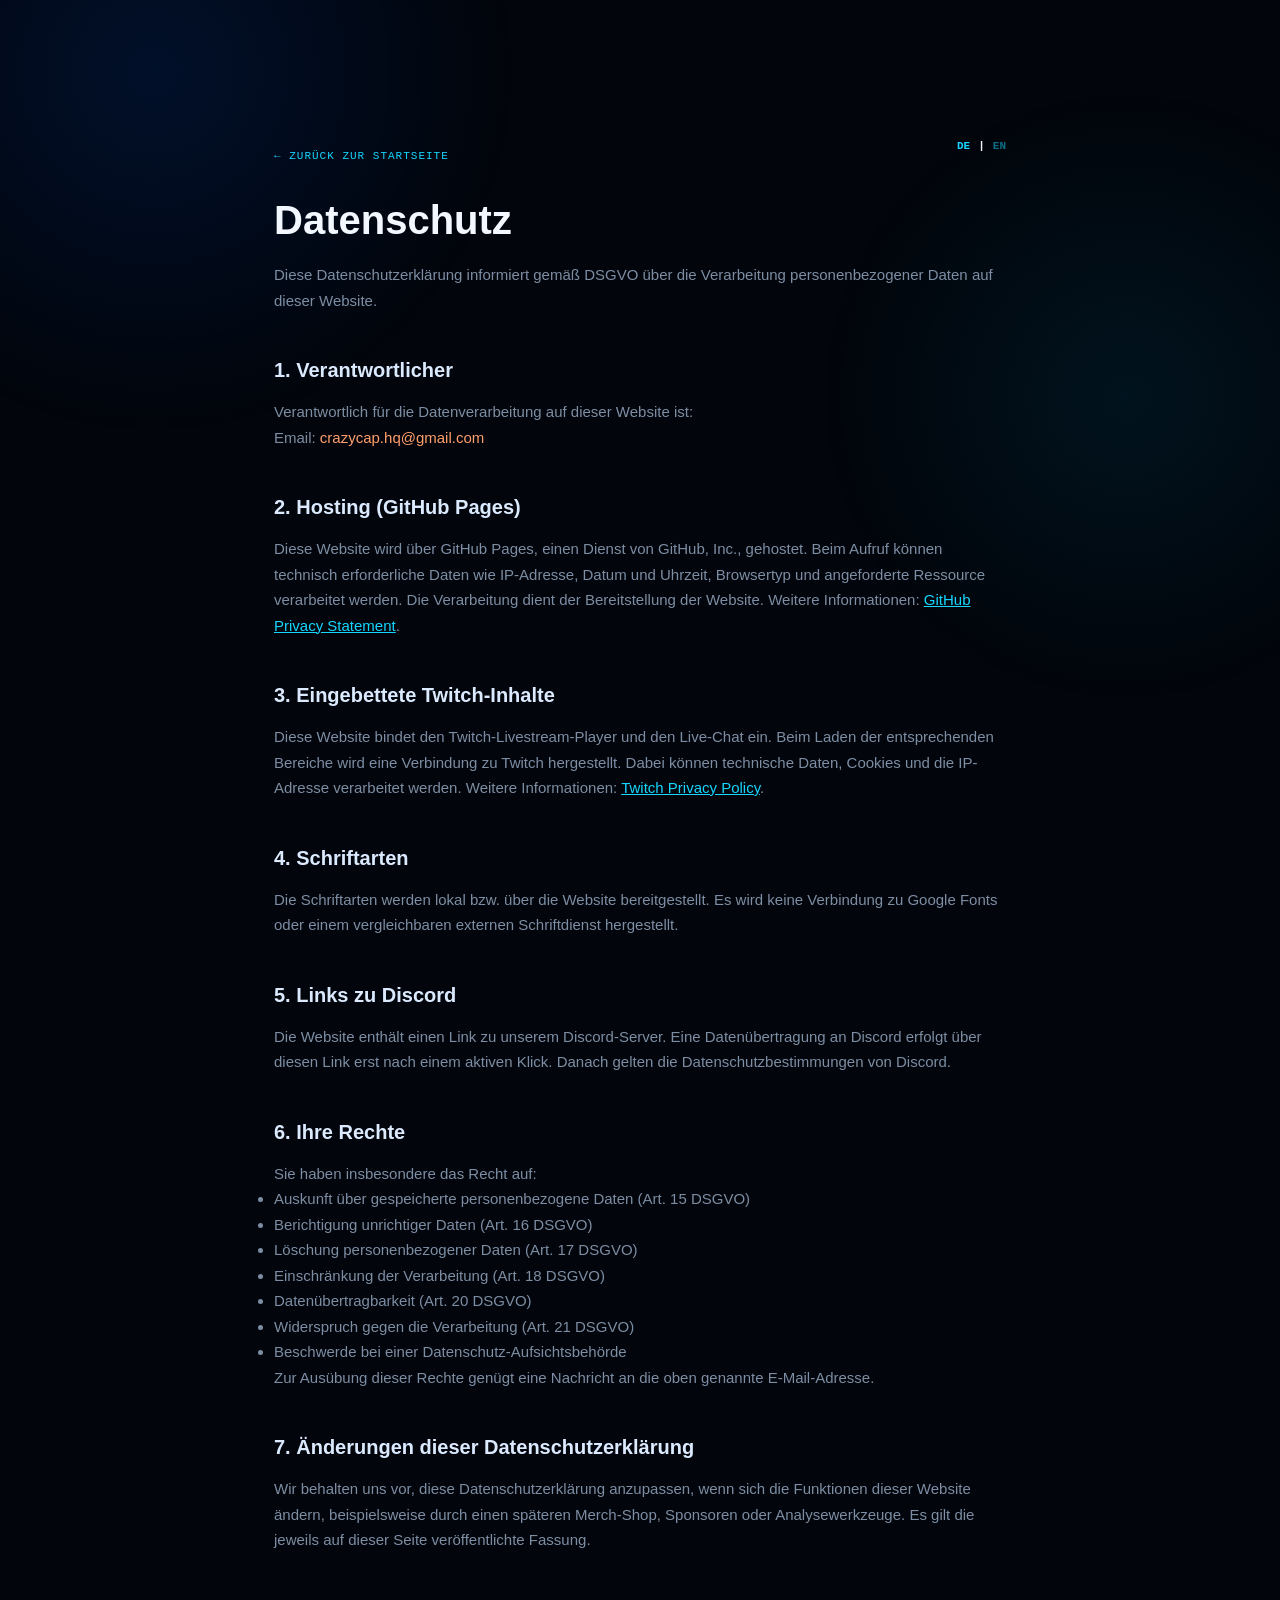
==== datenschutz.html @ 9b8777de "Add files via upload" ====
<!DOCTYPE html><html lang="de"><head><meta charset="UTF-8"><meta name="viewport" content="width=device-width, initial-scale=1.0"><meta name="robots" content="noindex"><title>Datenschutz | n0w or neVer</title><link rel="stylesheet" href="style.css"><style>.legal-page{max-width:780px;margin:0 auto;padding:140px 24px 100px;color:var(--text);line-height:1.7}.legal-page h1{font-family:"Space Grotesk",Arial,sans-serif;font-size:clamp(28px,5vw,40px);margin-bottom:8px}.legal-page h2{font-family:"Space Grotesk",Arial,sans-serif;font-size:20px;margin:40px 0 12px;color:var(--ice)}.legal-page p,.legal-page li{color:var(--muted);font-size:15px}.legal-page a{color:var(--cyan)}.legal-page .placeholder{color:#ff9f6b}.legal-back{display:inline-block;margin-bottom:24px;font:11px "DM Mono",monospace;letter-spacing:1px;color:var(--cyan);text-decoration:none}.legal-language{float:right;display:flex;gap:8px;font:700 11px "DM Mono",monospace}.legal-language a{text-decoration:none;opacity:.5}.legal-language a.active{opacity:1}@media(max-width:600px){.legal-page{padding-top:100px}}</style></head><body style="background:var(--bg)"><div class="legal-page"><div class="legal-language"><a href="datenschutz.html" class="active">DE</a><span>|</span><a href="privacy-policy.html" class="">EN</a></div><a class="legal-back" href="index.html">← ZURÜCK ZUR STARTSEITE</a><h1>Datenschutz</h1>
<p>Diese Datenschutzerklärung informiert gemäß DSGVO über die Verarbeitung personenbezogener Daten auf dieser Website.</p>
<h2>1. Verantwortlicher</h2><p>Verantwortlich für die Datenverarbeitung auf dieser Website ist:<br>Email: <span class="placeholder">crazycap.hq@gmail.com</span></p>
<h2>2. Hosting (GitHub Pages)</h2><p>Diese Website wird über GitHub Pages, einen Dienst von GitHub, Inc., gehostet. Beim Aufruf können technisch erforderliche Daten wie IP-Adresse, Datum und Uhrzeit, Browsertyp und angeforderte Ressource verarbeitet werden. Die Verarbeitung dient der Bereitstellung der Website. Weitere Informationen: <a href="https://docs.github.com/site-policy/privacy-policies/github-privacy-statement" target="_blank" rel="noopener">GitHub Privacy Statement</a>.</p>
<h2>3. Eingebettete Twitch-Inhalte</h2><p>Diese Website bindet den Twitch-Livestream-Player und den Live-Chat ein. Beim Laden der entsprechenden Bereiche wird eine Verbindung zu Twitch hergestellt. Dabei können technische Daten, Cookies und die IP-Adresse verarbeitet werden. Weitere Informationen: <a href="https://legal.twitch.tv/legal/privacy/" target="_blank" rel="noopener">Twitch Privacy Policy</a>.</p>
<h2>4. Schriftarten</h2><p>Die Schriftarten werden lokal bzw. über die Website bereitgestellt. Es wird keine Verbindung zu Google Fonts oder einem vergleichbaren externen Schriftdienst hergestellt.</p>
<h2>5. Links zu Discord</h2><p>Die Website enthält einen Link zu unserem Discord-Server. Eine Datenübertragung an Discord erfolgt über diesen Link erst nach einem aktiven Klick. Danach gelten die Datenschutzbestimmungen von Discord.</p>
<h2>6. Ihre Rechte</h2><p>Sie haben insbesondere das Recht auf:</p><ul><li>Auskunft über gespeicherte personenbezogene Daten (Art. 15 DSGVO)</li><li>Berichtigung unrichtiger Daten (Art. 16 DSGVO)</li><li>Löschung personenbezogener Daten (Art. 17 DSGVO)</li><li>Einschränkung der Verarbeitung (Art. 18 DSGVO)</li><li>Datenübertragbarkeit (Art. 20 DSGVO)</li><li>Widerspruch gegen die Verarbeitung (Art. 21 DSGVO)</li><li>Beschwerde bei einer Datenschutz-Aufsichtsbehörde</li></ul><p>Zur Ausübung dieser Rechte genügt eine Nachricht an die oben genannte E-Mail-Adresse.</p>
<h2>7. Änderungen dieser Datenschutzerklärung</h2><p>Wir behalten uns vor, diese Datenschutzerklärung anzupassen, wenn sich die Funktionen dieser Website ändern, beispielsweise durch einen späteren Merch-Shop, Sponsoren oder Analysewerkzeuge. Es gilt die jeweils auf dieser Seite veröffentlichte Fassung.</p></div></body></html>
---- style.css ----
/* =========================================
   ROOT VARIABLES
========================================= */

:root {
  --bg: #02050b;
  --panel: #07101c;
  --panel-2: #0a1523;
  --text: #f3f7ff;
  --muted: #7d8ea4;
  --line: rgba(79, 157, 235, .18);
  --blue: #0b84ff;
  --cyan: #16d6ff;
  --ice: #dbeaff;
  --radius: 22px;
}


/* =========================================
   GLOBAL RESET & BASE
========================================= */

* {
  box-sizing: border-box;
  margin: 0;
  padding: 0;
}


html {
  scroll-behavior: smooth;
}


body {
  font-family: "Space Grotesk", Arial, sans-serif;
  background: var(--bg);
  color: var(--text);
  overflow-x: hidden;
  line-height: 1.5;
}


body::before {
  content: "";
  position: fixed;
  inset: 0;
  pointer-events: none;
  z-index: -5;

  background:
    radial-gradient(
      circle at 12% 8%,
      rgba(0, 90, 255, .13),
      transparent 26%
    ),

    radial-gradient(
      circle at 88% 44%,
      rgba(0, 191, 255, .08),
      transparent 25%
    );
}


.grid {
  position: fixed;
  inset: 0;
  z-index: -4;
  pointer-events: none;
  opacity: .32;

  background-image:
    linear-gradient(
      rgba(72, 143, 220, .045) 1px,
      transparent 1px
    ),

    linear-gradient(
      90deg,
      rgba(72, 143, 220, .045) 1px,
      transparent 1px
    );

  background-size: 62px 62px;

  mask-image:
    linear-gradient(
      #000,
      transparent 72%
    );
}


.ambient {
  position: fixed;
  border-radius: 50%;
  filter: blur(120px);
  pointer-events: none;
  z-index: -3;
}


.ambient-a {
  width: 650px;
  height: 650px;
  background: rgba(0, 78, 255, .16);
  top: -260px;
  left: -250px;
}


.ambient-b {
  width: 600px;
  height: 600px;
  background: rgba(0, 185, 255, .11);
  right: -270px;
  top: 45%;
}


.section-shell {
  width: min(1320px, 90%);
  margin: auto;
}


/* =========================================
   HEADER & NAVIGATION
========================================= */

.site-header {
  position: sticky;
  top: 0;
  z-index: 100;

  height: 82px;

  padding:
    0
    max(5vw, 24px);

  display: flex;
  align-items: center;
  justify-content: space-between;

  background:
    rgba(2, 5, 11, .82);

  backdrop-filter:
    blur(20px);

  border-bottom:
    1px solid var(--line);
}


.brand {
  display: flex;
  align-items: center;
  gap: 12px;

  color: #fff;
  text-decoration: none;
}


.brand-logo {
  width: 52px;
  height: 52px;

  object-fit: contain;

  filter:
    drop-shadow(
      0 0 14px
      rgba(0, 149, 255, .25)
    );
}


.brand-copy strong {
  display: block;
  font-size: 15px;
  letter-spacing: .2px;
}


.brand-copy small {
  display: block;

  color: #72859d;

  font:
    9px
    "DM Mono",
    monospace;

  letter-spacing: 1.8px;
  margin-top: 3px;
}


.desktop-nav {
  display: flex;
  gap: 31px;
}


.desktop-nav a,
footer a {
  color: #95a5ba;
  text-decoration: none;

  font:
    10px
    "DM Mono",
    monospace;

  letter-spacing: 1.5px;

  transition: .2s;
}


.desktop-nav a:hover,
footer a:hover {
  color: #fff;
}


.header-actions {
  display: flex;
  align-items: center;
  gap: 18px;
}


.live-indicator {
  font:
    10px
    "DM Mono",
    monospace;

  letter-spacing: 1px;

  color: #9fb0c7;

  display: flex;
  align-items: center;
  gap: 7px;
}


.live-indicator-link {
  text-decoration: none;

  padding: 8px 14px;

  border: 1px solid rgba(159, 176, 199, 0.25);
  border-radius: 999px;

  cursor: pointer;

  transition:
    border-color 0.2s ease,
    color 0.2s ease,
    background 0.2s ease;
}


.live-indicator-link:hover {
  color: #fff;

  border-color: var(--cyan);

  background: rgba(34, 211, 238, 0.08);
}


.twitch-glyph {
  width: 15px;
  height: 15px;

  flex-shrink: 0;

  color: #9fb0c7;

  transition: color 0.2s ease;
}


.live-indicator-link:hover .twitch-glyph {
  color: var(--cyan);
}


.live-indicator i {
  width: 7px;
  height: 7px;

  border-radius: 50%;

  background: var(--cyan);

  box-shadow:
    0 0 13px var(--cyan);

  display: inline-block;
}


.live-indicator i.offline {
  background: #718096;

  box-shadow:
    none;
}


.menu-button {
  display: none;

  background: none;
  border: 0;

  color: #fff;

  font-size: 23px;

  cursor: pointer;
}


/* =========================================
   HERO SECTION
========================================= */

.hero {
  min-height: 710px;

  display: grid;

  grid-template-columns:
    1fr
    .9fr;

  gap: 50px;

  align-items: center;

  padding:
    70px
    0
    85px;
}


.eyebrow {
  font:
    10px
    "DM Mono",
    monospace;

  letter-spacing: 2.1px;

  color: #6d98c5;

  display: flex;
  align-items: center;
  gap: 10px;
}


.eyebrow > span {
  width: 28px;
  height: 1px;

  background: var(--cyan);

  box-shadow:
    0 0 10px var(--cyan);
}


.hero h1,
.section-heading h2,
.about-big h2,
.community-cta h2 {
  font-size:
    clamp(
      52px,
      7.2vw,
      108px
    );

  line-height: .88;

  letter-spacing: -.07em;

  margin: 24px 0;

  font-weight: 700;
}


.hero h1 em,
.section-heading h2 em,
.about-big h2 em,
.community-cta h2 em {
  font-style: normal;

  color: var(--cyan);

  text-shadow:
    0 0 38px
    rgba(22, 214, 255, .18);
}


.hero p {
  max-width: 610px;

  color: #91a0b4;

  font-size: 17px;

  line-height: 1.8;
}


.hero p strong {
  color: #dceaff;
}


.hero-actions {
  display: flex;
  gap: 13px;
  flex-wrap: wrap;

  margin-top: 32px;
}


.button {
  display: inline-flex;
  align-items: center;
  gap: 16px;

  padding:
    14px
    20px;

  border-radius: 11px;

  text-decoration: none;

  font:
    10px
    "DM Mono",
    monospace;

  letter-spacing: 1.1px;

  transition: .25s;
}


.button-primary {
  background:
    linear-gradient(
      135deg,
      #066ef5,
      #0ec9ff
    );

  color: #fff;

  box-shadow:
    0 15px 40px
    rgba(0, 117, 255, .23);
}


.button-primary:hover {
  transform:
    translateY(-3px);

  box-shadow:
    0 22px 48px
    rgba(0, 160, 255, .3);
}


.button-ghost {
  color: #d5e7f8;

  border:
    1px solid
    rgba(110, 170, 220, .26);

  background:
    rgba(255, 255, 255, .02);
}


.button-ghost:hover {
  border-color: var(--cyan);

  background:
    rgba(15, 184, 255, .07);
}


.hero-meta {
  display: flex;
  gap: 32px;

  margin-top: 58px;
}


.hero-meta div {
  display: flex;
  flex-direction: column;
  gap: 2px;
}


.hero-meta strong {
  font-size: 17px;
}


.hero-meta span {
  font:
    9px
    "DM Mono",
    monospace;

  color: #65758b;

  letter-spacing: 1.2px;
}


.hero-visual {
  min-height: 510px;

  position: relative;

  display: grid;
  place-items: center;
}


.logo-aura {
  position: absolute;

  width: 84%;

  aspect-ratio: 1;

  border-radius: 50%;

  background:
    radial-gradient(
      circle,
      rgba(0, 141, 255, .26),
      rgba(0, 141, 255, .08) 35%,
      transparent 68%
    );

  filter:
    blur(10px);
}


.hero-logo {
  position: relative;

  z-index: 2;

  width:
    min(
      100%,
      520px
    );

  aspect-ratio: 1;

  object-fit: contain;

  filter:
    drop-shadow(
      0 22px 55px
      rgba(0, 0, 0, .72)
    )

    drop-shadow(
      0 0 25px
      rgba(0, 136, 255, .2)
    );

  animation:
    floatLogo
    7s
    ease-in-out
    infinite;
}


@keyframes floatLogo {

  50% {

    transform:
      translateY(-10px)
      scale(1.015);

  }

}


/* =========================================
   LIVE SECTION
========================================= */

.live-section {
  padding: 92px 0;
}


.section-heading {
  display: flex;

  justify-content: space-between;

  align-items: end;

  gap: 30px;

  margin-bottom: 32px;
}


.section-heading h2 {
  font-size:
    clamp(
      38px,
      5vw,
      70px
    );

  margin:
    13px
    0
    0;
}


.status-card {
  display: flex;
  align-items: center;
  gap: 12px;

  padding:
    12px
    15px;

  background:
    rgba(255, 255, 255, .025);

  border:
    1px solid var(--line);

  border-radius: 13px;

  min-width: 230px;
}


.status-card > i {
  width: 8px;
  height: 8px;

  border-radius: 50%;

  background: #718096;
}


.status-card > i.live {
  background: var(--cyan);

  box-shadow:
    0 0 15px var(--cyan);
}


.status-card strong {
  display: block;

  font-size: 12px;
}


.status-card span {
  display: block;

  font:
    9px
    "DM Mono",
    monospace;

  color: #718096;

  margin-top: 2px;
}


.live-layout {
  display: grid;

  grid-template-columns:
    minmax(0, 1fr)
    350px;

  gap: 18px;

  align-items: stretch;
}


.video-column {
  min-width: 0;
}


/* =========================================
   TWITCH PLAYER
========================================= */

.player-frame {
  position: relative;

  width: 100%;

  aspect-ratio:
    16 / 9;

  min-height: 300px;

  background: #000;

  border:
    1px solid
    rgba(66, 168, 246, .36);

  border-radius: 20px;

  overflow: hidden;

  box-shadow:
    0 35px 100px
    rgba(0, 0, 0, .58),

    0 0 70px
    rgba(0, 117, 255, .1);
}


.twitch-player {
  position: absolute;

  inset: 0;

  width: 100%;
  height: 100%;

  background: #000;
}


.twitch-player iframe {
  display: block;

  width: 100% !important;
  height: 100% !important;

  border: 0;
}


/* =========================================
   TWITCH CHAT
========================================= */

.chat-frame {
  min-height: 100%;

  display: flex;
  flex-direction: column;

  background:
    linear-gradient(
      145deg,
      rgba(8, 17, 29, .98),
      rgba(5, 10, 18, .98)
    );

  border:
    1px solid
    rgba(66, 168, 246, .28);

  border-radius: 20px;

  overflow: hidden;

  box-shadow:
    0 28px 80px
    rgba(0, 0, 0, .38);
}


.chat-header {
  height: 48px;

  flex:
    0
    0
    48px;

  padding:
    0
    16px;

  display: flex;
  align-items: center;

  gap: 9px;

  border-bottom:
    1px solid var(--line);

  font:
    10px
    "DM Mono",
    monospace;

  letter-spacing: 1px;
}


.chat-header strong {
  font-weight: 500;
}


.chat-header > span:last-child {
  margin-left: auto;

  color: #6e8298;

  font-size: 8px;
}


.chat-live-dot {
  width: 7px;
  height: 7px;

  border-radius: 50%;

  background: var(--cyan);

  box-shadow:
    0 0 12px var(--cyan);
}


.chat-live-dot.offline {
  background: #718096;

  box-shadow: none;
}


.chat-frame iframe {
  display: block;

  flex: 1;

  width: 100%;

  min-height: 0;

  border: 0;

  background: #000;
}


/* =========================================
   STREAM FOOTER
========================================= */

.stream-footer {
  display: flex;

  justify-content: space-between;

  gap: 30px;

  margin-top: 20px;

  align-items: center;
}


.tag {
  font:
    9px
    "DM Mono",
    monospace;

  letter-spacing: 1.4px;

  color: #56d6ff;

  background:
    rgba(0, 166, 255, .1);

  padding:
    6px
    8px;

  border-radius: 5px;
}


.stream-info h3 {
  font-size: 21px;

  margin-top: 11px;
}


.stream-info p {
  color: #718096;

  font-size: 13px;

  margin-top: 4px;
}


.stream-actions {
  display: flex;

  gap: 9px;

  flex-wrap: wrap;
}


.icon-button {
  border:
    1px solid var(--line);

  background: #090f18;

  color: #b5c4d5;

  padding:
    11px
    13px;

  border-radius: 9px;

  text-decoration: none;

  font:
    9px
    "DM Mono",
    monospace;

  letter-spacing: 1px;

  cursor: pointer;
}


.icon-button:hover {
  border-color:
    rgba(22, 214, 255, .6);

  color: #fff;
}


/* =========================================
   SCHEDULE SECTION
========================================= */

.schedule-section {
  padding:
    0
    0
    120px;
}


.compact {
  align-items: end;
}


.section-intro {
  max-width: 390px;

  color: #718096;

  font-size: 14px;
}


.schedule-grid {
  display: grid;

  grid-template-columns:
    repeat(3, 1fr);

  gap: 16px;
}


.schedule-card {
  position: relative;

  min-height: 290px;

  padding: 28px;

  background:
    linear-gradient(
      145deg,
      #09111d,
      #05080e
    );

  border:
    1px solid var(--line);

  border-radius: 17px;

  overflow: hidden;

  transition: .3s;
}


.schedule-card:hover {
  transform:
    translateY(-6px);

  border-color:
    rgba(22, 214, 255, .45);
}


.schedule-card.featured {
  background:
    linear-gradient(
      145deg,
      #0a2742,
      #07101c
    );
}


.schedule-label {
  font:
    9px
    "DM Mono",
    monospace;

  color: #6388af;

  letter-spacing: 1.4px;
}


.schedule-time {
  font-size: 46px;

  font-weight: 700;

  letter-spacing: -3px;

  margin:
    40px
    0
    8px;
}


.schedule-card h3 {
  font-size: 17px;

  letter-spacing: .5px;
}


.schedule-card p {
  font-size: 13px;

  color: #758297;

  line-height: 1.7;

  margin-top: 9px;

  max-width: 290px;
}


.schedule-arrow {
  position: absolute;

  right: 23px;
  bottom: 19px;

  color: var(--cyan);

  font-size: 20px;
}


/* =========================================
   ABOUT SECTION
========================================= */

.about-section {
  display: grid;

  grid-template-columns:
    1fr
    1fr;

  gap: 100px;

  padding:
    100px
    0;

  border-top:
    1px solid var(--line);
}


.about-big h2 {
  font-size:
    clamp(
      40px,
      5vw,
      72px
    );
}


.about-copy {
  padding-top: 42px;
}


.about-copy p {
  color: #7e8b9f;

  line-height: 1.85;

  margin-bottom: 18px;
}


.about-copy .lead {
  color: #c4d2e1;

  font-size: 18px;
}


.principles {
  margin-top: 42px;

  border-top:
    1px solid var(--line);
}


.principles div {
  padding:
    18px
    0;

  border-bottom:
    1px solid var(--line);

  display: grid;

  grid-template-columns:
    45px
    1fr;

  column-gap: 12px;
}


.principles span {
  color: var(--cyan);

  font:
    10px
    "DM Mono",
    monospace;

  padding-top: 4px;
}


.principles strong {
  font-size: 12px;

  letter-spacing: 1px;
}


.principles p {
  grid-column: 2;

  margin:
    3px
    0
    0;

  font-size: 12px;
}


/* =========================================
   COMMUNITY CTA
========================================= */

.community-cta {
  margin-bottom: 100px;

  padding:
    60px
    68px;

  display: grid;

  grid-template-columns:
    220px
    1fr;

  gap: 50px;

  align-items: center;

  background:
    radial-gradient(
      circle at 85% 15%,
      rgba(0, 152, 255, .19),
      transparent 28%
    ),

    linear-gradient(
      145deg,
      #09121f,
      #05080e
    );

  border:
    1px solid
    rgba(66, 151, 229, .22);

  border-radius: 25px;

  position: relative;

  overflow: hidden;
}


.cta-logo-wrap {
  display: grid;
  place-items: center;
}


.cta-logo-wrap img {
  width: 210px;

  filter:
    drop-shadow(
      0 0 30px
      rgba(0, 142, 255, .18)
    );
}


.community-cta h2 {
  font-size:
    clamp(
      40px,
      5vw,
      75px
    );

  margin-bottom: 15px;
}


.community-cta p {
  color: #8494a9;
}


/* =========================================
   FOOTER & TOAST
========================================= */

footer {
  border-top:
    1px solid var(--line);

  padding:
    26px
    max(5vw, 24px);

  display: flex;

  align-items: center;

  justify-content: space-between;

  gap: 25px;

  color: #657288;

  font:
    10px
    "DM Mono",
    monospace;

  letter-spacing: .4px;
}


.footer-brand {
  transform:
    scale(.88);

  transform-origin: left;
}


.toast {
  position: fixed;

  left: 50%;
  bottom: 30px;

  transform:
    translate(-50%, 30px);

  opacity: 0;

  pointer-events: none;

  background: #0d1622;

  border:
    1px solid
    rgba(70, 200, 255, .3);

  padding:
    12px
    18px;

  border-radius: 10px;

  color: #d8e8f8;

  font:
    10px
    "DM Mono",
    monospace;

  transition: .3s;

  z-index: 200;
}


.toast.show {
  opacity: 1;

  transform:
    translate(-50%, 0);
}


/* =========================================
   RESPONSIVE
========================================= */

@media (max-width: 1080px) {


  .live-layout {
    grid-template-columns: 1fr;
  }


  .chat-frame {
    height: 520px;
  }


  .player-frame {
    border-radius: 16px;
  }


  .hero {
    gap: 20px;
  }

}


@media (max-width: 900px) {


  .desktop-nav {
    display: none;
  }


  .menu-button {
    display: block;
  }


  .desktop-nav.mobile-open {
    position: absolute;

    display: flex;

    flex-direction: column;

    top: 82px;
    left: 0;
    right: 0;

    padding: 22px;

    background: #060b12;

    border-bottom:
      1px solid var(--line);
  }


  .hero {
    grid-template-columns: 1fr;

    padding:
      50px
      0
      75px;
  }


  .hero-visual {
    order: -1;

    min-height: 390px;
  }


  .hero-logo {
    width:
      min(
        100%,
        430px
      );
  }


  .section-heading,
  .stream-footer {
    align-items: flex-start;

    flex-direction: column;
  }


  .schedule-grid {
    grid-template-columns: 1fr;
  }


  .about-section {
    grid-template-columns: 1fr;

    gap: 10px;
  }


  .about-copy {
    padding-top: 0;
  }


  .community-cta {
    grid-template-columns: 1fr;

    padding:
      46px
      30px;

    gap: 18px;
  }


  .cta-logo-wrap {
    display: none;
  }


  .stream-actions {
    width: 100%;
  }

}


@media (max-width: 560px) {


  .site-header {
    height: 70px;
  }


  .brand-logo {
    width: 43px;
    height: 43px;
  }


  .brand-copy small {
    display: none;
  }


  .header-actions {
    gap: 10px;
  }


  .hero h1 {
    font-size:
      clamp(
        55px,
        15vw,
        80px
      );
  }


  .hero-meta {
    gap: 18px;

    flex-wrap: wrap;

    margin-top: 42px;
  }


  .hero-visual {
    min-height: 300px;
  }


  .hero-logo {
    width: 310px;
  }


  .live-section {
    padding:
      70px
      0;
  }


  .player-frame {
    min-height: 0;

    border-radius: 12px;
  }


  .chat-frame {
    height: 560px;

    border-radius: 14px;
  }


  .stream-actions .icon-button {
    flex: 1;

    text-align: center;
  }


  .community-cta {
    margin-bottom: 70px;
  }


  footer {
    flex-direction: column;

    align-items: flex-start;
  }


  .section-intro {
    display: none;
  }

}


/* =========================================================
   LANGUAGE SWITCHER
========================================================= */
.language-switcher {
  display: inline-flex;
  align-items: center;
  gap: 4px;
  margin-right: 10px;
  padding: 3px;
  border: 1px solid rgba(255,255,255,.12);
  border-radius: 999px;
  background: rgba(255,255,255,.035);
}
.language-button {
  border: 0;
  background: transparent;
  color: var(--muted);
  padding: 6px 9px;
  border-radius: 999px;
  font: 700 10px "DM Mono", monospace;
  letter-spacing: 1px;
  cursor: pointer;
}
.language-button:hover,
.language-button.active {
  color: var(--text);
  background: rgba(255,255,255,.10);
}
@media (max-width: 760px) {
  .language-switcher { margin-right: 4px; }
  .language-button { padding: 6px 7px; }
}

.footer-legal { display: inline-flex; gap: 30px; flex-wrap: wrap; }
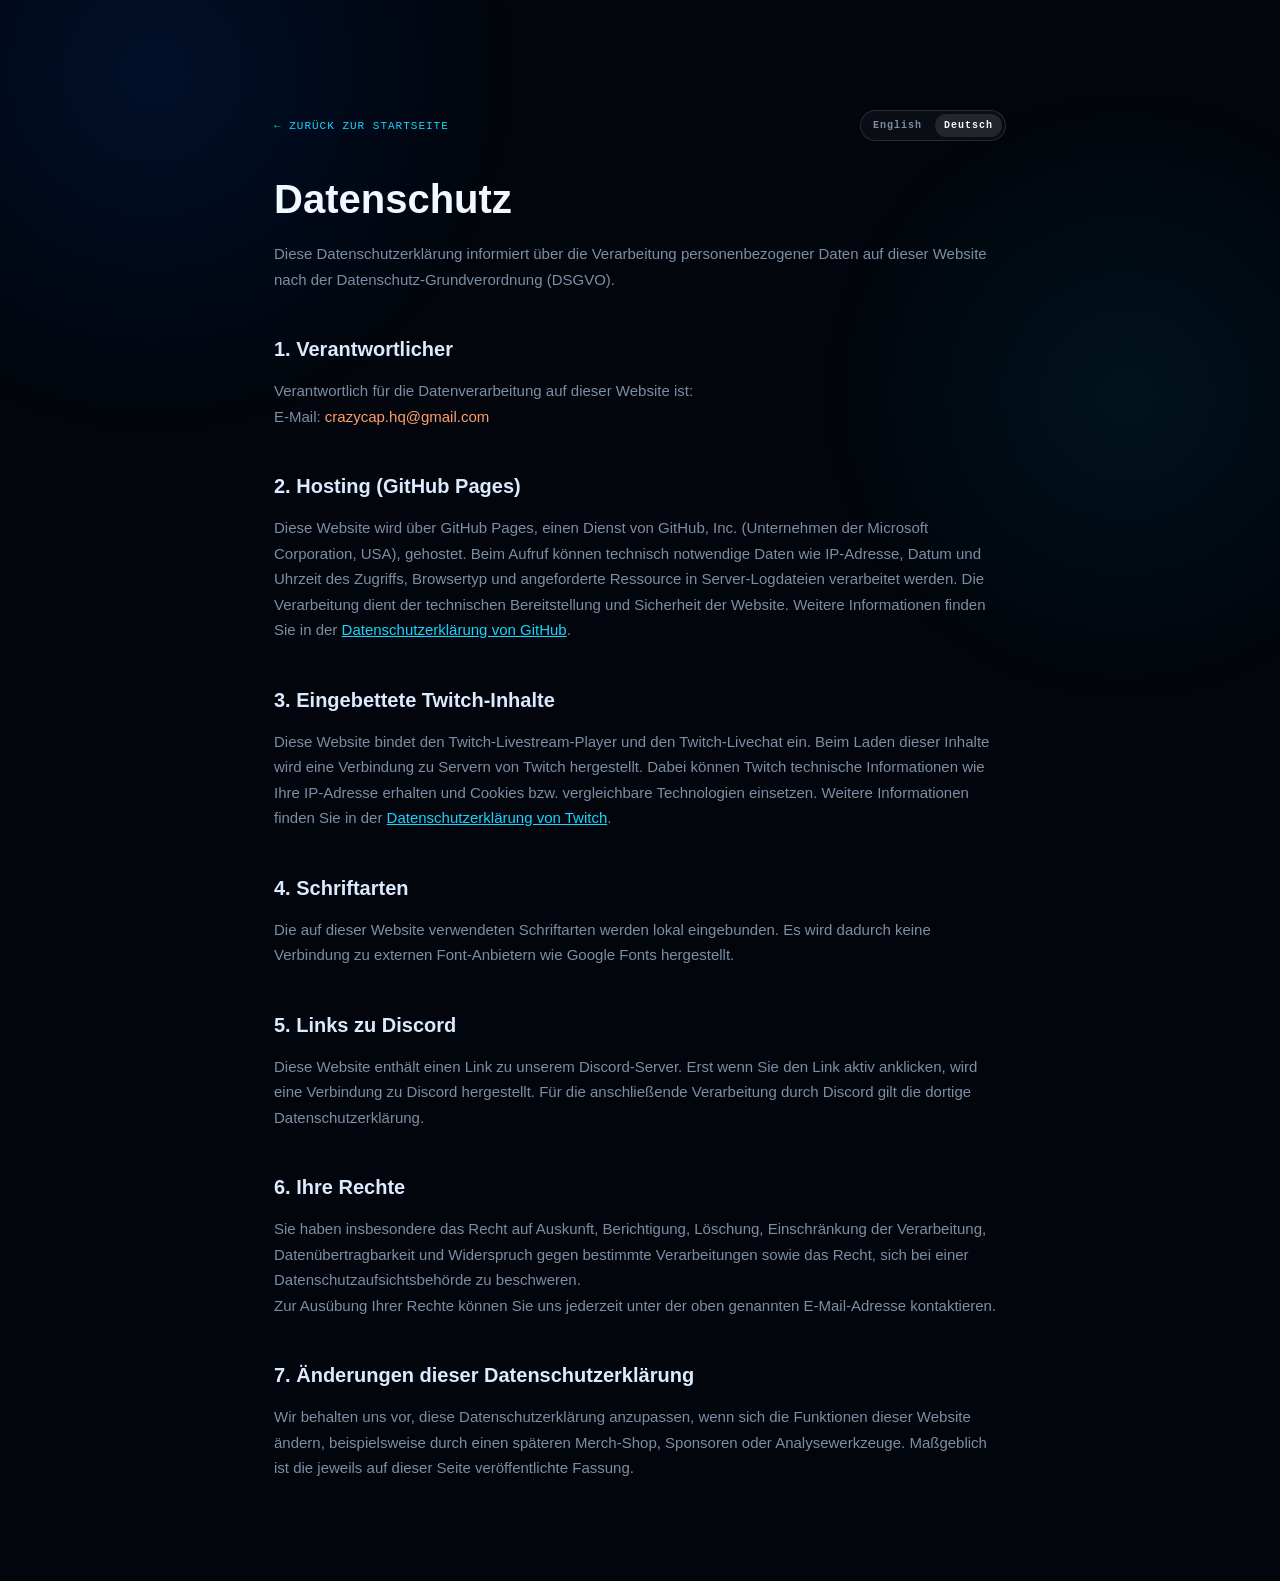
==== commit 69a34fa6: "Add files via upload" ====
--- a/datenschutz.html
+++ b/datenschutz.html
@@ -1,9 +1,52 @@
-<!DOCTYPE html><html lang="de"><head><meta charset="UTF-8"><meta name="viewport" content="width=device-width, initial-scale=1.0"><meta name="robots" content="noindex"><title>Datenschutz | n0w or neVer</title><link rel="stylesheet" href="style.css"><style>.legal-page{max-width:780px;margin:0 auto;padding:140px 24px 100px;color:var(--text);line-height:1.7}.legal-page h1{font-family:"Space Grotesk",Arial,sans-serif;font-size:clamp(28px,5vw,40px);margin-bottom:8px}.legal-page h2{font-family:"Space Grotesk",Arial,sans-serif;font-size:20px;margin:40px 0 12px;color:var(--ice)}.legal-page p,.legal-page li{color:var(--muted);font-size:15px}.legal-page a{color:var(--cyan)}.legal-page .placeholder{color:#ff9f6b}.legal-back{display:inline-block;margin-bottom:24px;font:11px "DM Mono",monospace;letter-spacing:1px;color:var(--cyan);text-decoration:none}.legal-language{float:right;display:flex;gap:8px;font:700 11px "DM Mono",monospace}.legal-language a{text-decoration:none;opacity:.5}.legal-language a.active{opacity:1}@media(max-width:600px){.legal-page{padding-top:100px}}</style></head><body style="background:var(--bg)"><div class="legal-page"><div class="legal-language"><a href="datenschutz.html" class="active">DE</a><span>|</span><a href="privacy-policy.html" class="">EN</a></div><a class="legal-back" href="index.html">← ZURÜCK ZUR STARTSEITE</a><h1>Datenschutz</h1>
-<p>Diese Datenschutzerklärung informiert gemäß DSGVO über die Verarbeitung personenbezogener Daten auf dieser Website.</p>
-<h2>1. Verantwortlicher</h2><p>Verantwortlich für die Datenverarbeitung auf dieser Website ist:<br>Email: <span class="placeholder">crazycap.hq@gmail.com</span></p>
-<h2>2. Hosting (GitHub Pages)</h2><p>Diese Website wird über GitHub Pages, einen Dienst von GitHub, Inc., gehostet. Beim Aufruf können technisch erforderliche Daten wie IP-Adresse, Datum und Uhrzeit, Browsertyp und angeforderte Ressource verarbeitet werden. Die Verarbeitung dient der Bereitstellung der Website. Weitere Informationen: <a href="https://docs.github.com/site-policy/privacy-policies/github-privacy-statement" target="_blank" rel="noopener">GitHub Privacy Statement</a>.</p>
-<h2>3. Eingebettete Twitch-Inhalte</h2><p>Diese Website bindet den Twitch-Livestream-Player und den Live-Chat ein. Beim Laden der entsprechenden Bereiche wird eine Verbindung zu Twitch hergestellt. Dabei können technische Daten, Cookies und die IP-Adresse verarbeitet werden. Weitere Informationen: <a href="https://legal.twitch.tv/legal/privacy/" target="_blank" rel="noopener">Twitch Privacy Policy</a>.</p>
-<h2>4. Schriftarten</h2><p>Die Schriftarten werden lokal bzw. über die Website bereitgestellt. Es wird keine Verbindung zu Google Fonts oder einem vergleichbaren externen Schriftdienst hergestellt.</p>
-<h2>5. Links zu Discord</h2><p>Die Website enthält einen Link zu unserem Discord-Server. Eine Datenübertragung an Discord erfolgt über diesen Link erst nach einem aktiven Klick. Danach gelten die Datenschutzbestimmungen von Discord.</p>
-<h2>6. Ihre Rechte</h2><p>Sie haben insbesondere das Recht auf:</p><ul><li>Auskunft über gespeicherte personenbezogene Daten (Art. 15 DSGVO)</li><li>Berichtigung unrichtiger Daten (Art. 16 DSGVO)</li><li>Löschung personenbezogener Daten (Art. 17 DSGVO)</li><li>Einschränkung der Verarbeitung (Art. 18 DSGVO)</li><li>Datenübertragbarkeit (Art. 20 DSGVO)</li><li>Widerspruch gegen die Verarbeitung (Art. 21 DSGVO)</li><li>Beschwerde bei einer Datenschutz-Aufsichtsbehörde</li></ul><p>Zur Ausübung dieser Rechte genügt eine Nachricht an die oben genannte E-Mail-Adresse.</p>
-<h2>7. Änderungen dieser Datenschutzerklärung</h2><p>Wir behalten uns vor, diese Datenschutzerklärung anzupassen, wenn sich die Funktionen dieser Website ändern, beispielsweise durch einen späteren Merch-Shop, Sponsoren oder Analysewerkzeuge. Es gilt die jeweils auf dieser Seite veröffentlichte Fassung.</p></div></body></html>+<!DOCTYPE html>
+<html lang="de">
+<head>
+  <meta charset="UTF-8">
+  <meta name="viewport" content="width=device-width, initial-scale=1.0">
+  <meta name="robots" content="noindex">
+  <title>Datenschutz | n0w or neVer</title>
+  <link rel="stylesheet" href="style.css">
+  <style>
+    .legal-page { max-width: 780px; margin: 0 auto; padding: 110px 24px 100px; color: var(--text); line-height: 1.7; }
+    .legal-page h1 { font-family: "Space Grotesk", Arial, sans-serif; font-size: clamp(28px, 5vw, 40px); margin-bottom: 8px; }
+    .legal-page h2 { font-family: "Space Grotesk", Arial, sans-serif; font-size: 20px; margin: 40px 0 12px; color: var(--ice); }
+    .legal-page p, .legal-page li { color: var(--muted); font-size: 15px; }
+    .legal-page a { color: var(--cyan); }
+    .legal-page .placeholder { color: #ff9f6b; }
+    .legal-top { display:flex; justify-content:space-between; align-items:center; gap:20px; margin-bottom:24px; flex-wrap:wrap; }
+    .legal-back { font: 11px "DM Mono", monospace; letter-spacing:1px; color:var(--cyan); text-decoration:none; }
+    .legal-language { display:inline-flex; gap:4px; padding:3px; border:1px solid rgba(255,255,255,.12); border-radius:999px; background:rgba(255,255,255,.035); }
+    .legal-language a { padding:6px 9px; border-radius:999px; font:700 10px "DM Mono", monospace; letter-spacing:1px; text-decoration:none; color:var(--muted); }
+    .legal-language a.active, .legal-language a:hover { color:var(--text); background:rgba(255,255,255,.10); }
+  </style>
+</head>
+<body style="background: var(--bg);">
+  <div class="legal-page">
+    <div class="legal-top">
+      <a class="legal-back" href="index.html">← ZURÜCK ZUR STARTSEITE</a>
+      <div class="legal-language">
+        <a class="" href="imprint.html">English</a>
+        <a class="active" href="impressum.html">Deutsch</a>
+      </div>
+    </div>
+
+    <h1>Datenschutz</h1>
+    <p>Diese Datenschutzerklärung informiert über die Verarbeitung personenbezogener Daten auf dieser Website nach der Datenschutz-Grundverordnung (DSGVO).</p>
+    <h2>1. Verantwortlicher</h2>
+    <p>Verantwortlich für die Datenverarbeitung auf dieser Website ist:<br>E-Mail: <span class="placeholder">crazycap.hq@gmail.com</span></p>
+    <h2>2. Hosting (GitHub Pages)</h2>
+    <p>Diese Website wird über GitHub Pages, einen Dienst von GitHub, Inc. (Unternehmen der Microsoft Corporation, USA), gehostet. Beim Aufruf können technisch notwendige Daten wie IP-Adresse, Datum und Uhrzeit des Zugriffs, Browsertyp und angeforderte Ressource in Server-Logdateien verarbeitet werden. Die Verarbeitung dient der technischen Bereitstellung und Sicherheit der Website. Weitere Informationen finden Sie in der <a href="https://docs.github.com/site-policy/privacy-policies/github-privacy-statement" target="_blank" rel="noopener">Datenschutzerklärung von GitHub</a>.</p>
+    <h2>3. Eingebettete Twitch-Inhalte</h2>
+    <p>Diese Website bindet den Twitch-Livestream-Player und den Twitch-Livechat ein. Beim Laden dieser Inhalte wird eine Verbindung zu Servern von Twitch hergestellt. Dabei können Twitch technische Informationen wie Ihre IP-Adresse erhalten und Cookies bzw. vergleichbare Technologien einsetzen. Weitere Informationen finden Sie in der <a href="https://legal.twitch.tv/legal/privacy/" target="_blank" rel="noopener">Datenschutzerklärung von Twitch</a>.</p>
+    <h2>4. Schriftarten</h2>
+    <p>Die auf dieser Website verwendeten Schriftarten werden lokal eingebunden. Es wird dadurch keine Verbindung zu externen Font-Anbietern wie Google Fonts hergestellt.</p>
+    <h2>5. Links zu Discord</h2>
+    <p>Diese Website enthält einen Link zu unserem Discord-Server. Erst wenn Sie den Link aktiv anklicken, wird eine Verbindung zu Discord hergestellt. Für die anschließende Verarbeitung durch Discord gilt die dortige Datenschutzerklärung.</p>
+    <h2>6. Ihre Rechte</h2>
+    <p>Sie haben insbesondere das Recht auf Auskunft, Berichtigung, Löschung, Einschränkung der Verarbeitung, Datenübertragbarkeit und Widerspruch gegen bestimmte Verarbeitungen sowie das Recht, sich bei einer Datenschutzaufsichtsbehörde zu beschweren.</p>
+    <p>Zur Ausübung Ihrer Rechte können Sie uns jederzeit unter der oben genannten E-Mail-Adresse kontaktieren.</p>
+    <h2>7. Änderungen dieser Datenschutzerklärung</h2>
+    <p>Wir behalten uns vor, diese Datenschutzerklärung anzupassen, wenn sich die Funktionen dieser Website ändern, beispielsweise durch einen späteren Merch-Shop, Sponsoren oder Analysewerkzeuge. Maßgeblich ist die jeweils auf dieser Seite veröffentlichte Fassung.</p>
+  </div>
+</body>
+</html>
--- a/style.css
+++ b/style.css
@@ -1653,16 +1653,18 @@
 /* =========================================================
    LANGUAGE SWITCHER
 ========================================================= */
+
 .language-switcher {
   display: inline-flex;
   align-items: center;
   gap: 4px;
   margin-right: 10px;
   padding: 3px;
-  border: 1px solid rgba(255,255,255,.12);
+  border: 1px solid rgba(255, 255, 255, .12);
   border-radius: 999px;
-  background: rgba(255,255,255,.035);
-}
+  background: rgba(255, 255, 255, .035);
+}
+
 .language-button {
   border: 0;
   background: transparent;
@@ -1673,14 +1675,24 @@
   letter-spacing: 1px;
   cursor: pointer;
 }
+
 .language-button:hover,
 .language-button.active {
   color: var(--text);
-  background: rgba(255,255,255,.10);
-}
+  background: rgba(255, 255, 255, .10);
+}
+
+.schedule-time-text {
+  white-space: nowrap;
+}
+
+.footer-legal {
+  display: inline-flex;
+  gap: 30px;
+  flex-wrap: wrap;
+}
+
 @media (max-width: 760px) {
   .language-switcher { margin-right: 4px; }
   .language-button { padding: 6px 7px; }
 }
-
-.footer-legal { display: inline-flex; gap: 30px; flex-wrap: wrap; }
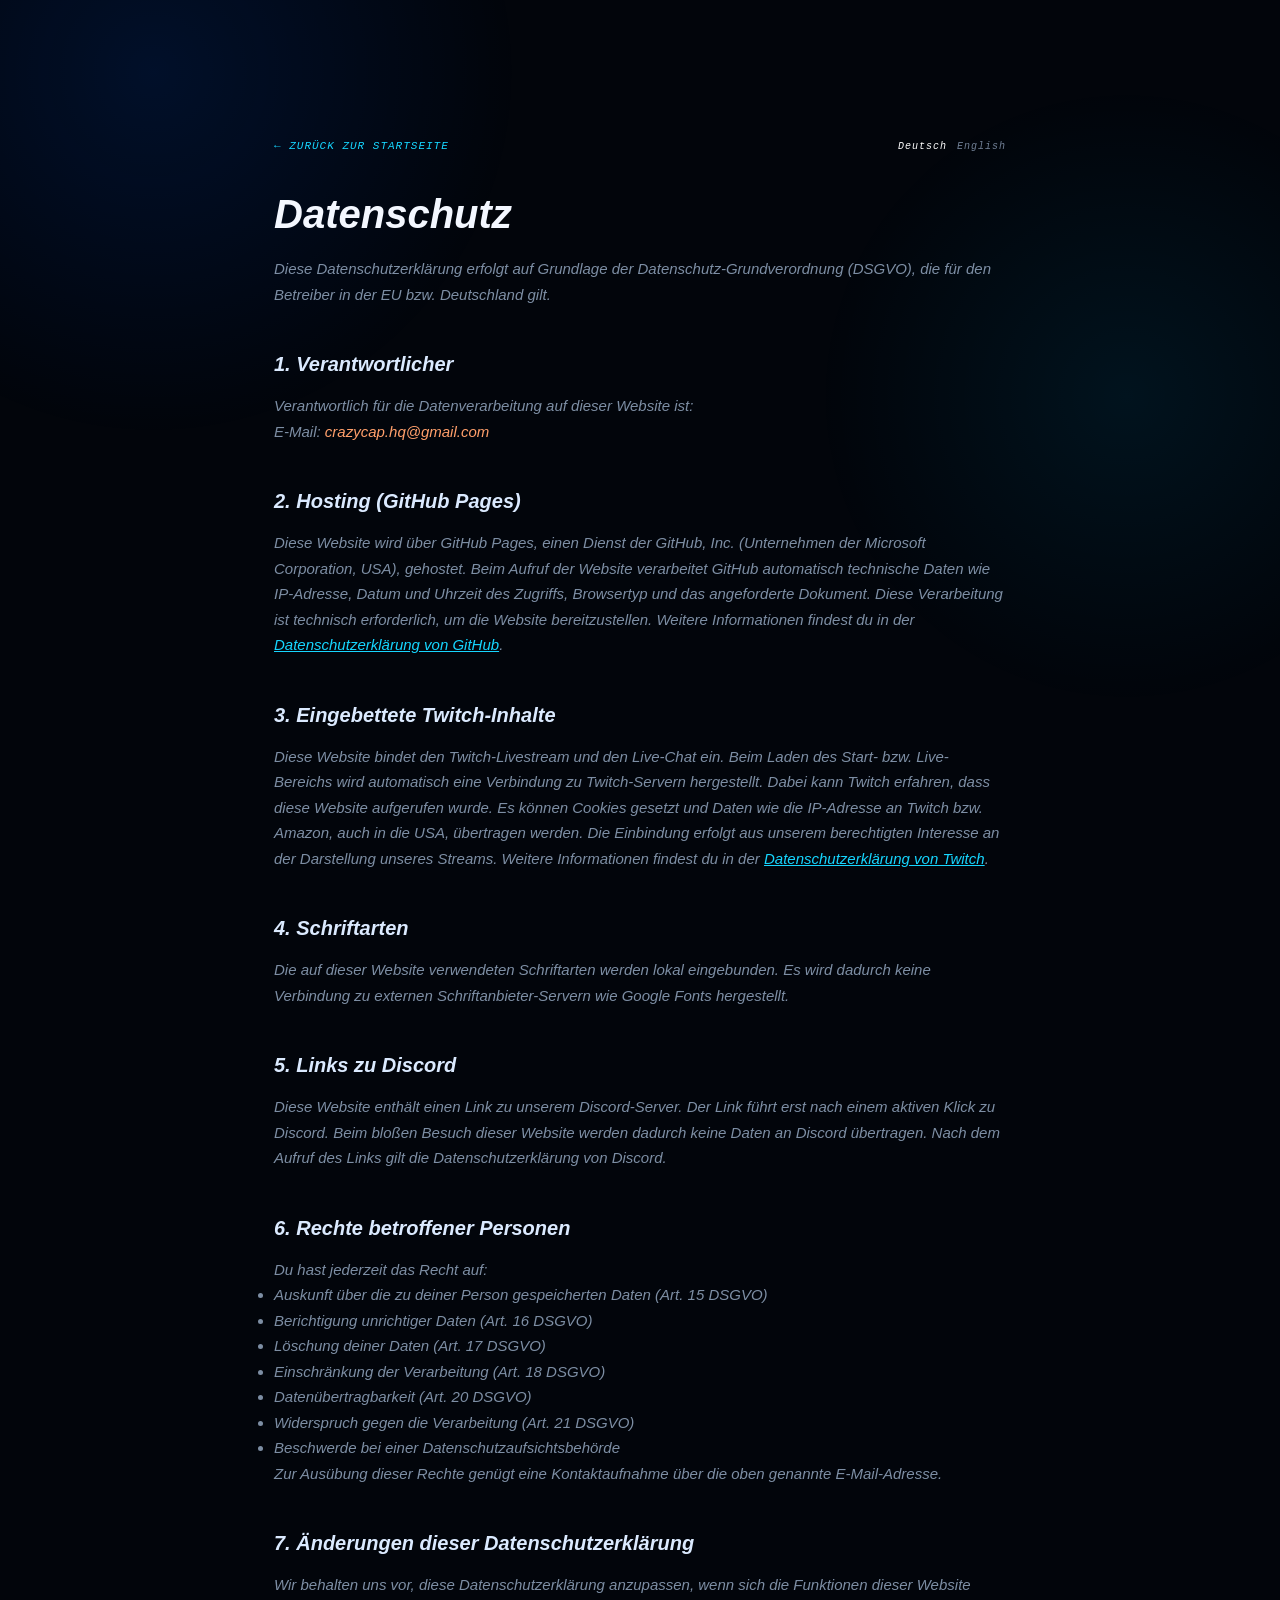
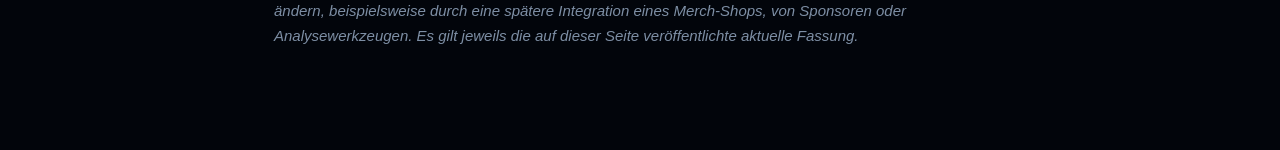
==== commit d33db9e5: "Add files via upload" ====
--- a/datenschutz.html
+++ b/datenschutz.html
@@ -7,46 +7,51 @@
   <title>Datenschutz | n0w or neVer</title>
   <link rel="stylesheet" href="style.css">
   <style>
-    .legal-page { max-width: 780px; margin: 0 auto; padding: 110px 24px 100px; color: var(--text); line-height: 1.7; }
+    .legal-page { max-width: 780px; margin: 0 auto; padding: 140px 24px 100px; color: var(--text); line-height: 1.7; }
     .legal-page h1 { font-family: "Space Grotesk", Arial, sans-serif; font-size: clamp(28px, 5vw, 40px); margin-bottom: 8px; }
     .legal-page h2 { font-family: "Space Grotesk", Arial, sans-serif; font-size: 20px; margin: 40px 0 12px; color: var(--ice); }
     .legal-page p, .legal-page li { color: var(--muted); font-size: 15px; }
     .legal-page a { color: var(--cyan); }
     .legal-page .placeholder { color: #ff9f6b; }
-    .legal-top { display:flex; justify-content:space-between; align-items:center; gap:20px; margin-bottom:24px; flex-wrap:wrap; }
-    .legal-back { font: 11px "DM Mono", monospace; letter-spacing:1px; color:var(--cyan); text-decoration:none; }
-    .legal-language { display:inline-flex; gap:4px; padding:3px; border:1px solid rgba(255,255,255,.12); border-radius:999px; background:rgba(255,255,255,.035); }
-    .legal-language a { padding:6px 9px; border-radius:999px; font:700 10px "DM Mono", monospace; letter-spacing:1px; text-decoration:none; color:var(--muted); }
-    .legal-language a.active, .legal-language a:hover { color:var(--text); background:rgba(255,255,255,.10); }
+    .legal-toolbar { display:flex; justify-content:space-between; align-items:center; gap:16px; margin-bottom:28px; }
+    .legal-back { display:inline-block; font:11px "DM Mono", monospace; letter-spacing:1px; color:var(--cyan); text-decoration:none; }
+    .legal-lang { display:flex; gap:10px; font:10px "DM Mono", monospace; letter-spacing:1px; }
+    .legal-lang a { text-decoration:none; color:#718096; }
+    .legal-lang a.active, .legal-lang a:hover { color:#fff; }
   </style>
 </head>
-<body style="background: var(--bg);">
-  <div class="legal-page">
-    <div class="legal-top">
+<body>
+  <main class="legal-page">
+    <div class="legal-toolbar">
       <a class="legal-back" href="index.html">← ZURÜCK ZUR STARTSEITE</a>
-      <div class="legal-language">
-        <a class="" href="imprint.html">English</a>
-        <a class="active" href="impressum.html">Deutsch</a>
-      </div>
+      <nav class="legal-lang" aria-label="Sprache"><a class="active" href="datenschutz.html">Deutsch</a><a href="privacy-policy.html">English</a></nav>
     </div>
-
     <h1>Datenschutz</h1>
-    <p>Diese Datenschutzerklärung informiert über die Verarbeitung personenbezogener Daten auf dieser Website nach der Datenschutz-Grundverordnung (DSGVO).</p>
+    <p>Diese Datenschutzerklärung erfolgt auf Grundlage der Datenschutz-Grundverordnung (DSGVO), die für den Betreiber in der EU bzw. Deutschland gilt.</p>
     <h2>1. Verantwortlicher</h2>
     <p>Verantwortlich für die Datenverarbeitung auf dieser Website ist:<br>E-Mail: <span class="placeholder">crazycap.hq@gmail.com</span></p>
     <h2>2. Hosting (GitHub Pages)</h2>
-    <p>Diese Website wird über GitHub Pages, einen Dienst von GitHub, Inc. (Unternehmen der Microsoft Corporation, USA), gehostet. Beim Aufruf können technisch notwendige Daten wie IP-Adresse, Datum und Uhrzeit des Zugriffs, Browsertyp und angeforderte Ressource in Server-Logdateien verarbeitet werden. Die Verarbeitung dient der technischen Bereitstellung und Sicherheit der Website. Weitere Informationen finden Sie in der <a href="https://docs.github.com/site-policy/privacy-policies/github-privacy-statement" target="_blank" rel="noopener">Datenschutzerklärung von GitHub</a>.</p>
+    <p>Diese Website wird über GitHub Pages, einen Dienst der GitHub, Inc. (Unternehmen der Microsoft Corporation, USA), gehostet. Beim Aufruf der Website verarbeitet GitHub automatisch technische Daten wie IP-Adresse, Datum und Uhrzeit des Zugriffs, Browsertyp und das angeforderte Dokument. Diese Verarbeitung ist technisch erforderlich, um die Website bereitzustellen. Weitere Informationen findest du in der <a href="https://docs.github.com/site-policy/privacy-policies/github-privacy-statement" target="_blank" rel="noopener">Datenschutzerklärung von GitHub</a>.</p>
     <h2>3. Eingebettete Twitch-Inhalte</h2>
-    <p>Diese Website bindet den Twitch-Livestream-Player und den Twitch-Livechat ein. Beim Laden dieser Inhalte wird eine Verbindung zu Servern von Twitch hergestellt. Dabei können Twitch technische Informationen wie Ihre IP-Adresse erhalten und Cookies bzw. vergleichbare Technologien einsetzen. Weitere Informationen finden Sie in der <a href="https://legal.twitch.tv/legal/privacy/" target="_blank" rel="noopener">Datenschutzerklärung von Twitch</a>.</p>
+    <p>Diese Website bindet den Twitch-Livestream und den Live-Chat ein. Beim Laden des Start- bzw. Live-Bereichs wird automatisch eine Verbindung zu Twitch-Servern hergestellt. Dabei kann Twitch erfahren, dass diese Website aufgerufen wurde. Es können Cookies gesetzt und Daten wie die IP-Adresse an Twitch bzw. Amazon, auch in die USA, übertragen werden. Die Einbindung erfolgt aus unserem berechtigten Interesse an der Darstellung unseres Streams. Weitere Informationen findest du in der <a href="https://legal.twitch.tv/legal/privacy/" target="_blank" rel="noopener">Datenschutzerklärung von Twitch</a>.</p>
     <h2>4. Schriftarten</h2>
-    <p>Die auf dieser Website verwendeten Schriftarten werden lokal eingebunden. Es wird dadurch keine Verbindung zu externen Font-Anbietern wie Google Fonts hergestellt.</p>
+    <p>Die auf dieser Website verwendeten Schriftarten werden lokal eingebunden. Es wird dadurch keine Verbindung zu externen Schriftanbieter-Servern wie Google Fonts hergestellt.</p>
     <h2>5. Links zu Discord</h2>
-    <p>Diese Website enthält einen Link zu unserem Discord-Server. Erst wenn Sie den Link aktiv anklicken, wird eine Verbindung zu Discord hergestellt. Für die anschließende Verarbeitung durch Discord gilt die dortige Datenschutzerklärung.</p>
-    <h2>6. Ihre Rechte</h2>
-    <p>Sie haben insbesondere das Recht auf Auskunft, Berichtigung, Löschung, Einschränkung der Verarbeitung, Datenübertragbarkeit und Widerspruch gegen bestimmte Verarbeitungen sowie das Recht, sich bei einer Datenschutzaufsichtsbehörde zu beschweren.</p>
-    <p>Zur Ausübung Ihrer Rechte können Sie uns jederzeit unter der oben genannten E-Mail-Adresse kontaktieren.</p>
+    <p>Diese Website enthält einen Link zu unserem Discord-Server. Der Link führt erst nach einem aktiven Klick zu Discord. Beim bloßen Besuch dieser Website werden dadurch keine Daten an Discord übertragen. Nach dem Aufruf des Links gilt die Datenschutzerklärung von Discord.</p>
+    <h2>6. Rechte betroffener Personen</h2>
+    <p>Du hast jederzeit das Recht auf:</p>
+    <ul>
+      <li>Auskunft über die zu deiner Person gespeicherten Daten (Art. 15 DSGVO)</li>
+      <li>Berichtigung unrichtiger Daten (Art. 16 DSGVO)</li>
+      <li>Löschung deiner Daten (Art. 17 DSGVO)</li>
+      <li>Einschränkung der Verarbeitung (Art. 18 DSGVO)</li>
+      <li>Datenübertragbarkeit (Art. 20 DSGVO)</li>
+      <li>Widerspruch gegen die Verarbeitung (Art. 21 DSGVO)</li>
+      <li>Beschwerde bei einer Datenschutzaufsichtsbehörde</li>
+    </ul>
+    <p>Zur Ausübung dieser Rechte genügt eine Kontaktaufnahme über die oben genannte E-Mail-Adresse.</p>
     <h2>7. Änderungen dieser Datenschutzerklärung</h2>
-    <p>Wir behalten uns vor, diese Datenschutzerklärung anzupassen, wenn sich die Funktionen dieser Website ändern, beispielsweise durch einen späteren Merch-Shop, Sponsoren oder Analysewerkzeuge. Maßgeblich ist die jeweils auf dieser Seite veröffentlichte Fassung.</p>
-  </div>
+    <p>Wir behalten uns vor, diese Datenschutzerklärung anzupassen, wenn sich die Funktionen dieser Website ändern, beispielsweise durch eine spätere Integration eines Merch-Shops, von Sponsoren oder Analysewerkzeugen. Es gilt jeweils die auf dieser Seite veröffentlichte aktuelle Fassung.</p>
+  </main>
 </body>
 </html>
--- a/style.css
+++ b/style.css
@@ -1649,50 +1649,118 @@
 
 }
 
-
-/* =========================================================
-   LANGUAGE SWITCHER
-========================================================= */
+/* =========================================
+   GLOBAL TYPOGRAPHY
+   All visible website text is italic.
+========================================= */
+
+body,
+body * {
+  font-style: italic !important;
+}
+
+
+/* =========================================
+   LANGUAGE DROPDOWN
+========================================= */
 
 .language-switcher {
+  position: relative;
   display: inline-flex;
   align-items: center;
-  gap: 4px;
-  margin-right: 10px;
-  padding: 3px;
-  border: 1px solid rgba(255, 255, 255, .12);
+  flex-shrink: 0;
+}
+
+.language-dropdown-button {
+  min-width: 92px;
+  border: 1px solid rgba(159, 176, 199, .25);
   border-radius: 999px;
-  background: rgba(255, 255, 255, .035);
-}
-
-.language-button {
-  border: 0;
-  background: transparent;
-  color: var(--muted);
-  padding: 6px 9px;
-  border-radius: 999px;
-  font: 700 10px "DM Mono", monospace;
+  background: rgba(255, 255, 255, .02);
+  color: #9fb0c7;
+  padding: 8px 13px;
+  font: 10px "DM Mono", monospace;
   letter-spacing: 1px;
   cursor: pointer;
-}
-
-.language-button:hover,
-.language-button.active {
-  color: var(--text);
-  background: rgba(255, 255, 255, .10);
-}
-
-.schedule-time-text {
+  transition: .2s;
+}
+
+.language-dropdown-button::after {
+  content: "▾";
+  margin-left: 8px;
+  color: var(--cyan);
+}
+
+.language-dropdown-button:hover,
+.language-dropdown-button[aria-expanded="true"] {
+  color: #fff;
+  border-color: var(--cyan);
+  background: rgba(22, 214, 255, .07);
+}
+
+.language-dropdown {
+  position: absolute;
+  top: calc(100% + 9px);
+  right: 0;
+  min-width: 118px;
+  padding: 6px;
+  display: none;
+  flex-direction: column;
+  gap: 3px;
+  background: rgba(5, 11, 19, .98);
+  border: 1px solid var(--line);
+  border-radius: 12px;
+  box-shadow: 0 18px 45px rgba(0, 0, 0, .45);
+  backdrop-filter: blur(16px);
+}
+
+.language-dropdown.open {
+  display: flex;
+}
+
+.language-option {
+  width: 100%;
+  border: 0;
+  border-radius: 8px;
+  background: transparent;
+  color: #91a0b4;
+  padding: 9px 10px;
+  text-align: left;
+  font: 10px "DM Mono", monospace;
+  letter-spacing: 1px;
+  cursor: pointer;
+  transition: .2s;
+}
+
+.language-option:hover,
+.language-option.active {
+  color: #fff;
+  background: rgba(22, 214, 255, .09);
+}
+
+
+/* =========================================
+   SCHEDULE LINE CONTROL
+========================================= */
+
+.schedule-time {
   white-space: nowrap;
 }
 
-.footer-legal {
-  display: inline-flex;
-  gap: 30px;
-  flex-wrap: wrap;
-}
-
-@media (max-width: 760px) {
-  .language-switcher { margin-right: 4px; }
-  .language-button { padding: 6px 7px; }
-}
+.schedule-card h3 {
+  white-space: nowrap;
+}
+
+@media (max-width: 560px) {
+  .schedule-card h3 {
+    white-space: normal;
+  }
+
+  .schedule-time {
+    font-size: clamp(30px, 9vw, 46px);
+  }
+
+  .language-dropdown-button {
+    min-width: 82px;
+    padding: 7px 10px;
+  }
+}
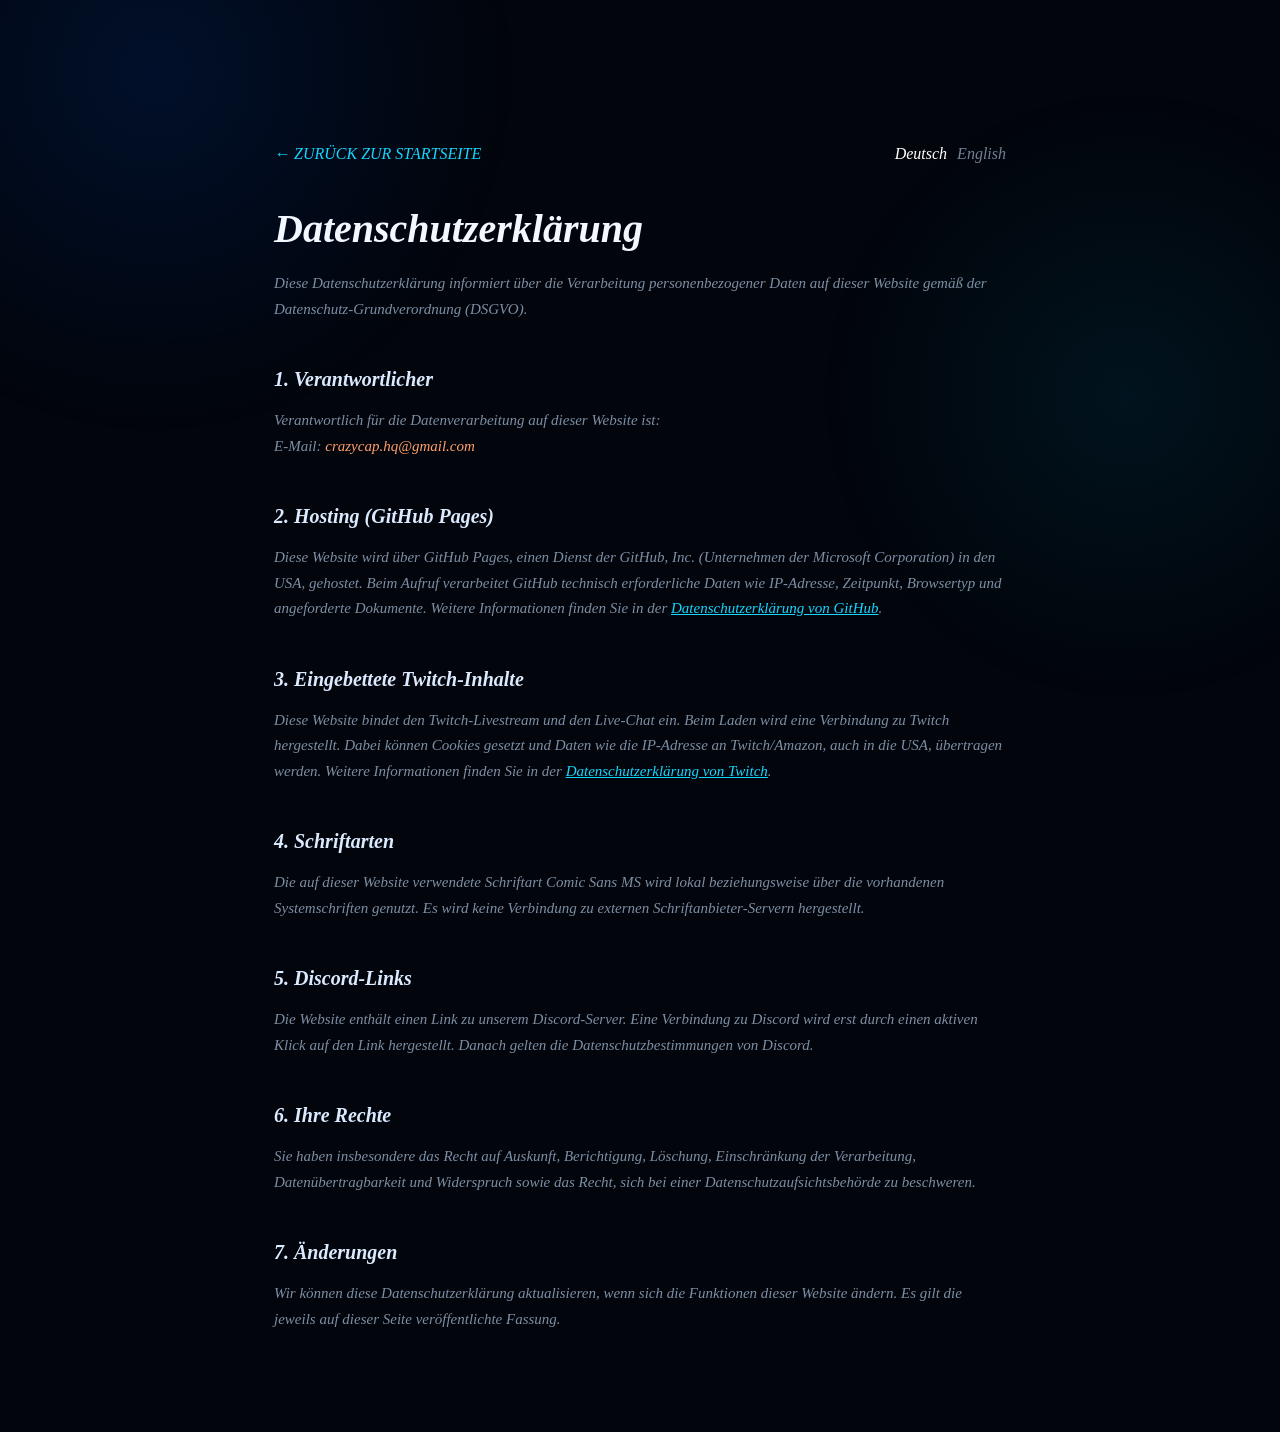
==== commit 1743a5c9: "Add files via upload" ====
--- a/datenschutz.html
+++ b/datenschutz.html
@@ -1,57 +1,48 @@
-<!DOCTYPE html>
-<html lang="de">
-<head>
-  <meta charset="UTF-8">
-  <meta name="viewport" content="width=device-width, initial-scale=1.0">
-  <meta name="robots" content="noindex">
-  <title>Datenschutz | n0w or neVer</title>
-  <link rel="stylesheet" href="style.css">
-  <style>
-    .legal-page { max-width: 780px; margin: 0 auto; padding: 140px 24px 100px; color: var(--text); line-height: 1.7; }
-    .legal-page h1 { font-family: "Space Grotesk", Arial, sans-serif; font-size: clamp(28px, 5vw, 40px); margin-bottom: 8px; }
-    .legal-page h2 { font-family: "Space Grotesk", Arial, sans-serif; font-size: 20px; margin: 40px 0 12px; color: var(--ice); }
-    .legal-page p, .legal-page li { color: var(--muted); font-size: 15px; }
-    .legal-page a { color: var(--cyan); }
-    .legal-page .placeholder { color: #ff9f6b; }
-    .legal-toolbar { display:flex; justify-content:space-between; align-items:center; gap:16px; margin-bottom:28px; }
-    .legal-back { display:inline-block; font:11px "DM Mono", monospace; letter-spacing:1px; color:var(--cyan); text-decoration:none; }
-    .legal-lang { display:flex; gap:10px; font:10px "DM Mono", monospace; letter-spacing:1px; }
-    .legal-lang a { text-decoration:none; color:#718096; }
-    .legal-lang a.active, .legal-lang a:hover { color:#fff; }
-  </style>
-</head>
-<body>
-  <main class="legal-page">
-    <div class="legal-toolbar">
-      <a class="legal-back" href="index.html">← ZURÜCK ZUR STARTSEITE</a>
-      <nav class="legal-lang" aria-label="Sprache"><a class="active" href="datenschutz.html">Deutsch</a><a href="privacy-policy.html">English</a></nav>
-    </div>
-    <h1>Datenschutz</h1>
-    <p>Diese Datenschutzerklärung erfolgt auf Grundlage der Datenschutz-Grundverordnung (DSGVO), die für den Betreiber in der EU bzw. Deutschland gilt.</p>
-    <h2>1. Verantwortlicher</h2>
-    <p>Verantwortlich für die Datenverarbeitung auf dieser Website ist:<br>E-Mail: <span class="placeholder">crazycap.hq@gmail.com</span></p>
-    <h2>2. Hosting (GitHub Pages)</h2>
-    <p>Diese Website wird über GitHub Pages, einen Dienst der GitHub, Inc. (Unternehmen der Microsoft Corporation, USA), gehostet. Beim Aufruf der Website verarbeitet GitHub automatisch technische Daten wie IP-Adresse, Datum und Uhrzeit des Zugriffs, Browsertyp und das angeforderte Dokument. Diese Verarbeitung ist technisch erforderlich, um die Website bereitzustellen. Weitere Informationen findest du in der <a href="https://docs.github.com/site-policy/privacy-policies/github-privacy-statement" target="_blank" rel="noopener">Datenschutzerklärung von GitHub</a>.</p>
-    <h2>3. Eingebettete Twitch-Inhalte</h2>
-    <p>Diese Website bindet den Twitch-Livestream und den Live-Chat ein. Beim Laden des Start- bzw. Live-Bereichs wird automatisch eine Verbindung zu Twitch-Servern hergestellt. Dabei kann Twitch erfahren, dass diese Website aufgerufen wurde. Es können Cookies gesetzt und Daten wie die IP-Adresse an Twitch bzw. Amazon, auch in die USA, übertragen werden. Die Einbindung erfolgt aus unserem berechtigten Interesse an der Darstellung unseres Streams. Weitere Informationen findest du in der <a href="https://legal.twitch.tv/legal/privacy/" target="_blank" rel="noopener">Datenschutzerklärung von Twitch</a>.</p>
-    <h2>4. Schriftarten</h2>
-    <p>Die auf dieser Website verwendeten Schriftarten werden lokal eingebunden. Es wird dadurch keine Verbindung zu externen Schriftanbieter-Servern wie Google Fonts hergestellt.</p>
-    <h2>5. Links zu Discord</h2>
-    <p>Diese Website enthält einen Link zu unserem Discord-Server. Der Link führt erst nach einem aktiven Klick zu Discord. Beim bloßen Besuch dieser Website werden dadurch keine Daten an Discord übertragen. Nach dem Aufruf des Links gilt die Datenschutzerklärung von Discord.</p>
-    <h2>6. Rechte betroffener Personen</h2>
-    <p>Du hast jederzeit das Recht auf:</p>
-    <ul>
-      <li>Auskunft über die zu deiner Person gespeicherten Daten (Art. 15 DSGVO)</li>
-      <li>Berichtigung unrichtiger Daten (Art. 16 DSGVO)</li>
-      <li>Löschung deiner Daten (Art. 17 DSGVO)</li>
-      <li>Einschränkung der Verarbeitung (Art. 18 DSGVO)</li>
-      <li>Datenübertragbarkeit (Art. 20 DSGVO)</li>
-      <li>Widerspruch gegen die Verarbeitung (Art. 21 DSGVO)</li>
-      <li>Beschwerde bei einer Datenschutzaufsichtsbehörde</li>
-    </ul>
-    <p>Zur Ausübung dieser Rechte genügt eine Kontaktaufnahme über die oben genannte E-Mail-Adresse.</p>
-    <h2>7. Änderungen dieser Datenschutzerklärung</h2>
-    <p>Wir behalten uns vor, diese Datenschutzerklärung anzupassen, wenn sich die Funktionen dieser Website ändern, beispielsweise durch eine spätere Integration eines Merch-Shops, von Sponsoren oder Analysewerkzeugen. Es gilt jeweils die auf dieser Seite veröffentlichte aktuelle Fassung.</p>
-  </main>
-</body>
-</html>
+<!DOCTYPE html>
+<html lang="de">
+<head>
+  <meta charset="UTF-8">
+  <meta name="viewport" content="width=device-width, initial-scale=1.0">
+  <meta name="robots" content="noindex">
+  <title>Datenschutz | n0w or neVer</title>
+  <link rel="stylesheet" href="style.css">
+  <style>
+    .legal-page { max-width: 780px; margin: 0 auto; padding: 140px 24px 100px; line-height: 1.7; }
+    .legal-page h1 { font-size: clamp(28px, 5vw, 40px); margin-bottom: 8px; }
+    .legal-page h2 { font-size: 20px; margin: 40px 0 12px; color: var(--ice); }
+    .legal-page p, .legal-page li { color: var(--muted); font-size: 15px; }
+    .legal-page a { color: var(--cyan); }
+    .legal-page .placeholder { color: #ff9f6b; }
+    .legal-toolbar { display:flex; justify-content:space-between; align-items:center; gap:16px; margin-bottom:28px; }
+    .legal-back, .legal-lang { font-family: "Comic Sans MS", cursive; }
+    .legal-back { color:var(--cyan); text-decoration:none; }
+    .legal-lang { display:flex; gap:10px; }
+    .legal-lang a { text-decoration:none; color:#718096; }
+    .legal-lang a.active, .legal-lang a:hover { color:#fff; }
+  </style>
+</head>
+<body>
+  <main class="legal-page">
+    <div class="legal-toolbar">
+      <a class="legal-back" href="index.html">← ZURÜCK ZUR STARTSEITE</a>
+      <nav class="legal-lang" aria-label="Sprache"><a class="active" href="datenschutz.html">Deutsch</a><a href="privacy-policy.html">English</a></nav>
+    </div>
+    <h1>Datenschutzerklärung</h1>
+    <p>Diese Datenschutzerklärung informiert über die Verarbeitung personenbezogener Daten auf dieser Website gemäß der Datenschutz-Grundverordnung (DSGVO).</p>
+    <h2>1. Verantwortlicher</h2>
+    <p>Verantwortlich für die Datenverarbeitung auf dieser Website ist:<br>E-Mail: <span class="placeholder">crazycap.hq@gmail.com</span></p>
+    <h2>2. Hosting (GitHub Pages)</h2>
+    <p>Diese Website wird über GitHub Pages, einen Dienst der GitHub, Inc. (Unternehmen der Microsoft Corporation) in den USA, gehostet. Beim Aufruf verarbeitet GitHub technisch erforderliche Daten wie IP-Adresse, Zeitpunkt, Browsertyp und angeforderte Dokumente. Weitere Informationen finden Sie in der <a href="https://docs.github.com/site-policy/privacy-policies/github-privacy-statement" target="_blank" rel="noopener">Datenschutzerklärung von GitHub</a>.</p>
+    <h2>3. Eingebettete Twitch-Inhalte</h2>
+    <p>Diese Website bindet den Twitch-Livestream und den Live-Chat ein. Beim Laden wird eine Verbindung zu Twitch hergestellt. Dabei können Cookies gesetzt und Daten wie die IP-Adresse an Twitch/Amazon, auch in die USA, übertragen werden. Weitere Informationen finden Sie in der <a href="https://legal.twitch.tv/legal/privacy/" target="_blank" rel="noopener">Datenschutzerklärung von Twitch</a>.</p>
+    <h2>4. Schriftarten</h2>
+    <p>Die auf dieser Website verwendete Schriftart Comic Sans MS wird lokal beziehungsweise über die vorhandenen Systemschriften genutzt. Es wird keine Verbindung zu externen Schriftanbieter-Servern hergestellt.</p>
+    <h2>5. Discord-Links</h2>
+    <p>Die Website enthält einen Link zu unserem Discord-Server. Eine Verbindung zu Discord wird erst durch einen aktiven Klick auf den Link hergestellt. Danach gelten die Datenschutzbestimmungen von Discord.</p>
+    <h2>6. Ihre Rechte</h2>
+    <p>Sie haben insbesondere das Recht auf Auskunft, Berichtigung, Löschung, Einschränkung der Verarbeitung, Datenübertragbarkeit und Widerspruch sowie das Recht, sich bei einer Datenschutzaufsichtsbehörde zu beschweren.</p>
+    <h2>7. Änderungen</h2>
+    <p>Wir können diese Datenschutzerklärung aktualisieren, wenn sich die Funktionen dieser Website ändern. Es gilt die jeweils auf dieser Seite veröffentlichte Fassung.</p>
+  </main>
+</body>
+</html>
--- a/style.css
+++ b/style.css
@@ -1,1766 +1,1777 @@
-/* =========================================
-   ROOT VARIABLES
-========================================= */
-
-:root {
-  --bg: #02050b;
-  --panel: #07101c;
-  --panel-2: #0a1523;
-  --text: #f3f7ff;
-  --muted: #7d8ea4;
-  --line: rgba(79, 157, 235, .18);
-  --blue: #0b84ff;
-  --cyan: #16d6ff;
-  --ice: #dbeaff;
-  --radius: 22px;
-}
-
-
-/* =========================================
-   GLOBAL RESET & BASE
-========================================= */
-
-* {
-  box-sizing: border-box;
-  margin: 0;
-  padding: 0;
-}
-
-
-html {
-  scroll-behavior: smooth;
-}
-
-
-body {
-  font-family: "Space Grotesk", Arial, sans-serif;
-  background: var(--bg);
-  color: var(--text);
-  overflow-x: hidden;
-  line-height: 1.5;
-}
-
-
-body::before {
-  content: "";
-  position: fixed;
-  inset: 0;
-  pointer-events: none;
-  z-index: -5;
-
-  background:
-    radial-gradient(
-      circle at 12% 8%,
-      rgba(0, 90, 255, .13),
-      transparent 26%
-    ),
-
-    radial-gradient(
-      circle at 88% 44%,
-      rgba(0, 191, 255, .08),
-      transparent 25%
-    );
-}
-
-
-.grid {
-  position: fixed;
-  inset: 0;
-  z-index: -4;
-  pointer-events: none;
-  opacity: .32;
-
-  background-image:
-    linear-gradient(
-      rgba(72, 143, 220, .045) 1px,
-      transparent 1px
-    ),
-
-    linear-gradient(
-      90deg,
-      rgba(72, 143, 220, .045) 1px,
-      transparent 1px
-    );
-
-  background-size: 62px 62px;
-
-  mask-image:
-    linear-gradient(
-      #000,
-      transparent 72%
-    );
-}
-
-
-.ambient {
-  position: fixed;
-  border-radius: 50%;
-  filter: blur(120px);
-  pointer-events: none;
-  z-index: -3;
-}
-
-
-.ambient-a {
-  width: 650px;
-  height: 650px;
-  background: rgba(0, 78, 255, .16);
-  top: -260px;
-  left: -250px;
-}
-
-
-.ambient-b {
-  width: 600px;
-  height: 600px;
-  background: rgba(0, 185, 255, .11);
-  right: -270px;
-  top: 45%;
-}
-
-
-.section-shell {
-  width: min(1320px, 90%);
-  margin: auto;
-}
-
-
-/* =========================================
-   HEADER & NAVIGATION
-========================================= */
-
-.site-header {
-  position: sticky;
-  top: 0;
-  z-index: 100;
-
-  height: 82px;
-
-  padding:
-    0
-    max(5vw, 24px);
-
-  display: flex;
-  align-items: center;
-  justify-content: space-between;
-
-  background:
-    rgba(2, 5, 11, .82);
-
-  backdrop-filter:
-    blur(20px);
-
-  border-bottom:
-    1px solid var(--line);
-}
-
-
-.brand {
-  display: flex;
-  align-items: center;
-  gap: 12px;
-
-  color: #fff;
-  text-decoration: none;
-}
-
-
-.brand-logo {
-  width: 52px;
-  height: 52px;
-
-  object-fit: contain;
-
-  filter:
-    drop-shadow(
-      0 0 14px
-      rgba(0, 149, 255, .25)
-    );
-}
-
-
-.brand-copy strong {
-  display: block;
-  font-size: 15px;
-  letter-spacing: .2px;
-}
-
-
-.brand-copy small {
-  display: block;
-
-  color: #72859d;
-
-  font:
-    9px
-    "DM Mono",
-    monospace;
-
-  letter-spacing: 1.8px;
-  margin-top: 3px;
-}
-
-
-.desktop-nav {
-  display: flex;
-  gap: 31px;
-}
-
-
-.desktop-nav a,
-footer a {
-  color: #95a5ba;
-  text-decoration: none;
-
-  font:
-    10px
-    "DM Mono",
-    monospace;
-
-  letter-spacing: 1.5px;
-
-  transition: .2s;
-}
-
-
-.desktop-nav a:hover,
-footer a:hover {
-  color: #fff;
-}
-
-
-.header-actions {
-  display: flex;
-  align-items: center;
-  gap: 18px;
-}
-
-
-.live-indicator {
-  font:
-    10px
-    "DM Mono",
-    monospace;
-
-  letter-spacing: 1px;
-
-  color: #9fb0c7;
-
-  display: flex;
-  align-items: center;
-  gap: 7px;
-}
-
-
-.live-indicator-link {
-  text-decoration: none;
-
-  padding: 8px 14px;
-
-  border: 1px solid rgba(159, 176, 199, 0.25);
-  border-radius: 999px;
-
-  cursor: pointer;
-
-  transition:
-    border-color 0.2s ease,
-    color 0.2s ease,
-    background 0.2s ease;
-}
-
-
-.live-indicator-link:hover {
-  color: #fff;
-
-  border-color: var(--cyan);
-
-  background: rgba(34, 211, 238, 0.08);
-}
-
-
-.twitch-glyph {
-  width: 15px;
-  height: 15px;
-
-  flex-shrink: 0;
-
-  color: #9fb0c7;
-
-  transition: color 0.2s ease;
-}
-
-
-.live-indicator-link:hover .twitch-glyph {
-  color: var(--cyan);
-}
-
-
-.live-indicator i {
-  width: 7px;
-  height: 7px;
-
-  border-radius: 50%;
-
-  background: var(--cyan);
-
-  box-shadow:
-    0 0 13px var(--cyan);
-
-  display: inline-block;
-}
-
-
-.live-indicator i.offline {
-  background: #718096;
-
-  box-shadow:
-    none;
-}
-
-
-.menu-button {
-  display: none;
-
-  background: none;
-  border: 0;
-
-  color: #fff;
-
-  font-size: 23px;
-
-  cursor: pointer;
-}
-
-
-/* =========================================
-   HERO SECTION
-========================================= */
-
-.hero {
-  min-height: 710px;
-
-  display: grid;
-
-  grid-template-columns:
-    1fr
-    .9fr;
-
-  gap: 50px;
-
-  align-items: center;
-
-  padding:
-    70px
-    0
-    85px;
-}
-
-
-.eyebrow {
-  font:
-    10px
-    "DM Mono",
-    monospace;
-
-  letter-spacing: 2.1px;
-
-  color: #6d98c5;
-
-  display: flex;
-  align-items: center;
-  gap: 10px;
-}
-
-
-.eyebrow > span {
-  width: 28px;
-  height: 1px;
-
-  background: var(--cyan);
-
-  box-shadow:
-    0 0 10px var(--cyan);
-}
-
-
-.hero h1,
-.section-heading h2,
-.about-big h2,
-.community-cta h2 {
-  font-size:
-    clamp(
-      52px,
-      7.2vw,
-      108px
-    );
-
-  line-height: .88;
-
-  letter-spacing: -.07em;
-
-  margin: 24px 0;
-
-  font-weight: 700;
-}
-
-
-.hero h1 em,
-.section-heading h2 em,
-.about-big h2 em,
-.community-cta h2 em {
-  font-style: normal;
-
-  color: var(--cyan);
-
-  text-shadow:
-    0 0 38px
-    rgba(22, 214, 255, .18);
-}
-
-
-.hero p {
-  max-width: 610px;
-
-  color: #91a0b4;
-
-  font-size: 17px;
-
-  line-height: 1.8;
-}
-
-
-.hero p strong {
-  color: #dceaff;
-}
-
-
-.hero-actions {
-  display: flex;
-  gap: 13px;
-  flex-wrap: wrap;
-
-  margin-top: 32px;
-}
-
-
-.button {
-  display: inline-flex;
-  align-items: center;
-  gap: 16px;
-
-  padding:
-    14px
-    20px;
-
-  border-radius: 11px;
-
-  text-decoration: none;
-
-  font:
-    10px
-    "DM Mono",
-    monospace;
-
-  letter-spacing: 1.1px;
-
-  transition: .25s;
-}
-
-
-.button-primary {
-  background:
-    linear-gradient(
-      135deg,
-      #066ef5,
-      #0ec9ff
-    );
-
-  color: #fff;
-
-  box-shadow:
-    0 15px 40px
-    rgba(0, 117, 255, .23);
-}
-
-
-.button-primary:hover {
-  transform:
-    translateY(-3px);
-
-  box-shadow:
-    0 22px 48px
-    rgba(0, 160, 255, .3);
-}
-
-
-.button-ghost {
-  color: #d5e7f8;
-
-  border:
-    1px solid
-    rgba(110, 170, 220, .26);
-
-  background:
-    rgba(255, 255, 255, .02);
-}
-
-
-.button-ghost:hover {
-  border-color: var(--cyan);
-
-  background:
-    rgba(15, 184, 255, .07);
-}
-
-
-.hero-meta {
-  display: flex;
-  gap: 32px;
-
-  margin-top: 58px;
-}
-
-
-.hero-meta div {
-  display: flex;
-  flex-direction: column;
-  gap: 2px;
-}
-
-
-.hero-meta strong {
-  font-size: 17px;
-}
-
-
-.hero-meta span {
-  font:
-    9px
-    "DM Mono",
-    monospace;
-
-  color: #65758b;
-
-  letter-spacing: 1.2px;
-}
-
-
-.hero-visual {
-  min-height: 510px;
-
-  position: relative;
-
-  display: grid;
-  place-items: center;
-}
-
-
-.logo-aura {
-  position: absolute;
-
-  width: 84%;
-
-  aspect-ratio: 1;
-
-  border-radius: 50%;
-
-  background:
-    radial-gradient(
-      circle,
-      rgba(0, 141, 255, .26),
-      rgba(0, 141, 255, .08) 35%,
-      transparent 68%
-    );
-
-  filter:
-    blur(10px);
-}
-
-
-.hero-logo {
-  position: relative;
-
-  z-index: 2;
-
-  width:
-    min(
-      100%,
-      520px
-    );
-
-  aspect-ratio: 1;
-
-  object-fit: contain;
-
-  filter:
-    drop-shadow(
-      0 22px 55px
-      rgba(0, 0, 0, .72)
-    )
-
-    drop-shadow(
-      0 0 25px
-      rgba(0, 136, 255, .2)
-    );
-
-  animation:
-    floatLogo
-    7s
-    ease-in-out
-    infinite;
-}
-
-
-@keyframes floatLogo {
-
-  50% {
-
-    transform:
-      translateY(-10px)
-      scale(1.015);
-
-  }
-
-}
-
-
-/* =========================================
-   LIVE SECTION
-========================================= */
-
-.live-section {
-  padding: 92px 0;
-}
-
-
-.section-heading {
-  display: flex;
-
-  justify-content: space-between;
-
-  align-items: end;
-
-  gap: 30px;
-
-  margin-bottom: 32px;
-}
-
-
-.section-heading h2 {
-  font-size:
-    clamp(
-      38px,
-      5vw,
-      70px
-    );
-
-  margin:
-    13px
-    0
-    0;
-}
-
-
-.status-card {
-  display: flex;
-  align-items: center;
-  gap: 12px;
-
-  padding:
-    12px
-    15px;
-
-  background:
-    rgba(255, 255, 255, .025);
-
-  border:
-    1px solid var(--line);
-
-  border-radius: 13px;
-
-  min-width: 230px;
-}
-
-
-.status-card > i {
-  width: 8px;
-  height: 8px;
-
-  border-radius: 50%;
-
-  background: #718096;
-}
-
-
-.status-card > i.live {
-  background: var(--cyan);
-
-  box-shadow:
-    0 0 15px var(--cyan);
-}
-
-
-.status-card strong {
-  display: block;
-
-  font-size: 12px;
-}
-
-
-.status-card span {
-  display: block;
-
-  font:
-    9px
-    "DM Mono",
-    monospace;
-
-  color: #718096;
-
-  margin-top: 2px;
-}
-
-
-.live-layout {
-  display: grid;
-
-  grid-template-columns:
-    minmax(0, 1fr)
-    350px;
-
-  gap: 18px;
-
-  align-items: stretch;
-}
-
-
-.video-column {
-  min-width: 0;
-}
-
-
-/* =========================================
-   TWITCH PLAYER
-========================================= */
-
-.player-frame {
-  position: relative;
-
-  width: 100%;
-
-  aspect-ratio:
-    16 / 9;
-
-  min-height: 300px;
-
-  background: #000;
-
-  border:
-    1px solid
-    rgba(66, 168, 246, .36);
-
-  border-radius: 20px;
-
-  overflow: hidden;
-
-  box-shadow:
-    0 35px 100px
-    rgba(0, 0, 0, .58),
-
-    0 0 70px
-    rgba(0, 117, 255, .1);
-}
-
-
-.twitch-player {
-  position: absolute;
-
-  inset: 0;
-
-  width: 100%;
-  height: 100%;
-
-  background: #000;
-}
-
-
-.twitch-player iframe {
-  display: block;
-
-  width: 100% !important;
-  height: 100% !important;
-
-  border: 0;
-}
-
-
-/* =========================================
-   TWITCH CHAT
-========================================= */
-
-.chat-frame {
-  min-height: 100%;
-
-  display: flex;
-  flex-direction: column;
-
-  background:
-    linear-gradient(
-      145deg,
-      rgba(8, 17, 29, .98),
-      rgba(5, 10, 18, .98)
-    );
-
-  border:
-    1px solid
-    rgba(66, 168, 246, .28);
-
-  border-radius: 20px;
-
-  overflow: hidden;
-
-  box-shadow:
-    0 28px 80px
-    rgba(0, 0, 0, .38);
-}
-
-
-.chat-header {
-  height: 48px;
-
-  flex:
-    0
-    0
-    48px;
-
-  padding:
-    0
-    16px;
-
-  display: flex;
-  align-items: center;
-
-  gap: 9px;
-
-  border-bottom:
-    1px solid var(--line);
-
-  font:
-    10px
-    "DM Mono",
-    monospace;
-
-  letter-spacing: 1px;
-}
-
-
-.chat-header strong {
-  font-weight: 500;
-}
-
-
-.chat-header > span:last-child {
-  margin-left: auto;
-
-  color: #6e8298;
-
-  font-size: 8px;
-}
-
-
-.chat-live-dot {
-  width: 7px;
-  height: 7px;
-
-  border-radius: 50%;
-
-  background: var(--cyan);
-
-  box-shadow:
-    0 0 12px var(--cyan);
-}
-
-
-.chat-live-dot.offline {
-  background: #718096;
-
-  box-shadow: none;
-}
-
-
-.chat-frame iframe {
-  display: block;
-
-  flex: 1;
-
-  width: 100%;
-
-  min-height: 0;
-
-  border: 0;
-
-  background: #000;
-}
-
-
-/* =========================================
-   STREAM FOOTER
-========================================= */
-
-.stream-footer {
-  display: flex;
-
-  justify-content: space-between;
-
-  gap: 30px;
-
-  margin-top: 20px;
-
-  align-items: center;
-}
-
-
-.tag {
-  font:
-    9px
-    "DM Mono",
-    monospace;
-
-  letter-spacing: 1.4px;
-
-  color: #56d6ff;
-
-  background:
-    rgba(0, 166, 255, .1);
-
-  padding:
-    6px
-    8px;
-
-  border-radius: 5px;
-}
-
-
-.stream-info h3 {
-  font-size: 21px;
-
-  margin-top: 11px;
-}
-
-
-.stream-info p {
-  color: #718096;
-
-  font-size: 13px;
-
-  margin-top: 4px;
-}
-
-
-.stream-actions {
-  display: flex;
-
-  gap: 9px;
-
-  flex-wrap: wrap;
-}
-
-
-.icon-button {
-  border:
-    1px solid var(--line);
-
-  background: #090f18;
-
-  color: #b5c4d5;
-
-  padding:
-    11px
-    13px;
-
-  border-radius: 9px;
-
-  text-decoration: none;
-
-  font:
-    9px
-    "DM Mono",
-    monospace;
-
-  letter-spacing: 1px;
-
-  cursor: pointer;
-}
-
-
-.icon-button:hover {
-  border-color:
-    rgba(22, 214, 255, .6);
-
-  color: #fff;
-}
-
-
-/* =========================================
-   SCHEDULE SECTION
-========================================= */
-
-.schedule-section {
-  padding:
-    0
-    0
-    120px;
-}
-
-
-.compact {
-  align-items: end;
-}
-
-
-.section-intro {
-  max-width: 390px;
-
-  color: #718096;
-
-  font-size: 14px;
-}
-
-
-.schedule-grid {
-  display: grid;
-
-  grid-template-columns:
-    repeat(3, 1fr);
-
-  gap: 16px;
-}
-
-
-.schedule-card {
-  position: relative;
-
-  min-height: 290px;
-
-  padding: 28px;
-
-  background:
-    linear-gradient(
-      145deg,
-      #09111d,
-      #05080e
-    );
-
-  border:
-    1px solid var(--line);
-
-  border-radius: 17px;
-
-  overflow: hidden;
-
-  transition: .3s;
-}
-
-
-.schedule-card:hover {
-  transform:
-    translateY(-6px);
-
-  border-color:
-    rgba(22, 214, 255, .45);
-}
-
-
-.schedule-card.featured {
-  background:
-    linear-gradient(
-      145deg,
-      #0a2742,
-      #07101c
-    );
-}
-
-
-.schedule-label {
-  font:
-    9px
-    "DM Mono",
-    monospace;
-
-  color: #6388af;
-
-  letter-spacing: 1.4px;
-}
-
-
-.schedule-time {
-  font-size: 46px;
-
-  font-weight: 700;
-
-  letter-spacing: -3px;
-
-  margin:
-    40px
-    0
-    8px;
-}
-
-
-.schedule-card h3 {
-  font-size: 17px;
-
-  letter-spacing: .5px;
-}
-
-
-.schedule-card p {
-  font-size: 13px;
-
-  color: #758297;
-
-  line-height: 1.7;
-
-  margin-top: 9px;
-
-  max-width: 290px;
-}
-
-
-.schedule-arrow {
-  position: absolute;
-
-  right: 23px;
-  bottom: 19px;
-
-  color: var(--cyan);
-
-  font-size: 20px;
-}
-
-
-/* =========================================
-   ABOUT SECTION
-========================================= */
-
-.about-section {
-  display: grid;
-
-  grid-template-columns:
-    1fr
-    1fr;
-
-  gap: 100px;
-
-  padding:
-    100px
-    0;
-
-  border-top:
-    1px solid var(--line);
-}
-
-
-.about-big h2 {
-  font-size:
-    clamp(
-      40px,
-      5vw,
-      72px
-    );
-}
-
-
-.about-copy {
-  padding-top: 42px;
-}
-
-
-.about-copy p {
-  color: #7e8b9f;
-
-  line-height: 1.85;
-
-  margin-bottom: 18px;
-}
-
-
-.about-copy .lead {
-  color: #c4d2e1;
-
-  font-size: 18px;
-}
-
-
-.principles {
-  margin-top: 42px;
-
-  border-top:
-    1px solid var(--line);
-}
-
-
-.principles div {
-  padding:
-    18px
-    0;
-
-  border-bottom:
-    1px solid var(--line);
-
-  display: grid;
-
-  grid-template-columns:
-    45px
-    1fr;
-
-  column-gap: 12px;
-}
-
-
-.principles span {
-  color: var(--cyan);
-
-  font:
-    10px
-    "DM Mono",
-    monospace;
-
-  padding-top: 4px;
-}
-
-
-.principles strong {
-  font-size: 12px;
-
-  letter-spacing: 1px;
-}
-
-
-.principles p {
-  grid-column: 2;
-
-  margin:
-    3px
-    0
-    0;
-
-  font-size: 12px;
-}
-
-
-/* =========================================
-   COMMUNITY CTA
-========================================= */
-
-.community-cta {
-  margin-bottom: 100px;
-
-  padding:
-    60px
-    68px;
-
-  display: grid;
-
-  grid-template-columns:
-    220px
-    1fr;
-
-  gap: 50px;
-
-  align-items: center;
-
-  background:
-    radial-gradient(
-      circle at 85% 15%,
-      rgba(0, 152, 255, .19),
-      transparent 28%
-    ),
-
-    linear-gradient(
-      145deg,
-      #09121f,
-      #05080e
-    );
-
-  border:
-    1px solid
-    rgba(66, 151, 229, .22);
-
-  border-radius: 25px;
-
-  position: relative;
-
-  overflow: hidden;
-}
-
-
-.cta-logo-wrap {
-  display: grid;
-  place-items: center;
-}
-
-
-.cta-logo-wrap img {
-  width: 210px;
-
-  filter:
-    drop-shadow(
-      0 0 30px
-      rgba(0, 142, 255, .18)
-    );
-}
-
-
-.community-cta h2 {
-  font-size:
-    clamp(
-      40px,
-      5vw,
-      75px
-    );
-
-  margin-bottom: 15px;
-}
-
-
-.community-cta p {
-  color: #8494a9;
-}
-
-
-/* =========================================
-   FOOTER & TOAST
-========================================= */
-
-footer {
-  border-top:
-    1px solid var(--line);
-
-  padding:
-    26px
-    max(5vw, 24px);
-
-  display: flex;
-
-  align-items: center;
-
-  justify-content: space-between;
-
-  gap: 25px;
-
-  color: #657288;
-
-  font:
-    10px
-    "DM Mono",
-    monospace;
-
-  letter-spacing: .4px;
-}
-
-
-.footer-brand {
-  transform:
-    scale(.88);
-
-  transform-origin: left;
-}
-
-
-.toast {
-  position: fixed;
-
-  left: 50%;
-  bottom: 30px;
-
-  transform:
-    translate(-50%, 30px);
-
-  opacity: 0;
-
-  pointer-events: none;
-
-  background: #0d1622;
-
-  border:
-    1px solid
-    rgba(70, 200, 255, .3);
-
-  padding:
-    12px
-    18px;
-
-  border-radius: 10px;
-
-  color: #d8e8f8;
-
-  font:
-    10px
-    "DM Mono",
-    monospace;
-
-  transition: .3s;
-
-  z-index: 200;
-}
-
-
-.toast.show {
-  opacity: 1;
-
-  transform:
-    translate(-50%, 0);
-}
-
-
-/* =========================================
-   RESPONSIVE
-========================================= */
-
-@media (max-width: 1080px) {
-
-
-  .live-layout {
-    grid-template-columns: 1fr;
-  }
-
-
-  .chat-frame {
-    height: 520px;
-  }
-
-
-  .player-frame {
-    border-radius: 16px;
-  }
-
-
-  .hero {
-    gap: 20px;
-  }
-
-}
-
-
-@media (max-width: 900px) {
-
-
-  .desktop-nav {
-    display: none;
-  }
-
-
-  .menu-button {
-    display: block;
-  }
-
-
-  .desktop-nav.mobile-open {
-    position: absolute;
-
-    display: flex;
-
-    flex-direction: column;
-
-    top: 82px;
-    left: 0;
-    right: 0;
-
-    padding: 22px;
-
-    background: #060b12;
-
-    border-bottom:
-      1px solid var(--line);
-  }
-
-
-  .hero {
-    grid-template-columns: 1fr;
-
-    padding:
-      50px
-      0
-      75px;
-  }
-
-
-  .hero-visual {
-    order: -1;
-
-    min-height: 390px;
-  }
-
-
-  .hero-logo {
-    width:
-      min(
-        100%,
-        430px
-      );
-  }
-
-
-  .section-heading,
-  .stream-footer {
-    align-items: flex-start;
-
-    flex-direction: column;
-  }
-
-
-  .schedule-grid {
-    grid-template-columns: 1fr;
-  }
-
-
-  .about-section {
-    grid-template-columns: 1fr;
-
-    gap: 10px;
-  }
-
-
-  .about-copy {
-    padding-top: 0;
-  }
-
-
-  .community-cta {
-    grid-template-columns: 1fr;
-
-    padding:
-      46px
-      30px;
-
-    gap: 18px;
-  }
-
-
-  .cta-logo-wrap {
-    display: none;
-  }
-
-
-  .stream-actions {
-    width: 100%;
-  }
-
-}
-
-
-@media (max-width: 560px) {
-
-
-  .site-header {
-    height: 70px;
-  }
-
-
-  .brand-logo {
-    width: 43px;
-    height: 43px;
-  }
-
-
-  .brand-copy small {
-    display: none;
-  }
-
-
-  .header-actions {
-    gap: 10px;
-  }
-
-
-  .hero h1 {
-    font-size:
-      clamp(
-        55px,
-        15vw,
-        80px
-      );
-  }
-
-
-  .hero-meta {
-    gap: 18px;
-
-    flex-wrap: wrap;
-
-    margin-top: 42px;
-  }
-
-
-  .hero-visual {
-    min-height: 300px;
-  }
-
-
-  .hero-logo {
-    width: 310px;
-  }
-
-
-  .live-section {
-    padding:
-      70px
-      0;
-  }
-
-
-  .player-frame {
-    min-height: 0;
-
-    border-radius: 12px;
-  }
-
-
-  .chat-frame {
-    height: 560px;
-
-    border-radius: 14px;
-  }
-
-
-  .stream-actions .icon-button {
-    flex: 1;
-
-    text-align: center;
-  }
-
-
-  .community-cta {
-    margin-bottom: 70px;
-  }
-
-
-  footer {
-    flex-direction: column;
-
-    align-items: flex-start;
-  }
-
-
-  .section-intro {
-    display: none;
-  }
-
-}
-
-/* =========================================
-   GLOBAL TYPOGRAPHY
-   All visible website text is italic.
-========================================= */
-
-body,
-body * {
-  font-style: italic !important;
-}
-
-
-/* =========================================
-   LANGUAGE DROPDOWN
-========================================= */
-
-.language-switcher {
-  position: relative;
-  display: inline-flex;
-  align-items: center;
-  flex-shrink: 0;
-}
-
-.language-dropdown-button {
-  min-width: 92px;
-  border: 1px solid rgba(159, 176, 199, .25);
-  border-radius: 999px;
-  background: rgba(255, 255, 255, .02);
-  color: #9fb0c7;
-  padding: 8px 13px;
-  font: 10px "DM Mono", monospace;
-  letter-spacing: 1px;
-  cursor: pointer;
-  transition: .2s;
-}
-
-.language-dropdown-button::after {
-  content: "▾";
-  margin-left: 8px;
-  color: var(--cyan);
-}
-
-.language-dropdown-button:hover,
-.language-dropdown-button[aria-expanded="true"] {
-  color: #fff;
-  border-color: var(--cyan);
-  background: rgba(22, 214, 255, .07);
-}
-
-.language-dropdown {
-  position: absolute;
-  top: calc(100% + 9px);
-  right: 0;
-  min-width: 118px;
-  padding: 6px;
-  display: none;
-  flex-direction: column;
-  gap: 3px;
-  background: rgba(5, 11, 19, .98);
-  border: 1px solid var(--line);
-  border-radius: 12px;
-  box-shadow: 0 18px 45px rgba(0, 0, 0, .45);
-  backdrop-filter: blur(16px);
-}
-
-.language-dropdown.open {
-  display: flex;
-}
-
-.language-option {
-  width: 100%;
-  border: 0;
-  border-radius: 8px;
-  background: transparent;
-  color: #91a0b4;
-  padding: 9px 10px;
-  text-align: left;
-  font: 10px "DM Mono", monospace;
-  letter-spacing: 1px;
-  cursor: pointer;
-  transition: .2s;
-}
-
-.language-option:hover,
-.language-option.active {
-  color: #fff;
-  background: rgba(22, 214, 255, .09);
-}
-
-
-/* =========================================
-   SCHEDULE LINE CONTROL
-========================================= */
-
-.schedule-time {
-  white-space: nowrap;
-}
-
-.schedule-card h3 {
-  white-space: nowrap;
-}
-
-@media (max-width: 560px) {
-  .schedule-card h3 {
-    white-space: normal;
-  }
-
-  .schedule-time {
-    font-size: clamp(30px, 9vw, 46px);
-  }
-
-  .language-dropdown-button {
-    min-width: 82px;
-    padding: 7px 10px;
-  }
-}
+﻿/* =========================================
+   ROOT VARIABLES
+========================================= */
+
+:root {
+  --bg: #02050b;
+  --panel: #07101c;
+  --panel-2: #0a1523;
+  --text: #f3f7ff;
+  --muted: #7d8ea4;
+  --line: rgba(79, 157, 235, .18);
+  --blue: #0b84ff;
+  --cyan: #16d6ff;
+  --ice: #dbeaff;
+  --radius: 22px;
+}
+
+
+/* =========================================
+   GLOBAL RESET & BASE
+========================================= */
+
+* {
+  box-sizing: border-box;
+  margin: 0;
+  padding: 0;
+}
+
+
+html {
+  scroll-behavior: smooth;
+}
+
+
+body {
+  font-family: "Comic Sans MS", cursive;
+  background: var(--bg);
+  color: var(--text);
+  overflow-x: hidden;
+  line-height: 1.5;
+}
+
+button,
+input,
+textarea,
+select {
+  font-family: inherit;
+}
+
+
+body::before {
+  content: "";
+  position: fixed;
+  inset: 0;
+  pointer-events: none;
+  z-index: -5;
+
+  background:
+    radial-gradient(
+      circle at 12% 8%,
+      rgba(0, 90, 255, .13),
+      transparent 26%
+    ),
+
+    radial-gradient(
+      circle at 88% 44%,
+      rgba(0, 191, 255, .08),
+      transparent 25%
+    );
+}
+
+
+.grid {
+  display: none;
+}
+
+
+.ambient {
+  position: fixed;
+  border-radius: 50%;
+  filter: blur(120px);
+  pointer-events: none;
+  z-index: -3;
+}
+
+
+.ambient-a {
+  width: 650px;
+  height: 650px;
+  background: rgba(0, 78, 255, .16);
+  top: -260px;
+  left: -250px;
+}
+
+
+.ambient-b {
+  width: 600px;
+  height: 600px;
+  background: rgba(0, 185, 255, .11);
+  right: -270px;
+  top: 45%;
+}
+
+
+.section-shell {
+  width: min(1320px, 90%);
+  margin: auto;
+}
+
+
+/* =========================================
+   HEADER & NAVIGATION
+========================================= */
+
+.site-header {
+  position: sticky;
+  top: 0;
+  z-index: 100;
+
+  height: 82px;
+
+  padding:
+    0
+    max(5vw, 24px);
+
+  display: flex;
+  align-items: center;
+  justify-content: space-between;
+
+  background:
+    rgba(2, 5, 11, .82);
+
+  backdrop-filter:
+    blur(20px);
+
+  border-bottom:
+    1px solid var(--line);
+}
+
+
+.brand {
+  display: flex;
+  align-items: center;
+  gap: 12px;
+
+  color: #fff;
+  text-decoration: none;
+}
+
+
+.brand-logo {
+  width: 52px;
+  height: 52px;
+
+  object-fit: contain;
+
+  filter:
+    drop-shadow(
+      0 0 14px
+      rgba(0, 149, 255, .25)
+    );
+}
+
+
+.site-header .brand-copy {
+  display: block;
+}
+
+
+.brand-copy strong {
+  display: block;
+  font-size: 15px;
+  letter-spacing: .2px;
+}
+
+
+.brand-copy small {
+  display: block;
+
+  color: #72859d;
+
+  font:
+    9px
+    "Comic Sans MS",
+    monospace;
+
+  letter-spacing: 1.8px;
+  margin-top: 3px;
+}
+
+
+.desktop-nav {
+  display: flex;
+  gap: 31px;
+}
+
+
+.desktop-nav a,
+footer a {
+  color: #95a5ba;
+  text-decoration: none;
+
+  font:
+    10px
+    "Comic Sans MS",
+    monospace;
+
+  letter-spacing: 1.5px;
+
+  transition: .2s;
+}
+
+
+.desktop-nav a:hover,
+footer a:hover {
+  color: #fff;
+}
+
+
+.header-actions {
+  display: flex;
+  align-items: center;
+  gap: 18px;
+}
+
+
+.live-indicator {
+  font:
+    10px
+    "Comic Sans MS",
+    monospace;
+
+  letter-spacing: 1px;
+
+  color: #9fb0c7;
+
+  display: flex;
+  align-items: center;
+  gap: 7px;
+}
+
+
+.live-indicator-link {
+  text-decoration: none;
+
+  padding: 8px 14px;
+
+  border: 1px solid rgba(159, 176, 199, 0.25);
+  border-radius: 999px;
+
+  cursor: pointer;
+
+  transition:
+    border-color 0.2s ease,
+    color 0.2s ease,
+    background 0.2s ease;
+}
+
+
+.live-indicator-link:hover {
+  color: #fff;
+
+  border-color: var(--cyan);
+
+  background: rgba(34, 211, 238, 0.08);
+}
+
+
+.twitch-glyph {
+  width: 15px;
+  height: 15px;
+
+  flex-shrink: 0;
+
+  color: #9fb0c7;
+
+  transition: color 0.2s ease;
+}
+
+
+.live-indicator-link:hover .twitch-glyph {
+  color: var(--cyan);
+}
+
+
+.live-indicator i {
+  width: 7px;
+  height: 7px;
+
+  border-radius: 50%;
+
+  background: var(--cyan);
+
+  box-shadow:
+    0 0 13px var(--cyan);
+
+  display: inline-block;
+}
+
+
+.live-indicator i.offline {
+  background: #718096;
+
+  box-shadow:
+    none;
+}
+
+
+.menu-button {
+  display: none;
+
+  background: none;
+  border: 0;
+
+  color: #fff;
+
+  font-size: 23px;
+
+  cursor: pointer;
+}
+
+
+/* =========================================
+   HERO SECTION
+========================================= */
+
+.hero {
+  min-height: 710px;
+
+  display: grid;
+
+  grid-template-columns:
+    1fr
+    .9fr;
+
+  gap: 50px;
+
+  align-items: center;
+
+  padding:
+    70px
+    0
+    85px;
+}
+
+
+.eyebrow {
+  font:
+    10px
+    "Comic Sans MS",
+    monospace;
+
+  letter-spacing: 2.1px;
+
+  color: #6d98c5;
+
+  display: flex;
+  align-items: center;
+  gap: 10px;
+  white-space: nowrap;
+}
+
+
+.eyebrow > span {
+  display: none;
+}
+
+
+.hero h1,
+.section-heading h2,
+.about-big h2,
+.community-cta h2 {
+  font-size:
+    clamp(
+      52px,
+      7.2vw,
+      108px
+    );
+
+  line-height: .88;
+
+  letter-spacing: -.07em;
+
+  margin: 24px 0;
+
+  font-weight: 700;
+}
+
+
+.hero h1 em,
+.section-heading h2 em,
+.about-big h2 em,
+.community-cta h2 em {
+  font-style: normal;
+
+  color: var(--cyan);
+
+  text-shadow:
+    0 0 38px
+    rgba(22, 214, 255, .18);
+}
+
+
+.hero p {
+  max-width: 610px;
+
+  color: #91a0b4;
+
+  font-size: 17px;
+
+  line-height: 1.8;
+}
+
+
+.hero p strong {
+  color: #dceaff;
+}
+
+
+.hero-actions {
+  display: flex;
+  gap: 13px;
+  flex-wrap: wrap;
+
+  margin-top: 32px;
+}
+
+
+.button {
+  display: inline-flex;
+  align-items: center;
+  gap: 16px;
+
+  padding:
+    14px
+    20px;
+
+  border-radius: 11px;
+
+  text-decoration: none;
+
+  font:
+    10px
+    "Comic Sans MS",
+    monospace;
+
+  letter-spacing: 1.1px;
+
+  transition: .25s;
+}
+
+
+.button-primary {
+  background:
+    linear-gradient(
+      135deg,
+      #066ef5,
+      #0ec9ff
+    );
+
+  color: #fff;
+
+  box-shadow:
+    0 15px 40px
+    rgba(0, 117, 255, .23);
+}
+
+
+.button-primary:hover {
+  transform:
+    translateY(-3px);
+
+  box-shadow:
+    0 22px 48px
+    rgba(0, 160, 255, .3);
+}
+
+
+.button-ghost {
+  color: #d5e7f8;
+
+  border:
+    1px solid
+    rgba(110, 170, 220, .26);
+
+  background:
+    rgba(255, 255, 255, .02);
+}
+
+
+.button-ghost:hover {
+  border-color: var(--cyan);
+
+  background:
+    rgba(15, 184, 255, .07);
+}
+
+
+.hero-visual {
+  min-height: 510px;
+
+  position: relative;
+
+  display: grid;
+  place-items: center;
+}
+
+
+.logo-aura {
+  position: absolute;
+
+  width: 84%;
+
+  aspect-ratio: 1;
+
+  border-radius: 50%;
+
+  background:
+    radial-gradient(
+      circle,
+      rgba(0, 141, 255, .26),
+      rgba(0, 141, 255, .08) 35%,
+      transparent 68%
+    );
+
+  filter:
+    blur(10px);
+}
+
+
+.hero-logo {
+  position: relative;
+
+  z-index: 2;
+
+  width:
+    min(
+      112%,
+      590px
+    );
+
+  aspect-ratio: 1;
+
+  object-fit: contain;
+
+  filter:
+    drop-shadow(0 22px 55px rgba(0, 0, 0, .58))
+    drop-shadow(0 0 25px rgba(0, 136, 255, .24))
+    drop-shadow(0 0 70px rgba(22, 214, 255, .14));
+
+  opacity: .86;
+  mix-blend-mode: screen;
+  border-radius: 22%;
+  mask-image:
+    linear-gradient(to right, transparent 0%, rgba(0, 0, 0, .88) 10%, #000 22%, #000 78%, rgba(0, 0, 0, .88) 90%, transparent 100%),
+    linear-gradient(to bottom, transparent 0%, rgba(0, 0, 0, .88) 10%, #000 22%, #000 78%, rgba(0, 0, 0, .88) 90%, transparent 100%);
+  mask-composite: intersect;
+  -webkit-mask-image:
+    linear-gradient(to right, transparent 0%, rgba(0, 0, 0, .88) 10%, #000 22%, #000 78%, rgba(0, 0, 0, .88) 90%, transparent 100%),
+    linear-gradient(to bottom, transparent 0%, rgba(0, 0, 0, .88) 10%, #000 22%, #000 78%, rgba(0, 0, 0, .88) 90%, transparent 100%);
+  -webkit-mask-composite: source-in;
+  will-change: transform;
+
+  animation:
+    floatLogo
+    14s
+    ease-in-out
+    infinite;
+}
+
+
+@keyframes floatLogo {
+  0%, 100% {
+    transform: translate3d(0, 0, 0);
+  }
+
+  50% {
+    transform: translate3d(0, -12px, 0);
+  }
+}
+
+
+/* =========================================
+   LIVE SECTION
+========================================= */
+
+.live-section {
+  padding: 92px 0;
+}
+
+
+.section-heading {
+  display: flex;
+
+  justify-content: space-between;
+
+  align-items: end;
+
+  gap: 30px;
+
+  margin-bottom: 32px;
+}
+
+
+.section-heading h2 {
+  font-size:
+    clamp(
+      38px,
+      5vw,
+      70px
+    );
+
+  margin:
+    13px
+    0
+    0;
+}
+
+
+.status-card {
+  display: flex;
+  align-items: center;
+  gap: 12px;
+
+  padding:
+    12px
+    15px;
+
+  background:
+    rgba(255, 255, 255, .025);
+
+  border:
+    1px solid var(--line);
+
+  border-radius: 13px;
+
+  min-width: 230px;
+}
+
+
+.status-card > i {
+  width: 8px;
+  height: 8px;
+
+  border-radius: 22%;
+
+  background: #718096;
+}
+
+
+.status-card > i.live {
+  background: var(--cyan);
+
+  box-shadow:
+    0 0 15px var(--cyan);
+}
+
+
+.status-card strong {
+  display: block;
+
+  font-size: 12px;
+}
+
+
+.status-card span {
+  display: block;
+
+  font:
+    9px
+    "Comic Sans MS",
+    monospace;
+
+  color: #718096;
+
+  margin-top: 2px;
+}
+
+
+.live-layout {
+  display: grid;
+
+  grid-template-columns:
+    minmax(0, 1fr)
+    350px;
+
+  gap: 18px;
+
+  align-items: stretch;
+}
+
+
+.video-column {
+  min-width: 0;
+}
+
+
+/* =========================================
+   TWITCH PLAYER
+========================================= */
+
+.player-frame {
+  position: relative;
+
+  width: 100%;
+
+  aspect-ratio:
+    16 / 9;
+
+  min-height: 300px;
+
+  background: #000;
+
+  border:
+    1px solid
+    rgba(66, 168, 246, .36);
+
+  border-radius: 20px;
+
+  overflow: hidden;
+
+  box-shadow:
+    0 35px 100px
+    rgba(0, 0, 0, .58),
+
+    0 0 70px
+    rgba(0, 117, 255, .1);
+}
+
+
+.twitch-player {
+  position: absolute;
+
+  inset: 0;
+
+  width: 100%;
+  height: 100%;
+
+  background: #000;
+}
+
+
+.twitch-player iframe {
+  display: block;
+
+  width: 100% !important;
+  height: 100% !important;
+
+  border: 0;
+}
+
+
+/* =========================================
+   TWITCH CHAT
+========================================= */
+
+.chat-frame {
+  min-height: 100%;
+
+  display: flex;
+  flex-direction: column;
+
+  background:
+    linear-gradient(
+      145deg,
+      rgba(8, 17, 29, .98),
+      rgba(5, 10, 18, .98)
+    );
+
+  border:
+    1px solid
+    rgba(66, 168, 246, .28);
+
+  border-radius: 20px;
+
+  overflow: hidden;
+
+  box-shadow:
+    0 28px 80px
+    rgba(0, 0, 0, .38);
+}
+
+
+.chat-header {
+  height: 48px;
+
+  flex:
+    0
+    0
+    48px;
+
+  padding:
+    0
+    16px;
+
+  display: flex;
+  align-items: center;
+
+  gap: 9px;
+
+  border-bottom:
+    1px solid var(--line);
+
+  font:
+    10px
+    "Comic Sans MS",
+    monospace;
+
+  letter-spacing: 1px;
+}
+
+
+.chat-header strong {
+  font-weight: 500;
+}
+
+
+.chat-header > span:last-child {
+  margin-left: auto;
+
+  color: #6e8298;
+
+  font-size: 8px;
+}
+
+
+.chat-live-dot {
+  width: 7px;
+  height: 7px;
+
+  border-radius: 50%;
+
+  background: var(--cyan);
+
+  box-shadow:
+    0 0 12px var(--cyan);
+}
+
+
+.chat-live-dot.offline {
+  background: #718096;
+
+  box-shadow: none;
+}
+
+
+.chat-frame iframe {
+  display: block;
+
+  flex: 1;
+
+  width: 100%;
+
+  min-height: 0;
+
+  border: 0;
+
+  background: #000;
+}
+
+
+/* =========================================
+   STREAM FOOTER
+========================================= */
+
+.stream-footer {
+  display: flex;
+
+  justify-content: space-between;
+
+  gap: 30px;
+
+  margin-top: 20px;
+
+  align-items: center;
+}
+
+
+.tag {
+  font:
+    9px
+    "Comic Sans MS",
+    monospace;
+
+  letter-spacing: 1.4px;
+
+  color: #56d6ff;
+
+  background:
+    rgba(0, 166, 255, .1);
+
+  padding:
+    6px
+    8px;
+
+  border-radius: 5px;
+}
+
+
+.stream-info h3 {
+  font-size: 21px;
+
+  margin-top: 11px;
+}
+
+
+.stream-info p {
+  color: #718096;
+
+  font-size: 13px;
+
+  margin-top: 4px;
+}
+
+
+.stream-actions {
+  display: flex;
+
+  gap: 9px;
+
+  flex-wrap: wrap;
+}
+
+
+.icon-button {
+  border:
+    1px solid var(--line);
+
+  background: #090f18;
+
+  color: #b5c4d5;
+
+  padding:
+    11px
+    13px;
+
+  border-radius: 9px;
+
+  text-decoration: none;
+
+  font:
+    9px
+    "Comic Sans MS",
+    monospace;
+
+  letter-spacing: 1px;
+
+  cursor: pointer;
+}
+
+
+.icon-button:hover {
+  border-color:
+    rgba(22, 214, 255, .6);
+
+  color: #fff;
+}
+
+
+/* =========================================
+   SCHEDULE SECTION
+========================================= */
+
+.schedule-section {
+  padding:
+    0
+    0
+    120px;
+}
+
+
+.compact {
+  align-items: end;
+}
+
+
+.section-intro {
+  max-width: 390px;
+
+  color: #718096;
+
+  font-size: 14px;
+}
+
+
+.schedule-grid {
+  display: grid;
+
+  grid-template-columns:
+    repeat(3, 1fr);
+
+  gap: 16px;
+}
+
+
+.schedule-card {
+  position: relative;
+
+  min-height: 290px;
+
+  padding: 28px;
+
+  background:
+    linear-gradient(
+      145deg,
+      #09111d,
+      #05080e
+    );
+
+  border:
+    1px solid var(--line);
+
+  border-radius: 17px;
+
+  overflow: hidden;
+
+  transition: .3s;
+}
+
+
+.schedule-card:hover {
+  transform:
+    translateY(-6px);
+
+  border-color:
+    rgba(22, 214, 255, .45);
+}
+
+
+.schedule-card.featured {
+  background:
+    linear-gradient(
+      145deg,
+      #0a2742,
+      #07101c
+    );
+}
+
+
+.schedule-label {
+  font:
+    9px
+    "Comic Sans MS",
+    monospace;
+
+  color: #6388af;
+
+  letter-spacing: 1.4px;
+}
+
+
+.schedule-time {
+  font-size: 46px;
+
+  font-weight: 700;
+
+  letter-spacing: -3px;
+
+  margin:
+    40px
+    0
+    8px;
+}
+
+
+.schedule-card h3 {
+  font-size: 17px;
+
+  letter-spacing: .5px;
+}
+
+
+.schedule-card p {
+  font-size: 13px;
+
+  color: #758297;
+
+  line-height: 1.7;
+
+  margin-top: 9px;
+
+  max-width: 290px;
+}
+
+
+.schedule-arrow {
+  position: absolute;
+
+  right: 23px;
+  bottom: 19px;
+
+  color: var(--cyan);
+
+  font-size: 20px;
+}
+
+
+/* =========================================
+   ABOUT SECTION
+========================================= */
+
+.about-section {
+  display: grid;
+
+  grid-template-columns:
+    1fr
+    1fr;
+
+  gap: 100px;
+
+  padding:
+    100px
+    0;
+
+  border-top:
+    1px solid var(--line);
+}
+
+
+.about-big h2 {
+  font-size:
+    clamp(
+      40px,
+      5vw,
+      72px
+    );
+}
+
+
+.about-copy {
+  padding-top: 42px;
+}
+
+
+.about-copy p {
+  color: #7e8b9f;
+
+  line-height: 1.85;
+
+  margin-bottom: 18px;
+}
+
+
+.about-copy .lead {
+  color: #c4d2e1;
+
+  font-size: 18px;
+}
+
+
+.principles {
+  margin-top: 42px;
+
+  border-top:
+    1px solid var(--line);
+}
+
+
+.principles div {
+  padding:
+    18px
+    0;
+
+  border-bottom:
+    1px solid var(--line);
+
+  display: grid;
+
+  grid-template-columns:
+    45px
+    1fr;
+
+  column-gap: 12px;
+}
+
+
+.principles span {
+  color: var(--cyan);
+
+  font:
+    10px
+    "Comic Sans MS",
+    monospace;
+
+  padding-top: 4px;
+}
+
+
+.principles strong {
+  font-size: 12px;
+
+  letter-spacing: 1px;
+}
+
+
+.principles p {
+  grid-column: 2;
+
+  margin:
+    3px
+    0
+    0;
+
+  font-size: 12px;
+}
+
+
+/* =========================================
+   COMMUNITY CTA
+========================================= */
+
+.community-cta {
+  margin-bottom: 100px;
+
+  padding:
+    60px
+    68px;
+
+  display: grid;
+
+  grid-template-columns:
+    220px
+    1fr;
+
+  gap: 50px;
+
+  align-items: center;
+
+  background:
+    radial-gradient(
+      circle at 85% 15%,
+      rgba(0, 152, 255, .19),
+      transparent 28%
+    ),
+
+    linear-gradient(
+      145deg,
+      #09121f,
+      #05080e
+    );
+
+  border: 0;
+
+  border-radius: 25px;
+
+  position: relative;
+
+  overflow: hidden;
+}
+
+
+.cta-logo-wrap {
+  display: grid;
+  place-items: center;
+  position: relative;
+}
+
+
+.cta-logo-wrap::before {
+  content: "";
+  position: absolute;
+  width: 240px;
+  aspect-ratio: 1;
+  border-radius: 50%;
+  background: radial-gradient(
+    circle,
+    rgba(0, 166, 255, .28),
+    rgba(0, 100, 255, .1) 42%,
+    transparent 70%
+  );
+  filter: blur(18px);
+  pointer-events: none;
+}
+
+
+.cta-logo-wrap img {
+  width: 210px;
+  border-radius: 50%;
+
+  filter:
+    drop-shadow(0 0 30px rgba(0, 142, 255, .3))
+    drop-shadow(0 0 65px rgba(22, 214, 255, .18));
+  mix-blend-mode: screen;
+  opacity: .82;
+  mask-image:
+    linear-gradient(to right, transparent 0%, rgba(0, 0, 0, .88) 10%, #000 22%, #000 78%, rgba(0, 0, 0, .88) 90%, transparent 100%),
+    linear-gradient(to bottom, transparent 0%, rgba(0, 0, 0, .88) 10%, #000 22%, #000 78%, rgba(0, 0, 0, .88) 90%, transparent 100%);
+  mask-composite: intersect;
+  -webkit-mask-image:
+    linear-gradient(to right, transparent 0%, rgba(0, 0, 0, .88) 10%, #000 22%, #000 78%, rgba(0, 0, 0, .88) 90%, transparent 100%),
+    linear-gradient(to bottom, transparent 0%, rgba(0, 0, 0, .88) 10%, #000 22%, #000 78%, rgba(0, 0, 0, .88) 90%, transparent 100%);
+  -webkit-mask-composite: source-in;
+}
+
+
+.community-cta h2 {
+  font-size:
+    clamp(
+      40px,
+      5vw,
+      75px
+    );
+
+  margin-bottom: 15px;
+}
+
+
+.community-cta p {
+  color: #8494a9;
+}
+
+
+/* =========================================
+   FOOTER & TOAST
+========================================= */
+
+footer {
+  border-top: 0;
+
+  padding:
+    26px
+    max(5vw, 24px);
+
+  display: flex;
+
+  align-items: center;
+
+  justify-content: space-between;
+
+  gap: 25px;
+
+  color: #657288;
+
+  font:
+    10px
+    "Comic Sans MS",
+    monospace;
+
+  letter-spacing: .4px;
+}
+
+/* Keep the interface soft and organic instead of using rigid rules. */
+.site-header,
+.status-card,
+.player-frame,
+.chat-frame,
+.schedule-card,
+.about-section,
+.principles,
+.principles div,
+.icon-button,
+.toast {
+  border-color: transparent;
+}
+
+[data-lang="de"] .community-cta h2 em {
+  display: block;
+  text-align: center;
+}
+
+
+.footer-brand {
+  transform:
+    scale(.88);
+
+  transform-origin: left;
+}
+
+
+.toast {
+  position: fixed;
+
+  left: 50%;
+  bottom: 30px;
+
+  transform:
+    translate(-50%, 30px);
+
+  opacity: 0;
+
+  pointer-events: none;
+
+  background: #0d1622;
+
+  border:
+    1px solid
+    rgba(70, 200, 255, .3);
+
+  padding:
+    12px
+    18px;
+
+  border-radius: 10px;
+
+  color: #d8e8f8;
+
+  font:
+    10px
+    "Comic Sans MS",
+    monospace;
+
+  transition: .3s;
+
+  z-index: 200;
+}
+
+
+.toast.show {
+  opacity: 1;
+
+  transform:
+    translate(-50%, 0);
+}
+
+
+/* =========================================
+   RESPONSIVE
+========================================= */
+
+@media (max-width: 1080px) {
+
+
+  .live-layout {
+    grid-template-columns: 1fr;
+  }
+
+
+  .chat-frame {
+    height: 520px;
+  }
+
+
+  .player-frame {
+    border-radius: 16px;
+  }
+
+
+  .hero {
+    gap: 20px;
+  }
+
+}
+
+
+@media (max-width: 900px) {
+
+
+  .desktop-nav {
+    display: none;
+  }
+
+
+  .menu-button {
+    display: block;
+  }
+
+
+  .desktop-nav.mobile-open {
+    position: absolute;
+
+    display: flex;
+
+    flex-direction: column;
+
+    top: 82px;
+    left: 0;
+    right: 0;
+
+    padding: 22px;
+
+    background: #060b12;
+
+    border-bottom:
+      1px solid var(--line);
+  }
+
+
+  .hero {
+    grid-template-columns: 1fr;
+
+    padding:
+      50px
+      0
+      75px;
+  }
+
+
+  .hero-visual {
+    order: -1;
+
+    min-height: 390px;
+  }
+
+
+  .hero-logo {
+    width:
+      min(
+        100%,
+        430px
+      );
+  }
+
+
+  .section-heading,
+  .stream-footer {
+    align-items: flex-start;
+
+    flex-direction: column;
+  }
+
+
+  .schedule-grid {
+    grid-template-columns: 1fr;
+  }
+
+
+  .about-section {
+    grid-template-columns: 1fr;
+
+    gap: 10px;
+  }
+
+
+  .about-copy {
+    padding-top: 0;
+  }
+
+
+  .community-cta {
+    grid-template-columns: 1fr;
+
+    padding:
+      46px
+      30px;
+
+    gap: 18px;
+  }
+
+
+  .cta-logo-wrap {
+    display: none;
+  }
+
+
+  .stream-actions {
+    width: 100%;
+  }
+
+}
+
+
+@media (max-width: 560px) {
+
+
+  .site-header {
+    height: 70px;
+  }
+
+
+  .brand-logo {
+    width: 43px;
+    height: 43px;
+  }
+
+
+  .brand-copy small {
+    display: none;
+  }
+
+
+  .header-actions {
+    gap: 10px;
+  }
+
+
+  .hero h1 {
+    font-size:
+      clamp(
+        55px,
+        15vw,
+        80px
+      );
+  }
+
+
+  .hero-visual {
+    min-height: 300px;
+  }
+
+
+  .hero-logo {
+    width: 310px;
+  }
+
+
+  .live-section {
+    padding:
+      70px
+      0;
+  }
+
+
+  .player-frame {
+    min-height: 0;
+
+    border-radius: 12px;
+  }
+
+
+  .chat-frame {
+    height: 560px;
+
+    border-radius: 14px;
+  }
+
+
+  .stream-actions .icon-button {
+    flex: 1;
+
+    text-align: center;
+  }
+
+
+  .community-cta {
+    margin-bottom: 70px;
+  }
+
+
+  footer {
+    flex-direction: column;
+
+    align-items: flex-start;
+  }
+
+
+  .section-intro {
+    display: none;
+  }
+
+}
+
+/* =========================================
+   GLOBAL TYPOGRAPHY
+   All visible website text is italic.
+========================================= */
+
+body,
+body * {
+  font-style: italic !important;
+}
+
+
+/* =========================================
+   LANGUAGE DROPDOWN
+========================================= */
+
+.language-switcher {
+  position: relative;
+  display: inline-flex;
+  align-items: center;
+  flex-shrink: 0;
+}
+
+.language-dropdown-button {
+  min-width: 92px;
+  border: 1px solid rgba(159, 176, 199, .25);
+  border-radius: 999px;
+  background: rgba(255, 255, 255, .02);
+  color: #9fb0c7;
+  padding: 8px 13px;
+  font: 10px "Comic Sans MS", cursive;
+  letter-spacing: 1px;
+  cursor: pointer;
+  transition: .2s;
+}
+
+.language-dropdown-button::after {
+  content: "";
+  display: inline-block;
+  width: 0;
+  height: 0;
+  margin-left: 8px;
+  vertical-align: middle;
+  border-left: 4px solid transparent;
+  border-right: 4px solid transparent;
+  border-top: 5px solid var(--cyan);
+  transition: transform .2s ease;
+}
+
+.language-dropdown-button[aria-expanded="true"]::after {
+  transform: rotate(180deg);
+}
+
+.language-dropdown-button:hover,
+.language-dropdown-button[aria-expanded="true"] {
+  color: #fff;
+  border-color: var(--cyan);
+  background: rgba(22, 214, 255, .07);
+}
+
+.language-dropdown {
+  position: absolute;
+  top: calc(100% + 9px);
+  right: 0;
+  min-width: 118px;
+  padding: 6px;
+  display: none;
+  flex-direction: column;
+  gap: 3px;
+  background: rgba(5, 11, 19, .98);
+  border: 1px solid var(--line);
+  border-radius: 12px;
+  box-shadow: 0 18px 45px rgba(0, 0, 0, .45);
+  backdrop-filter: blur(16px);
+}
+
+.language-dropdown.open {
+  display: flex;
+}
+
+.language-option {
+  width: 100%;
+  border: 0;
+  border-radius: 8px;
+  background: transparent;
+  color: #91a0b4;
+  padding: 9px 10px;
+  text-align: left;
+  font: 10px "Comic Sans MS", cursive;
+  letter-spacing: 1px;
+  cursor: pointer;
+  transition: .2s;
+}
+
+.language-option:hover,
+.language-option.active {
+  color: #fff;
+  background: rgba(22, 214, 255, .09);
+}
+
+
+/* =========================================
+   SCHEDULE LINE CONTROL
+========================================= */
+
+.schedule-time {
+  white-space: nowrap;
+}
+
+.schedule-card h3 {
+  white-space: nowrap;
+}
+
+.section-heading h2,
+.about-big h2,
+.community-cta h2 {
+  text-wrap: balance;
+}
+
+@media (max-width: 560px) {
+  .hero-logo {
+    width: min(108%, 430px);
+  }
+
+  .schedule-card h3 {
+    white-space: normal;
+  }
+
+  .schedule-time {
+    font-size: clamp(30px, 9vw, 46px);
+  }
+
+  .language-dropdown-button {
+    min-width: 82px;
+    padding: 7px 10px;
+  }
+}
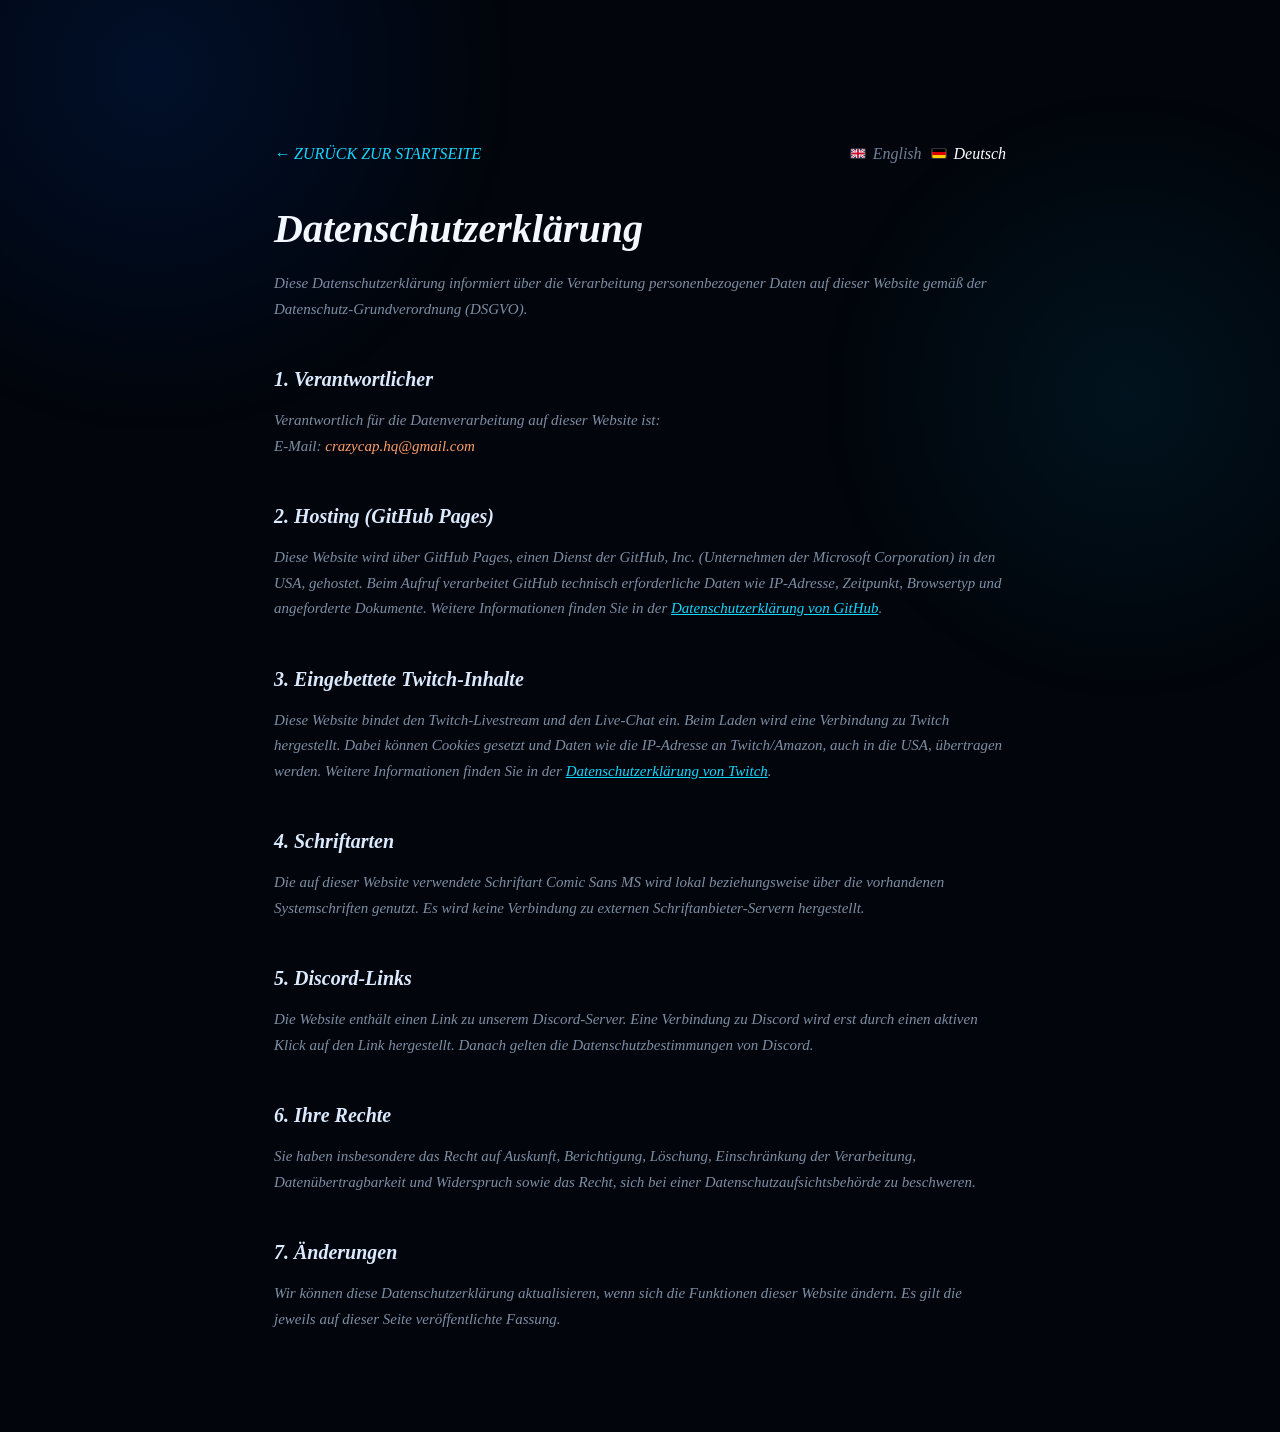
==== commit 58868def: "Add files via upload" ====
--- a/datenschutz.html
+++ b/datenschutz.html
@@ -16,7 +16,8 @@
     .legal-toolbar { display:flex; justify-content:space-between; align-items:center; gap:16px; margin-bottom:28px; }
     .legal-back, .legal-lang { font-family: "Comic Sans MS", cursive; }
     .legal-back { color:var(--cyan); text-decoration:none; }
-    .legal-lang { display:flex; gap:10px; }
+    .legal-lang { display:flex; align-items:center; gap:10px; }
+    .legal-lang a { display:inline-flex; align-items:center; gap:4px; }
     .legal-lang a { text-decoration:none; color:#718096; }
     .legal-lang a.active, .legal-lang a:hover { color:#fff; }
   </style>
@@ -25,7 +26,10 @@
   <main class="legal-page">
     <div class="legal-toolbar">
       <a class="legal-back" href="index.html">← ZURÜCK ZUR STARTSEITE</a>
-      <nav class="legal-lang" aria-label="Sprache"><a class="active" href="datenschutz.html">Deutsch</a><a href="privacy-policy.html">English</a></nav>
+      <nav class="legal-lang" aria-label="Sprache">
+        <a href="privacy-policy.html"><svg class="language-flag flag-gb" aria-hidden="true" viewBox="0 0 60 40"><rect width="60" height="40" fill="#012169"/><path d="M0 0 60 40M60 0 0 40" stroke="#fff" stroke-width="10"/><path d="M0 0 60 40M60 0 0 40" stroke="#c8102e" stroke-width="4"/><path d="M30 0v40M0 20h60" stroke="#fff" stroke-width="16"/><path d="M30 0v40M0 20h60" stroke="#c8102e" stroke-width="8"/></svg>English</a>
+        <a class="active" href="datenschutz.html"><svg class="language-flag flag-de" aria-hidden="true" viewBox="0 0 60 40"><rect width="60" height="40" fill="#ffce00"/><rect width="60" height="13.33" fill="#000"/><rect width="60" height="13.34" y="13.33" fill="#dd0000"/></svg>Deutsch</a>
+      </nav>
     </div>
     <h1>Datenschutzerklärung</h1>
     <p>Diese Datenschutzerklärung informiert über die Verarbeitung personenbezogener Daten auf dieser Website gemäß der Datenschutz-Grundverordnung (DSGVO).</p>
--- a/style.css
+++ b/style.css
@@ -1662,6 +1662,10 @@
 }
 
 .language-dropdown-button {
+  display: inline-flex;
+  align-items: center;
+  justify-content: center;
+  gap: 4px;
   min-width: 92px;
   border: 1px solid rgba(159, 176, 199, .25);
   border-radius: 999px;
@@ -1672,6 +1676,33 @@
   letter-spacing: 1px;
   cursor: pointer;
   transition: .2s;
+}
+
+.language-flag {
+  display: block;
+  width: 14px;
+  height: 9px;
+  flex: 0 0 14px;
+  vertical-align: middle;
+  margin-right: 4px;
+  border-radius: 1px;
+  overflow: hidden;
+  box-shadow: 0 0 0 1px rgba(255, 255, 255, .18);
+}
+
+.language-option {
+  display: flex !important;
+  flex-direction: row !important;
+  flex-wrap: nowrap;
+  align-items: center;
+  justify-content: flex-start;
+  gap: 4px;
+  white-space: nowrap;
+}
+
+.language-option .language-flag {
+  display: block;
+  margin-right: 1px;
 }
 
 .language-dropdown-button::after {
@@ -1714,6 +1745,10 @@
   backdrop-filter: blur(16px);
 }
 
+.language-dropdown .language-option {
+  min-height: 32px;
+}
+
 .language-dropdown.open {
   display: flex;
 }
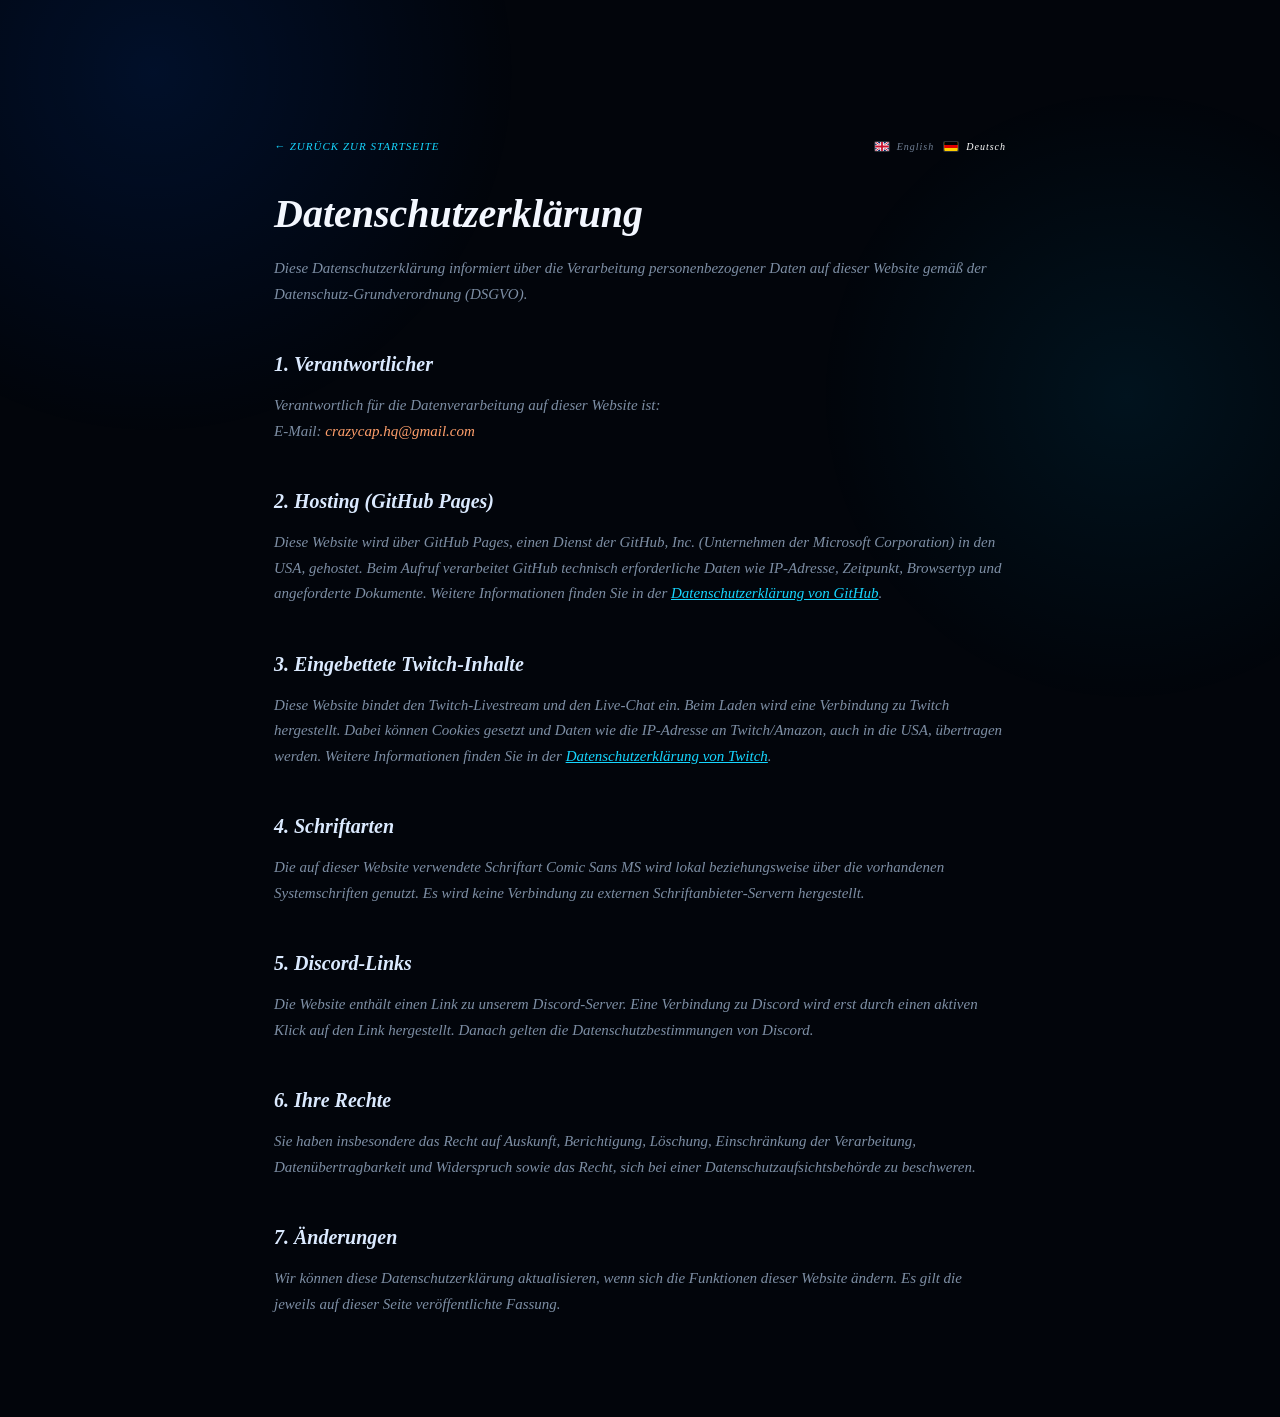
==== commit 49f6d9cb: "Add files via upload" ====
--- a/datenschutz.html
+++ b/datenschutz.html
@@ -7,16 +7,16 @@
   <title>Datenschutz | n0w or neVer</title>
   <link rel="stylesheet" href="style.css">
   <style>
-    .legal-page { max-width: 780px; margin: 0 auto; padding: 140px 24px 100px; line-height: 1.7; }
-    .legal-page h1 { font-size: clamp(28px, 5vw, 40px); margin-bottom: 8px; }
-    .legal-page h2 { font-size: 20px; margin: 40px 0 12px; color: var(--ice); }
+    .legal-page { max-width: 780px; margin: 0 auto; padding: 140px 24px 100px; color: var(--text); line-height: 1.7; }
+    .legal-page h1, .legal-page h2 { font-family: "Comic Sans MS", cursive; }
+    .legal-page h1 { font-size: clamp(28px, 5vw, 40px); margin-bottom: 8px; text-wrap: balance; }
+    .legal-page h2 { font-size: 20px; margin: 40px 0 12px; color: var(--ice); text-wrap: balance; }
     .legal-page p, .legal-page li { color: var(--muted); font-size: 15px; }
     .legal-page a { color: var(--cyan); }
     .legal-page .placeholder { color: #ff9f6b; }
     .legal-toolbar { display:flex; justify-content:space-between; align-items:center; gap:16px; margin-bottom:28px; }
-    .legal-back, .legal-lang { font-family: "Comic Sans MS", cursive; }
-    .legal-back { color:var(--cyan); text-decoration:none; }
-    .legal-lang { display:flex; align-items:center; gap:10px; }
+    .legal-back { display:inline-block; font:11px "Comic Sans MS", cursive; letter-spacing:1px; color:var(--cyan); text-decoration:none; }
+    .legal-lang { display:flex; align-items:center; gap:10px; font:10px "Comic Sans MS", cursive; letter-spacing:1px; }
     .legal-lang a { display:inline-flex; align-items:center; gap:4px; }
     .legal-lang a { text-decoration:none; color:#718096; }
     .legal-lang a.active, .legal-lang a:hover { color:#fff; }
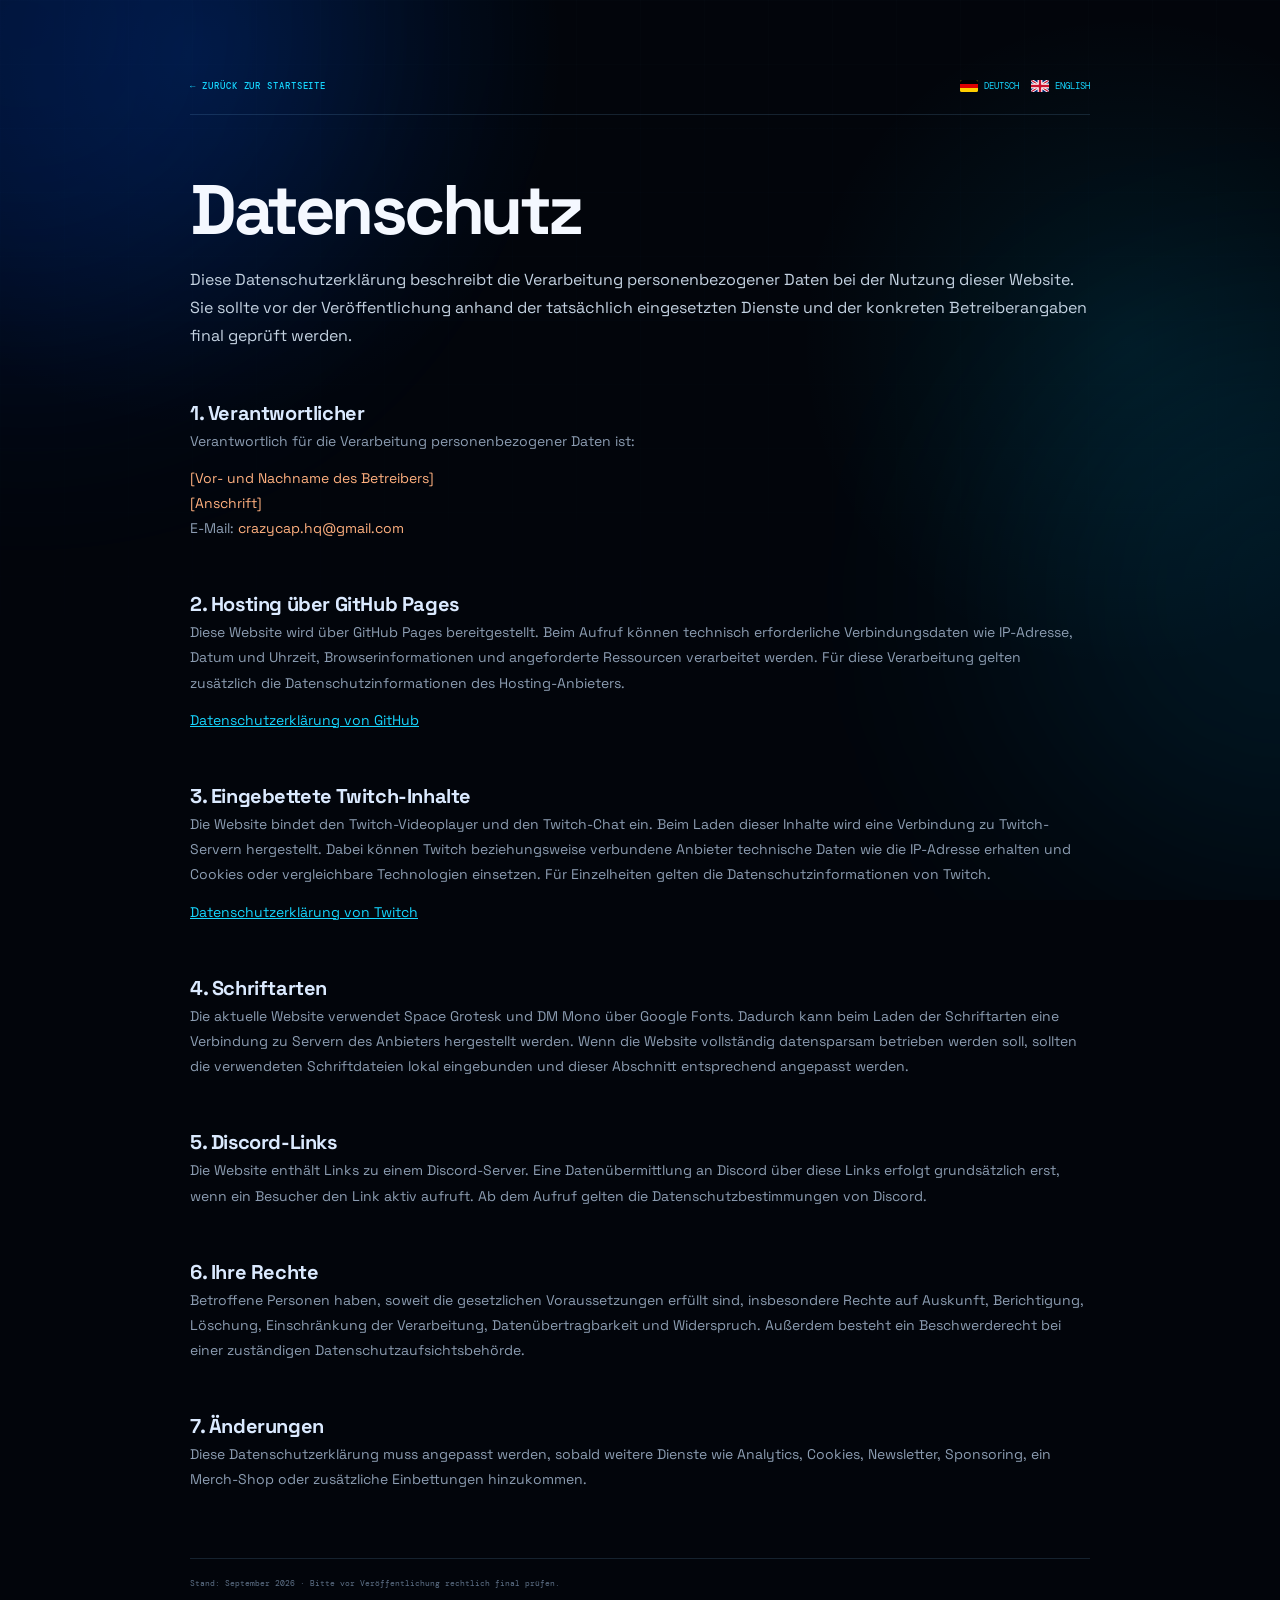
==== commit 2805a109: "Add files via upload" ====
--- a/datenschutz.html
+++ b/datenschutz.html
@@ -1,52 +1,53 @@
-<!DOCTYPE html>
-<html lang="de">
-<head>
-  <meta charset="UTF-8">
-  <meta name="viewport" content="width=device-width, initial-scale=1.0">
-  <meta name="robots" content="noindex">
-  <title>Datenschutz | n0w or neVer</title>
-  <link rel="stylesheet" href="style.css">
-  <style>
-    .legal-page { max-width: 780px; margin: 0 auto; padding: 140px 24px 100px; color: var(--text); line-height: 1.7; }
-    .legal-page h1, .legal-page h2 { font-family: "Comic Sans MS", cursive; }
-    .legal-page h1 { font-size: clamp(28px, 5vw, 40px); margin-bottom: 8px; text-wrap: balance; }
-    .legal-page h2 { font-size: 20px; margin: 40px 0 12px; color: var(--ice); text-wrap: balance; }
-    .legal-page p, .legal-page li { color: var(--muted); font-size: 15px; }
-    .legal-page a { color: var(--cyan); }
-    .legal-page .placeholder { color: #ff9f6b; }
-    .legal-toolbar { display:flex; justify-content:space-between; align-items:center; gap:16px; margin-bottom:28px; }
-    .legal-back { display:inline-block; font:11px "Comic Sans MS", cursive; letter-spacing:1px; color:var(--cyan); text-decoration:none; }
-    .legal-lang { display:flex; align-items:center; gap:10px; font:10px "Comic Sans MS", cursive; letter-spacing:1px; }
-    .legal-lang a { display:inline-flex; align-items:center; gap:4px; }
-    .legal-lang a { text-decoration:none; color:#718096; }
-    .legal-lang a.active, .legal-lang a:hover { color:#fff; }
-  </style>
-</head>
-<body>
-  <main class="legal-page">
-    <div class="legal-toolbar">
-      <a class="legal-back" href="index.html">← ZURÜCK ZUR STARTSEITE</a>
-      <nav class="legal-lang" aria-label="Sprache">
-        <a href="privacy-policy.html"><svg class="language-flag flag-gb" aria-hidden="true" viewBox="0 0 60 40"><rect width="60" height="40" fill="#012169"/><path d="M0 0 60 40M60 0 0 40" stroke="#fff" stroke-width="10"/><path d="M0 0 60 40M60 0 0 40" stroke="#c8102e" stroke-width="4"/><path d="M30 0v40M0 20h60" stroke="#fff" stroke-width="16"/><path d="M30 0v40M0 20h60" stroke="#c8102e" stroke-width="8"/></svg>English</a>
-        <a class="active" href="datenschutz.html"><svg class="language-flag flag-de" aria-hidden="true" viewBox="0 0 60 40"><rect width="60" height="40" fill="#ffce00"/><rect width="60" height="13.33" fill="#000"/><rect width="60" height="13.34" y="13.33" fill="#dd0000"/></svg>Deutsch</a>
-      </nav>
-    </div>
-    <h1>Datenschutzerklärung</h1>
-    <p>Diese Datenschutzerklärung informiert über die Verarbeitung personenbezogener Daten auf dieser Website gemäß der Datenschutz-Grundverordnung (DSGVO).</p>
-    <h2>1. Verantwortlicher</h2>
-    <p>Verantwortlich für die Datenverarbeitung auf dieser Website ist:<br>E-Mail: <span class="placeholder">crazycap.hq@gmail.com</span></p>
-    <h2>2. Hosting (GitHub Pages)</h2>
-    <p>Diese Website wird über GitHub Pages, einen Dienst der GitHub, Inc. (Unternehmen der Microsoft Corporation) in den USA, gehostet. Beim Aufruf verarbeitet GitHub technisch erforderliche Daten wie IP-Adresse, Zeitpunkt, Browsertyp und angeforderte Dokumente. Weitere Informationen finden Sie in der <a href="https://docs.github.com/site-policy/privacy-policies/github-privacy-statement" target="_blank" rel="noopener">Datenschutzerklärung von GitHub</a>.</p>
-    <h2>3. Eingebettete Twitch-Inhalte</h2>
-    <p>Diese Website bindet den Twitch-Livestream und den Live-Chat ein. Beim Laden wird eine Verbindung zu Twitch hergestellt. Dabei können Cookies gesetzt und Daten wie die IP-Adresse an Twitch/Amazon, auch in die USA, übertragen werden. Weitere Informationen finden Sie in der <a href="https://legal.twitch.tv/legal/privacy/" target="_blank" rel="noopener">Datenschutzerklärung von Twitch</a>.</p>
-    <h2>4. Schriftarten</h2>
-    <p>Die auf dieser Website verwendete Schriftart Comic Sans MS wird lokal beziehungsweise über die vorhandenen Systemschriften genutzt. Es wird keine Verbindung zu externen Schriftanbieter-Servern hergestellt.</p>
-    <h2>5. Discord-Links</h2>
-    <p>Die Website enthält einen Link zu unserem Discord-Server. Eine Verbindung zu Discord wird erst durch einen aktiven Klick auf den Link hergestellt. Danach gelten die Datenschutzbestimmungen von Discord.</p>
-    <h2>6. Ihre Rechte</h2>
-    <p>Sie haben insbesondere das Recht auf Auskunft, Berichtigung, Löschung, Einschränkung der Verarbeitung, Datenübertragbarkeit und Widerspruch sowie das Recht, sich bei einer Datenschutzaufsichtsbehörde zu beschweren.</p>
-    <h2>7. Änderungen</h2>
-    <p>Wir können diese Datenschutzerklärung aktualisieren, wenn sich die Funktionen dieser Website ändern. Es gilt die jeweils auf dieser Seite veröffentlichte Fassung.</p>
-  </main>
-</body>
-</html>
+<!DOCTYPE html>
+<html lang="de">
+<head>
+  <meta charset="UTF-8">
+  <meta name="viewport" content="width=device-width, initial-scale=1.0">
+  <meta name="robots" content="noindex, nofollow">
+  <meta name="theme-color" content="#02050b">
+  <title>Datenschutz | n0w or neVer</title>
+  <link rel="icon" type="image/png" href="logo.png">
+  <link rel="stylesheet" href="style.css">
+</head>
+<body>
+  <div class="site-background" aria-hidden="true"><div class="ambient ambient-a"></div><div class="ambient ambient-b"></div><div class="background-grid"></div></div>
+  <main class="legal-page">
+    <div class="legal-toolbar">
+      <a class="legal-back" href="index.html">← ZURÜCK ZUR STARTSEITE</a>
+      <nav class="legal-lang" aria-label="Sprache">
+        <a class="active" href="datenschutz.html"><svg class="language-flag flag-de" viewBox="0 0 60 40" aria-hidden="true"><rect width="60" height="40" fill="#ffce00"/><rect width="60" height="13.33" fill="#000"/><rect width="60" height="13.34" y="13.33" fill="#dd0000"/></svg>Deutsch</a>
+        <a href="privacy-policy.html"><svg class="language-flag flag-gb" viewBox="0 0 60 40" aria-hidden="true"><rect width="60" height="40" fill="#012169"/><path d="M0 0 60 40M60 0 0 40" stroke="#fff" stroke-width="10"/><path d="M0 0 60 40M60 0 0 40" stroke="#c8102e" stroke-width="4"/><path d="M30 0v40M0 20h60" stroke="#fff" stroke-width="16"/><path d="M30 0v40M0 20h60" stroke="#c8102e" stroke-width="8"/></svg>English</a>
+      </nav>
+    </div>
+
+    <h1>Datenschutz</h1>
+    <p class="legal-intro">Diese Datenschutzerklärung beschreibt die Verarbeitung personenbezogener Daten bei der Nutzung dieser Website. Sie sollte vor der Veröffentlichung anhand der tatsächlich eingesetzten Dienste und der konkreten Betreiberangaben final geprüft werden.</p>
+
+    <h2>1. Verantwortlicher</h2>
+    <p>Verantwortlich für die Verarbeitung personenbezogener Daten ist:</p>
+    <p><span class="placeholder">[Vor- und Nachname des Betreibers]</span><br><span class="placeholder">[Anschrift]</span><br>E-Mail: <span class="placeholder">crazycap.hq@gmail.com</span></p>
+
+    <h2>2. Hosting über GitHub Pages</h2>
+    <p>Diese Website wird über GitHub Pages bereitgestellt. Beim Aufruf können technisch erforderliche Verbindungsdaten wie IP-Adresse, Datum und Uhrzeit, Browserinformationen und angeforderte Ressourcen verarbeitet werden. Für diese Verarbeitung gelten zusätzlich die Datenschutzinformationen des Hosting-Anbieters.</p>
+    <p><a href="https://docs.github.com/en/site-policy/privacy-policies/github-privacy-statement" target="_blank" rel="noopener noreferrer">Datenschutzerklärung von GitHub</a></p>
+
+    <h2>3. Eingebettete Twitch-Inhalte</h2>
+    <p>Die Website bindet den Twitch-Videoplayer und den Twitch-Chat ein. Beim Laden dieser Inhalte wird eine Verbindung zu Twitch-Servern hergestellt. Dabei können Twitch beziehungsweise verbundene Anbieter technische Daten wie die IP-Adresse erhalten und Cookies oder vergleichbare Technologien einsetzen. Für Einzelheiten gelten die Datenschutzinformationen von Twitch.</p>
+    <p><a href="https://legal.twitch.com/en/legal/privacy-notice/" target="_blank" rel="noopener noreferrer">Datenschutzerklärung von Twitch</a></p>
+
+    <h2>4. Schriftarten</h2>
+    <p>Die aktuelle Website verwendet Space Grotesk und DM Mono über Google Fonts. Dadurch kann beim Laden der Schriftarten eine Verbindung zu Servern des Anbieters hergestellt werden. Wenn die Website vollständig datensparsam betrieben werden soll, sollten die verwendeten Schriftdateien lokal eingebunden und dieser Abschnitt entsprechend angepasst werden.</p>
+
+    <h2>5. Discord-Links</h2>
+    <p>Die Website enthält Links zu einem Discord-Server. Eine Datenübermittlung an Discord über diese Links erfolgt grundsätzlich erst, wenn ein Besucher den Link aktiv aufruft. Ab dem Aufruf gelten die Datenschutzbestimmungen von Discord.</p>
+
+    <h2>6. Ihre Rechte</h2>
+    <p>Betroffene Personen haben, soweit die gesetzlichen Voraussetzungen erfüllt sind, insbesondere Rechte auf Auskunft, Berichtigung, Löschung, Einschränkung der Verarbeitung, Datenübertragbarkeit und Widerspruch. Außerdem besteht ein Beschwerderecht bei einer zuständigen Datenschutzaufsichtsbehörde.</p>
+
+    <h2>7. Änderungen</h2>
+    <p>Diese Datenschutzerklärung muss angepasst werden, sobald weitere Dienste wie Analytics, Cookies, Newsletter, Sponsoring, ein Merch-Shop oder zusätzliche Einbettungen hinzukommen.</p>
+
+    <div class="legal-footer">Stand: September 2026 · Bitte vor Veröffentlichung rechtlich final prüfen.</div>
+  </main>
+</body>
+</html>
--- a/style.css
+++ b/style.css
@@ -1,1812 +1,392 @@
-﻿/* =========================================
-   ROOT VARIABLES
-========================================= */
-
-:root {
-  --bg: #02050b;
-  --panel: #07101c;
-  --panel-2: #0a1523;
-  --text: #f3f7ff;
-  --muted: #7d8ea4;
-  --line: rgba(79, 157, 235, .18);
-  --blue: #0b84ff;
-  --cyan: #16d6ff;
-  --ice: #dbeaff;
-  --radius: 22px;
-}
-
-
-/* =========================================
-   GLOBAL RESET & BASE
-========================================= */
-
-* {
-  box-sizing: border-box;
-  margin: 0;
-  padding: 0;
-}
-
-
-html {
-  scroll-behavior: smooth;
-}
-
-
-body {
-  font-family: "Comic Sans MS", cursive;
-  background: var(--bg);
-  color: var(--text);
-  overflow-x: hidden;
-  line-height: 1.5;
-}
-
-button,
-input,
-textarea,
-select {
-  font-family: inherit;
-}
-
-
-body::before {
-  content: "";
-  position: fixed;
-  inset: 0;
-  pointer-events: none;
-  z-index: -5;
-
-  background:
-    radial-gradient(
-      circle at 12% 8%,
-      rgba(0, 90, 255, .13),
-      transparent 26%
-    ),
-
-    radial-gradient(
-      circle at 88% 44%,
-      rgba(0, 191, 255, .08),
-      transparent 25%
-    );
-}
-
-
-.grid {
-  display: none;
-}
-
-
-.ambient {
-  position: fixed;
-  border-radius: 50%;
-  filter: blur(120px);
-  pointer-events: none;
-  z-index: -3;
-}
-
-
-.ambient-a {
-  width: 650px;
-  height: 650px;
-  background: rgba(0, 78, 255, .16);
-  top: -260px;
-  left: -250px;
-}
-
-
-.ambient-b {
-  width: 600px;
-  height: 600px;
-  background: rgba(0, 185, 255, .11);
-  right: -270px;
-  top: 45%;
-}
-
-
-.section-shell {
-  width: min(1320px, 90%);
-  margin: auto;
-}
-
-
-/* =========================================
-   HEADER & NAVIGATION
-========================================= */
-
-.site-header {
-  position: sticky;
-  top: 0;
-  z-index: 100;
-
-  height: 82px;
-
-  padding:
-    0
-    max(5vw, 24px);
-
-  display: flex;
-  align-items: center;
-  justify-content: space-between;
-
-  background:
-    rgba(2, 5, 11, .82);
-
-  backdrop-filter:
-    blur(20px);
-
-  border-bottom:
-    1px solid var(--line);
-}
-
-
-.brand {
-  display: flex;
-  align-items: center;
-  gap: 12px;
-
-  color: #fff;
-  text-decoration: none;
-}
-
-
-.brand-logo {
-  width: 52px;
-  height: 52px;
-
-  object-fit: contain;
-
-  filter:
-    drop-shadow(
-      0 0 14px
-      rgba(0, 149, 255, .25)
-    );
-}
-
-
-.site-header .brand-copy {
-  display: block;
-}
-
-
-.brand-copy strong {
-  display: block;
-  font-size: 15px;
-  letter-spacing: .2px;
-}
-
-
-.brand-copy small {
-  display: block;
-
-  color: #72859d;
-
-  font:
-    9px
-    "Comic Sans MS",
-    monospace;
-
-  letter-spacing: 1.8px;
-  margin-top: 3px;
-}
-
-
-.desktop-nav {
-  display: flex;
-  gap: 31px;
-}
-
-
-.desktop-nav a,
-footer a {
-  color: #95a5ba;
-  text-decoration: none;
-
-  font:
-    10px
-    "Comic Sans MS",
-    monospace;
-
-  letter-spacing: 1.5px;
-
-  transition: .2s;
-}
-
-
-.desktop-nav a:hover,
-footer a:hover {
-  color: #fff;
-}
-
-
-.header-actions {
-  display: flex;
-  align-items: center;
-  gap: 18px;
-}
-
-
-.live-indicator {
-  font:
-    10px
-    "Comic Sans MS",
-    monospace;
-
-  letter-spacing: 1px;
-
-  color: #9fb0c7;
-
-  display: flex;
-  align-items: center;
-  gap: 7px;
-}
-
-
-.live-indicator-link {
-  text-decoration: none;
-
-  padding: 8px 14px;
-
-  border: 1px solid rgba(159, 176, 199, 0.25);
-  border-radius: 999px;
-
-  cursor: pointer;
-
-  transition:
-    border-color 0.2s ease,
-    color 0.2s ease,
-    background 0.2s ease;
-}
-
-
-.live-indicator-link:hover {
-  color: #fff;
-
-  border-color: var(--cyan);
-
-  background: rgba(34, 211, 238, 0.08);
-}
-
-
-.twitch-glyph {
-  width: 15px;
-  height: 15px;
-
-  flex-shrink: 0;
-
-  color: #9fb0c7;
-
-  transition: color 0.2s ease;
-}
-
-
-.live-indicator-link:hover .twitch-glyph {
-  color: var(--cyan);
-}
-
-
-.live-indicator i {
-  width: 7px;
-  height: 7px;
-
-  border-radius: 50%;
-
-  background: var(--cyan);
-
-  box-shadow:
-    0 0 13px var(--cyan);
-
-  display: inline-block;
-}
-
-
-.live-indicator i.offline {
-  background: #718096;
-
-  box-shadow:
-    none;
-}
-
-
-.menu-button {
-  display: none;
-
-  background: none;
-  border: 0;
-
-  color: #fff;
-
-  font-size: 23px;
-
-  cursor: pointer;
-}
-
-
-/* =========================================
-   HERO SECTION
-========================================= */
-
-.hero {
-  min-height: 710px;
-
-  display: grid;
-
-  grid-template-columns:
-    1fr
-    .9fr;
-
-  gap: 50px;
-
-  align-items: center;
-
-  padding:
-    70px
-    0
-    85px;
-}
-
-
-.eyebrow {
-  font:
-    10px
-    "Comic Sans MS",
-    monospace;
-
-  letter-spacing: 2.1px;
-
-  color: #6d98c5;
-
-  display: flex;
-  align-items: center;
-  gap: 10px;
-  white-space: nowrap;
-}
-
-
-.eyebrow > span {
-  display: none;
-}
-
-
-.hero h1,
-.section-heading h2,
-.about-big h2,
-.community-cta h2 {
-  font-size:
-    clamp(
-      52px,
-      7.2vw,
-      108px
-    );
-
-  line-height: .88;
-
-  letter-spacing: -.07em;
-
-  margin: 24px 0;
-
-  font-weight: 700;
-}
-
-
-.hero h1 em,
-.section-heading h2 em,
-.about-big h2 em,
-.community-cta h2 em {
-  font-style: normal;
-
-  color: var(--cyan);
-
-  text-shadow:
-    0 0 38px
-    rgba(22, 214, 255, .18);
-}
-
-
-.hero p {
-  max-width: 610px;
-
-  color: #91a0b4;
-
-  font-size: 17px;
-
-  line-height: 1.8;
-}
-
-
-.hero p strong {
-  color: #dceaff;
-}
-
-
-.hero-actions {
-  display: flex;
-  gap: 13px;
-  flex-wrap: wrap;
-
-  margin-top: 32px;
-}
-
-
-.button {
-  display: inline-flex;
-  align-items: center;
-  gap: 16px;
-
-  padding:
-    14px
-    20px;
-
-  border-radius: 11px;
-
-  text-decoration: none;
-
-  font:
-    10px
-    "Comic Sans MS",
-    monospace;
-
-  letter-spacing: 1.1px;
-
-  transition: .25s;
-}
-
-
-.button-primary {
-  background:
-    linear-gradient(
-      135deg,
-      #066ef5,
-      #0ec9ff
-    );
-
-  color: #fff;
-
-  box-shadow:
-    0 15px 40px
-    rgba(0, 117, 255, .23);
-}
-
-
-.button-primary:hover {
-  transform:
-    translateY(-3px);
-
-  box-shadow:
-    0 22px 48px
-    rgba(0, 160, 255, .3);
-}
-
-
-.button-ghost {
-  color: #d5e7f8;
-
-  border:
-    1px solid
-    rgba(110, 170, 220, .26);
-
-  background:
-    rgba(255, 255, 255, .02);
-}
-
-
-.button-ghost:hover {
-  border-color: var(--cyan);
-
-  background:
-    rgba(15, 184, 255, .07);
-}
-
-
-.hero-visual {
-  min-height: 510px;
-
-  position: relative;
-
-  display: grid;
-  place-items: center;
-}
-
-
-.logo-aura {
-  position: absolute;
-
-  width: 84%;
-
-  aspect-ratio: 1;
-
-  border-radius: 50%;
-
-  background:
-    radial-gradient(
-      circle,
-      rgba(0, 141, 255, .26),
-      rgba(0, 141, 255, .08) 35%,
-      transparent 68%
-    );
-
-  filter:
-    blur(10px);
-}
-
-
-.hero-logo {
-  position: relative;
-
-  z-index: 2;
-
-  width:
-    min(
-      112%,
-      590px
-    );
-
-  aspect-ratio: 1;
-
-  object-fit: contain;
-
-  filter:
-    drop-shadow(0 22px 55px rgba(0, 0, 0, .58))
-    drop-shadow(0 0 25px rgba(0, 136, 255, .24))
-    drop-shadow(0 0 70px rgba(22, 214, 255, .14));
-
-  opacity: .86;
-  mix-blend-mode: screen;
-  border-radius: 22%;
-  mask-image:
-    linear-gradient(to right, transparent 0%, rgba(0, 0, 0, .88) 10%, #000 22%, #000 78%, rgba(0, 0, 0, .88) 90%, transparent 100%),
-    linear-gradient(to bottom, transparent 0%, rgba(0, 0, 0, .88) 10%, #000 22%, #000 78%, rgba(0, 0, 0, .88) 90%, transparent 100%);
-  mask-composite: intersect;
-  -webkit-mask-image:
-    linear-gradient(to right, transparent 0%, rgba(0, 0, 0, .88) 10%, #000 22%, #000 78%, rgba(0, 0, 0, .88) 90%, transparent 100%),
-    linear-gradient(to bottom, transparent 0%, rgba(0, 0, 0, .88) 10%, #000 22%, #000 78%, rgba(0, 0, 0, .88) 90%, transparent 100%);
-  -webkit-mask-composite: source-in;
-  will-change: transform;
-
-  animation:
-    floatLogo
-    14s
-    ease-in-out
-    infinite;
-}
-
-
-@keyframes floatLogo {
-  0%, 100% {
-    transform: translate3d(0, 0, 0);
-  }
-
-  50% {
-    transform: translate3d(0, -12px, 0);
-  }
-}
-
-
-/* =========================================
-   LIVE SECTION
-========================================= */
-
-.live-section {
-  padding: 92px 0;
-}
-
-
-.section-heading {
-  display: flex;
-
-  justify-content: space-between;
-
-  align-items: end;
-
-  gap: 30px;
-
-  margin-bottom: 32px;
-}
-
-
-.section-heading h2 {
-  font-size:
-    clamp(
-      38px,
-      5vw,
-      70px
-    );
-
-  margin:
-    13px
-    0
-    0;
-}
-
-
-.status-card {
-  display: flex;
-  align-items: center;
-  gap: 12px;
-
-  padding:
-    12px
-    15px;
-
-  background:
-    rgba(255, 255, 255, .025);
-
-  border:
-    1px solid var(--line);
-
-  border-radius: 13px;
-
-  min-width: 230px;
-}
-
-
-.status-card > i {
-  width: 8px;
-  height: 8px;
-
-  border-radius: 22%;
-
-  background: #718096;
-}
-
-
-.status-card > i.live {
-  background: var(--cyan);
-
-  box-shadow:
-    0 0 15px var(--cyan);
-}
-
-
-.status-card strong {
-  display: block;
-
-  font-size: 12px;
-}
-
-
-.status-card span {
-  display: block;
-
-  font:
-    9px
-    "Comic Sans MS",
-    monospace;
-
-  color: #718096;
-
-  margin-top: 2px;
-}
-
-
-.live-layout {
-  display: grid;
-
-  grid-template-columns:
-    minmax(0, 1fr)
-    350px;
-
-  gap: 18px;
-
-  align-items: stretch;
-}
-
-
-.video-column {
-  min-width: 0;
-}
-
-
-/* =========================================
-   TWITCH PLAYER
-========================================= */
-
-.player-frame {
-  position: relative;
-
-  width: 100%;
-
-  aspect-ratio:
-    16 / 9;
-
-  min-height: 300px;
-
-  background: #000;
-
-  border:
-    1px solid
-    rgba(66, 168, 246, .36);
-
-  border-radius: 20px;
-
-  overflow: hidden;
-
-  box-shadow:
-    0 35px 100px
-    rgba(0, 0, 0, .58),
-
-    0 0 70px
-    rgba(0, 117, 255, .1);
-}
-
-
-.twitch-player {
-  position: absolute;
-
-  inset: 0;
-
-  width: 100%;
-  height: 100%;
-
-  background: #000;
-}
-
-
-.twitch-player iframe {
-  display: block;
-
-  width: 100% !important;
-  height: 100% !important;
-
-  border: 0;
-}
-
-
-/* =========================================
-   TWITCH CHAT
-========================================= */
-
-.chat-frame {
-  min-height: 100%;
-
-  display: flex;
-  flex-direction: column;
-
-  background:
-    linear-gradient(
-      145deg,
-      rgba(8, 17, 29, .98),
-      rgba(5, 10, 18, .98)
-    );
-
-  border:
-    1px solid
-    rgba(66, 168, 246, .28);
-
-  border-radius: 20px;
-
-  overflow: hidden;
-
-  box-shadow:
-    0 28px 80px
-    rgba(0, 0, 0, .38);
-}
-
-
-.chat-header {
-  height: 48px;
-
-  flex:
-    0
-    0
-    48px;
-
-  padding:
-    0
-    16px;
-
-  display: flex;
-  align-items: center;
-
-  gap: 9px;
-
-  border-bottom:
-    1px solid var(--line);
-
-  font:
-    10px
-    "Comic Sans MS",
-    monospace;
-
-  letter-spacing: 1px;
-}
-
-
-.chat-header strong {
-  font-weight: 500;
-}
-
-
-.chat-header > span:last-child {
-  margin-left: auto;
-
-  color: #6e8298;
-
-  font-size: 8px;
-}
-
-
-.chat-live-dot {
-  width: 7px;
-  height: 7px;
-
-  border-radius: 50%;
-
-  background: var(--cyan);
-
-  box-shadow:
-    0 0 12px var(--cyan);
-}
-
-
-.chat-live-dot.offline {
-  background: #718096;
-
-  box-shadow: none;
-}
-
-
-.chat-frame iframe {
-  display: block;
-
-  flex: 1;
-
-  width: 100%;
-
-  min-height: 0;
-
-  border: 0;
-
-  background: #000;
-}
-
-
-/* =========================================
-   STREAM FOOTER
-========================================= */
-
-.stream-footer {
-  display: flex;
-
-  justify-content: space-between;
-
-  gap: 30px;
-
-  margin-top: 20px;
-
-  align-items: center;
-}
-
-
-.tag {
-  font:
-    9px
-    "Comic Sans MS",
-    monospace;
-
-  letter-spacing: 1.4px;
-
-  color: #56d6ff;
-
-  background:
-    rgba(0, 166, 255, .1);
-
-  padding:
-    6px
-    8px;
-
-  border-radius: 5px;
-}
-
-
-.stream-info h3 {
-  font-size: 21px;
-
-  margin-top: 11px;
-}
-
-
-.stream-info p {
-  color: #718096;
-
-  font-size: 13px;
-
-  margin-top: 4px;
-}
-
-
-.stream-actions {
-  display: flex;
-
-  gap: 9px;
-
-  flex-wrap: wrap;
-}
-
-
-.icon-button {
-  border:
-    1px solid var(--line);
-
-  background: #090f18;
-
-  color: #b5c4d5;
-
-  padding:
-    11px
-    13px;
-
-  border-radius: 9px;
-
-  text-decoration: none;
-
-  font:
-    9px
-    "Comic Sans MS",
-    monospace;
-
-  letter-spacing: 1px;
-
-  cursor: pointer;
-}
-
-
-.icon-button:hover {
-  border-color:
-    rgba(22, 214, 255, .6);
-
-  color: #fff;
-}
-
-
-/* =========================================
-   SCHEDULE SECTION
-========================================= */
-
-.schedule-section {
-  padding:
-    0
-    0
-    120px;
-}
-
-
-.compact {
-  align-items: end;
-}
-
-
-.section-intro {
-  max-width: 390px;
-
-  color: #718096;
-
-  font-size: 14px;
-}
-
-
-.schedule-grid {
-  display: grid;
-
-  grid-template-columns:
-    repeat(3, 1fr);
-
-  gap: 16px;
-}
-
-
-.schedule-card {
-  position: relative;
-
-  min-height: 290px;
-
-  padding: 28px;
-
-  background:
-    linear-gradient(
-      145deg,
-      #09111d,
-      #05080e
-    );
-
-  border:
-    1px solid var(--line);
-
-  border-radius: 17px;
-
-  overflow: hidden;
-
-  transition: .3s;
-}
-
-
-.schedule-card:hover {
-  transform:
-    translateY(-6px);
-
-  border-color:
-    rgba(22, 214, 255, .45);
-}
-
-
-.schedule-card.featured {
-  background:
-    linear-gradient(
-      145deg,
-      #0a2742,
-      #07101c
-    );
-}
-
-
-.schedule-label {
-  font:
-    9px
-    "Comic Sans MS",
-    monospace;
-
-  color: #6388af;
-
-  letter-spacing: 1.4px;
-}
-
-
-.schedule-time {
-  font-size: 46px;
-
-  font-weight: 700;
-
-  letter-spacing: -3px;
-
-  margin:
-    40px
-    0
-    8px;
-}
-
-
-.schedule-card h3 {
-  font-size: 17px;
-
-  letter-spacing: .5px;
-}
-
-
-.schedule-card p {
-  font-size: 13px;
-
-  color: #758297;
-
-  line-height: 1.7;
-
-  margin-top: 9px;
-
-  max-width: 290px;
-}
-
-
-.schedule-arrow {
-  position: absolute;
-
-  right: 23px;
-  bottom: 19px;
-
-  color: var(--cyan);
-
-  font-size: 20px;
-}
-
-
-/* =========================================
-   ABOUT SECTION
-========================================= */
-
-.about-section {
-  display: grid;
-
-  grid-template-columns:
-    1fr
-    1fr;
-
-  gap: 100px;
-
-  padding:
-    100px
-    0;
-
-  border-top:
-    1px solid var(--line);
-}
-
-
-.about-big h2 {
-  font-size:
-    clamp(
-      40px,
-      5vw,
-      72px
-    );
-}
-
-
-.about-copy {
-  padding-top: 42px;
-}
-
-
-.about-copy p {
-  color: #7e8b9f;
-
-  line-height: 1.85;
-
-  margin-bottom: 18px;
-}
-
-
-.about-copy .lead {
-  color: #c4d2e1;
-
-  font-size: 18px;
-}
-
-
-.principles {
-  margin-top: 42px;
-
-  border-top:
-    1px solid var(--line);
-}
-
-
-.principles div {
-  padding:
-    18px
-    0;
-
-  border-bottom:
-    1px solid var(--line);
-
-  display: grid;
-
-  grid-template-columns:
-    45px
-    1fr;
-
-  column-gap: 12px;
-}
-
-
-.principles span {
-  color: var(--cyan);
-
-  font:
-    10px
-    "Comic Sans MS",
-    monospace;
-
-  padding-top: 4px;
-}
-
-
-.principles strong {
-  font-size: 12px;
-
-  letter-spacing: 1px;
-}
-
-
-.principles p {
-  grid-column: 2;
-
-  margin:
-    3px
-    0
-    0;
-
-  font-size: 12px;
-}
-
-
-/* =========================================
-   COMMUNITY CTA
-========================================= */
-
-.community-cta {
-  margin-bottom: 100px;
-
-  padding:
-    60px
-    68px;
-
-  display: grid;
-
-  grid-template-columns:
-    220px
-    1fr;
-
-  gap: 50px;
-
-  align-items: center;
-
-  background:
-    radial-gradient(
-      circle at 85% 15%,
-      rgba(0, 152, 255, .19),
-      transparent 28%
-    ),
-
-    linear-gradient(
-      145deg,
-      #09121f,
-      #05080e
-    );
-
-  border: 0;
-
-  border-radius: 25px;
-
-  position: relative;
-
-  overflow: hidden;
-}
-
-
-.cta-logo-wrap {
-  display: grid;
-  place-items: center;
-  position: relative;
-}
-
-
-.cta-logo-wrap::before {
-  content: "";
-  position: absolute;
-  width: 240px;
-  aspect-ratio: 1;
-  border-radius: 50%;
-  background: radial-gradient(
-    circle,
-    rgba(0, 166, 255, .28),
-    rgba(0, 100, 255, .1) 42%,
-    transparent 70%
-  );
-  filter: blur(18px);
-  pointer-events: none;
-}
-
-
-.cta-logo-wrap img {
-  width: 210px;
-  border-radius: 50%;
-
-  filter:
-    drop-shadow(0 0 30px rgba(0, 142, 255, .3))
-    drop-shadow(0 0 65px rgba(22, 214, 255, .18));
-  mix-blend-mode: screen;
-  opacity: .82;
-  mask-image:
-    linear-gradient(to right, transparent 0%, rgba(0, 0, 0, .88) 10%, #000 22%, #000 78%, rgba(0, 0, 0, .88) 90%, transparent 100%),
-    linear-gradient(to bottom, transparent 0%, rgba(0, 0, 0, .88) 10%, #000 22%, #000 78%, rgba(0, 0, 0, .88) 90%, transparent 100%);
-  mask-composite: intersect;
-  -webkit-mask-image:
-    linear-gradient(to right, transparent 0%, rgba(0, 0, 0, .88) 10%, #000 22%, #000 78%, rgba(0, 0, 0, .88) 90%, transparent 100%),
-    linear-gradient(to bottom, transparent 0%, rgba(0, 0, 0, .88) 10%, #000 22%, #000 78%, rgba(0, 0, 0, .88) 90%, transparent 100%);
-  -webkit-mask-composite: source-in;
-}
-
-
-.community-cta h2 {
-  font-size:
-    clamp(
-      40px,
-      5vw,
-      75px
-    );
-
-  margin-bottom: 15px;
-}
-
-
-.community-cta p {
-  color: #8494a9;
-}
-
-
-/* =========================================
-   FOOTER & TOAST
-========================================= */
-
-footer {
-  border-top: 0;
-
-  padding:
-    26px
-    max(5vw, 24px);
-
-  display: flex;
-
-  align-items: center;
-
-  justify-content: space-between;
-
-  gap: 25px;
-
-  color: #657288;
-
-  font:
-    10px
-    "Comic Sans MS",
-    monospace;
-
-  letter-spacing: .4px;
-}
-
-/* Keep the interface soft and organic instead of using rigid rules. */
-.site-header,
-.status-card,
-.player-frame,
-.chat-frame,
-.schedule-card,
-.about-section,
-.principles,
-.principles div,
-.icon-button,
-.toast {
-  border-color: transparent;
-}
-
-[data-lang="de"] .community-cta h2 em {
-  display: block;
-  text-align: center;
-}
-
-
-.footer-brand {
-  transform:
-    scale(.88);
-
-  transform-origin: left;
-}
-
-
-.toast {
-  position: fixed;
-
-  left: 50%;
-  bottom: 30px;
-
-  transform:
-    translate(-50%, 30px);
-
-  opacity: 0;
-
-  pointer-events: none;
-
-  background: #0d1622;
-
-  border:
-    1px solid
-    rgba(70, 200, 255, .3);
-
-  padding:
-    12px
-    18px;
-
-  border-radius: 10px;
-
-  color: #d8e8f8;
-
-  font:
-    10px
-    "Comic Sans MS",
-    monospace;
-
-  transition: .3s;
-
-  z-index: 200;
-}
-
-
-.toast.show {
-  opacity: 1;
-
-  transform:
-    translate(-50%, 0);
-}
-
-
-/* =========================================
-   RESPONSIVE
-========================================= */
-
-@media (max-width: 1080px) {
-
-
-  .live-layout {
-    grid-template-columns: 1fr;
-  }
-
-
-  .chat-frame {
-    height: 520px;
-  }
-
-
-  .player-frame {
-    border-radius: 16px;
-  }
-
-
-  .hero {
-    gap: 20px;
-  }
-
-}
-
-
-@media (max-width: 900px) {
-
-
-  .desktop-nav {
-    display: none;
-  }
-
-
-  .menu-button {
-    display: block;
-  }
-
-
-  .desktop-nav.mobile-open {
-    position: absolute;
-
-    display: flex;
-
-    flex-direction: column;
-
-    top: 82px;
-    left: 0;
-    right: 0;
-
-    padding: 22px;
-
-    background: #060b12;
-
-    border-bottom:
-      1px solid var(--line);
-  }
-
-
-  .hero {
-    grid-template-columns: 1fr;
-
-    padding:
-      50px
-      0
-      75px;
-  }
-
-
-  .hero-visual {
-    order: -1;
-
-    min-height: 390px;
-  }
-
-
-  .hero-logo {
-    width:
-      min(
-        100%,
-        430px
-      );
-  }
-
-
-  .section-heading,
-  .stream-footer {
-    align-items: flex-start;
-
-    flex-direction: column;
-  }
-
-
-  .schedule-grid {
-    grid-template-columns: 1fr;
-  }
-
-
-  .about-section {
-    grid-template-columns: 1fr;
-
-    gap: 10px;
-  }
-
-
-  .about-copy {
-    padding-top: 0;
-  }
-
-
-  .community-cta {
-    grid-template-columns: 1fr;
-
-    padding:
-      46px
-      30px;
-
-    gap: 18px;
-  }
-
-
-  .cta-logo-wrap {
-    display: none;
-  }
-
-
-  .stream-actions {
-    width: 100%;
-  }
-
-}
-
-
-@media (max-width: 560px) {
-
-
-  .site-header {
-    height: 70px;
-  }
-
-
-  .brand-logo {
-    width: 43px;
-    height: 43px;
-  }
-
-
-  .brand-copy small {
-    display: none;
-  }
-
-
-  .header-actions {
-    gap: 10px;
-  }
-
-
-  .hero h1 {
-    font-size:
-      clamp(
-        55px,
-        15vw,
-        80px
-      );
-  }
-
-
-  .hero-visual {
-    min-height: 300px;
-  }
-
-
-  .hero-logo {
-    width: 310px;
-  }
-
-
-  .live-section {
-    padding:
-      70px
-      0;
-  }
-
-
-  .player-frame {
-    min-height: 0;
-
-    border-radius: 12px;
-  }
-
-
-  .chat-frame {
-    height: 560px;
-
-    border-radius: 14px;
-  }
-
-
-  .stream-actions .icon-button {
-    flex: 1;
-
-    text-align: center;
-  }
-
-
-  .community-cta {
-    margin-bottom: 70px;
-  }
-
-
-  footer {
-    flex-direction: column;
-
-    align-items: flex-start;
-  }
-
-
-  .section-intro {
-    display: none;
-  }
-
-}
-
-/* =========================================
-   GLOBAL TYPOGRAPHY
-   All visible website text is italic.
-========================================= */
-
-body,
-body * {
-  font-style: italic !important;
-}
-
-
-/* =========================================
-   LANGUAGE DROPDOWN
-========================================= */
-
-.language-switcher {
-  position: relative;
-  display: inline-flex;
-  align-items: center;
-  flex-shrink: 0;
-}
-
-.language-dropdown-button {
-  display: inline-flex;
-  align-items: center;
-  justify-content: center;
-  gap: 4px;
-  min-width: 92px;
-  border: 1px solid rgba(159, 176, 199, .25);
-  border-radius: 999px;
-  background: rgba(255, 255, 255, .02);
-  color: #9fb0c7;
-  padding: 8px 13px;
-  font: 10px "Comic Sans MS", cursive;
-  letter-spacing: 1px;
-  cursor: pointer;
-  transition: .2s;
-}
-
-.language-flag {
-  display: block;
-  width: 14px;
-  height: 9px;
-  flex: 0 0 14px;
-  vertical-align: middle;
-  margin-right: 4px;
-  border-radius: 1px;
-  overflow: hidden;
-  box-shadow: 0 0 0 1px rgba(255, 255, 255, .18);
-}
-
-.language-option {
-  display: flex !important;
-  flex-direction: row !important;
-  flex-wrap: nowrap;
-  align-items: center;
-  justify-content: flex-start;
-  gap: 4px;
-  white-space: nowrap;
-}
-
-.language-option .language-flag {
-  display: block;
-  margin-right: 1px;
-}
-
-.language-dropdown-button::after {
-  content: "";
-  display: inline-block;
-  width: 0;
-  height: 0;
-  margin-left: 8px;
-  vertical-align: middle;
-  border-left: 4px solid transparent;
-  border-right: 4px solid transparent;
-  border-top: 5px solid var(--cyan);
-  transition: transform .2s ease;
-}
-
-.language-dropdown-button[aria-expanded="true"]::after {
-  transform: rotate(180deg);
-}
-
-.language-dropdown-button:hover,
-.language-dropdown-button[aria-expanded="true"] {
-  color: #fff;
-  border-color: var(--cyan);
-  background: rgba(22, 214, 255, .07);
-}
-
-.language-dropdown {
-  position: absolute;
-  top: calc(100% + 9px);
-  right: 0;
-  min-width: 118px;
-  padding: 6px;
-  display: none;
-  flex-direction: column;
-  gap: 3px;
-  background: rgba(5, 11, 19, .98);
-  border: 1px solid var(--line);
-  border-radius: 12px;
-  box-shadow: 0 18px 45px rgba(0, 0, 0, .45);
-  backdrop-filter: blur(16px);
-}
-
-.language-dropdown .language-option {
-  min-height: 32px;
-}
-
-.language-dropdown.open {
-  display: flex;
-}
-
-.language-option {
-  width: 100%;
-  border: 0;
-  border-radius: 8px;
-  background: transparent;
-  color: #91a0b4;
-  padding: 9px 10px;
-  text-align: left;
-  font: 10px "Comic Sans MS", cursive;
-  letter-spacing: 1px;
-  cursor: pointer;
-  transition: .2s;
-}
-
-.language-option:hover,
-.language-option.active {
-  color: #fff;
-  background: rgba(22, 214, 255, .09);
-}
-
-
-/* =========================================
-   SCHEDULE LINE CONTROL
-========================================= */
-
-.schedule-time {
-  white-space: nowrap;
-}
-
-.schedule-card h3 {
-  white-space: nowrap;
-}
-
-.section-heading h2,
-.about-big h2,
-.community-cta h2 {
-  text-wrap: balance;
-}
-
-@media (max-width: 560px) {
-  .hero-logo {
-    width: min(108%, 430px);
-  }
-
-  .schedule-card h3 {
-    white-space: normal;
-  }
-
-  .schedule-time {
-    font-size: clamp(30px, 9vw, 46px);
-  }
-
-  .language-dropdown-button {
-    min-width: 82px;
-    padding: 7px 10px;
-  }
-}
+/* =========================================================
+   n0w or neVer — FINAL WEBSITE STYLES
+   Clean, responsive, accessible and easy to edit.
+========================================================= */
+
+@import url('https://fonts.googleapis.com/css2?family=DM+Mono:wght@400;500&family=Space+Grotesk:wght@400;500;600;700&display=swap');
+
+:root {
+  --bg: #02050b;
+  --bg-soft: #050b13;
+  --panel: rgba(7, 16, 28, .78);
+  --panel-solid: #07101c;
+  --panel-light: #0b1726;
+  --text: #f4f8ff;
+  --muted: #8c9db2;
+  --muted-strong: #b7c4d5;
+  --blue: #0b84ff;
+  --cyan: #16d6ff;
+  --ice: #dbeaff;
+  --line: rgba(126, 184, 235, .16);
+  --line-strong: rgba(22, 214, 255, .32);
+  --shadow: 0 28px 80px rgba(0, 0, 0, .42);
+  --radius: 24px;
+  --shell: 1320px;
+  --ease: cubic-bezier(.22, .8, .24, 1);
+}
+
+* { box-sizing: border-box; margin: 0; padding: 0; }
+html { scroll-behavior: smooth; scroll-padding-top: 104px; }
+body {
+  min-width: 320px;
+  overflow-x: hidden;
+  color: var(--text);
+  background: var(--bg);
+  font-family: "Space Grotesk", system-ui, -apple-system, BlinkMacSystemFont, "Segoe UI", sans-serif;
+  line-height: 1.55;
+  text-rendering: optimizeLegibility;
+  -webkit-font-smoothing: antialiased;
+}
+button, input, textarea, select { font: inherit; }
+button { color: inherit; }
+a { color: inherit; }
+img { max-width: 100%; display: block; }
+::selection { background: rgba(22, 214, 255, .22); color: #fff; }
+
+.skip-link {
+  position: fixed;
+  left: 18px;
+  top: 12px;
+  z-index: 1000;
+  transform: translateY(-160%);
+  padding: 10px 14px;
+  border-radius: 10px;
+  background: #fff;
+  color: #02050b;
+  font: 500 12px/1 "DM Mono", monospace;
+  text-decoration: none;
+  transition: transform .2s ease;
+}
+.skip-link:focus { transform: translateY(0); }
+
+.site-background { position: fixed; inset: 0; z-index: -10; overflow: hidden; pointer-events: none; background: var(--bg); }
+.site-background::before {
+  content: "";
+  position: absolute;
+  inset: 0;
+  background:
+    radial-gradient(circle at 15% 6%, rgba(0, 105, 255, .14), transparent 27%),
+    radial-gradient(circle at 88% 38%, rgba(0, 204, 255, .09), transparent 26%),
+    linear-gradient(180deg, rgba(2, 5, 11, .25), rgba(2, 5, 11, .92));
+}
+.background-grid {
+  position: absolute;
+  inset: 0;
+  opacity: .24;
+  background-image:
+    linear-gradient(rgba(93, 165, 222, .055) 1px, transparent 1px),
+    linear-gradient(90deg, rgba(93, 165, 222, .055) 1px, transparent 1px);
+  background-size: 64px 64px;
+  mask-image: linear-gradient(to bottom, #000 0%, rgba(0,0,0,.65) 45%, transparent 100%);
+}
+.ambient { position: absolute; border-radius: 50%; filter: blur(120px); opacity: .7; }
+.ambient-a { width: 650px; height: 650px; left: -300px; top: -300px; background: rgba(0, 78, 255, .22); }
+.ambient-b { width: 560px; height: 560px; right: -280px; top: 35%; background: rgba(0, 185, 255, .13); }
+.ambient-c { width: 420px; height: 420px; left: 38%; bottom: -260px; background: rgba(0, 86, 255, .10); }
+
+.section-shell { width: min(var(--shell), calc(100% - 48px)); margin-inline: auto; }
+.section-space { padding-top: clamp(92px, 9vw, 150px); }
+
+/* HEADER */
+.site-header {
+  position: sticky;
+  top: 0;
+  z-index: 100;
+  border-bottom: 1px solid var(--line);
+  background: rgba(2, 5, 11, .78);
+  backdrop-filter: blur(22px) saturate(140%);
+  -webkit-backdrop-filter: blur(22px) saturate(140%);
+}
+.header-inner {
+  width: min(1440px, calc(100% - 48px));
+  min-height: 82px;
+  margin: auto;
+  display: grid;
+  grid-template-columns: minmax(220px, 1fr) auto minmax(220px, 1fr);
+  align-items: center;
+  gap: 28px;
+}
+.brand { display: inline-flex; align-items: center; gap: 12px; width: fit-content; text-decoration: none; }
+.brand-mark { width: 48px; height: 48px; overflow: hidden; flex: 0 0 48px; border-radius: 14px; }
+.brand-mark img { width: 100%; height: 100%; object-fit: cover; }
+.brand-copy { display: grid; gap: 3px; }
+.brand-copy strong { font-size: 15px; line-height: 1.05; letter-spacing: -.02em; }
+.brand-copy span, .desktop-nav a, .creator-link, .language-dropdown-button, .language-option, .eyebrow, .tag, .schedule-label, .status-card span, .chat-header > span, .footer-brand span, .back-to-top, .text-link {
+  font-family: "DM Mono", ui-monospace, SFMono-Regular, Menlo, monospace;
+  text-transform: uppercase;
+  letter-spacing: .12em;
+}
+.brand-copy span { color: #6f8299; font-size: 8px; }
+.desktop-nav { display: flex; align-items: center; justify-content: center; gap: clamp(20px, 3vw, 42px); }
+.desktop-nav a { position: relative; color: #91a3b8; font-size: 10px; text-decoration: none; transition: color .2s ease; }
+.desktop-nav a::after { content: ""; position: absolute; left: 0; right: 100%; bottom: -8px; height: 1px; background: var(--cyan); transition: right .25s var(--ease); }
+.desktop-nav a:hover, .desktop-nav a:focus-visible { color: #fff; }
+.desktop-nav a:hover::after, .desktop-nav a:focus-visible::after { right: 0; }
+.header-actions { display: flex; align-items: center; justify-content: flex-end; gap: 12px; }
+.creator-link {
+  display: inline-flex;
+  align-items: center;
+  gap: 8px;
+  padding: 9px 13px;
+  border: 1px solid rgba(159, 176, 199, .22);
+  border-radius: 999px;
+  color: #a8b7c9;
+  font-size: 9px;
+  text-decoration: none;
+  transition: .22s var(--ease);
+}
+.creator-link:hover, .creator-link:focus-visible { color: #fff; border-color: var(--cyan); background: rgba(22, 214, 255, .06); }
+.twitch-glyph { width: 14px; height: 14px; flex: 0 0 14px; }
+.language-switcher { position: relative; }
+.language-dropdown-button {
+  min-height: 38px;
+  display: inline-flex;
+  align-items: center;
+  gap: 8px;
+  padding: 7px 10px;
+  border: 1px solid transparent;
+  border-radius: 10px;
+  background: transparent;
+  color: #9badc2;
+  font-size: 9px;
+  cursor: pointer;
+  transition: .2s ease;
+}
+.language-dropdown-button:hover, .language-dropdown-button[aria-expanded="true"] { border-color: var(--line); background: rgba(255,255,255,.03); color: #fff; }
+.language-flag { width: 18px; height: 12px; flex: 0 0 18px; border-radius: 2px; overflow: hidden; }
+.flag-gb { background: #012169; }
+.flag-de { background: linear-gradient(#000 0 33.33%, #dd0000 33.33% 66.66%, #ffce00 66.66%); }
+.chevron { font-size: 12px; line-height: 1; transform: translateY(-1px); }
+.language-dropdown {
+  position: absolute;
+  right: 0;
+  top: calc(100% + 8px);
+  min-width: 132px;
+  padding: 6px;
+  display: grid;
+  gap: 2px;
+  border: 1px solid var(--line);
+  border-radius: 14px;
+  background: rgba(5, 12, 21, .97);
+  box-shadow: var(--shadow);
+  opacity: 0;
+  visibility: hidden;
+  transform: translateY(-5px);
+  transition: .18s ease;
+}
+.language-dropdown.open { opacity: 1; visibility: visible; transform: translateY(0); }
+.language-option { width: 100%; display: flex; align-items: center; gap: 8px; padding: 9px; border: 0; border-radius: 8px; background: transparent; color: #8fa1b6; font-size: 9px; text-align: left; cursor: pointer; }
+.language-option:hover, .language-option.active { color: #fff; background: rgba(22, 214, 255, .07); }
+.menu-button { display: none; width: 42px; height: 42px; padding: 10px; border: 1px solid var(--line); border-radius: 10px; background: rgba(255,255,255,.02); cursor: pointer; }
+.menu-button span { display: block; width: 20px; height: 1px; margin: 4px auto; background: #c9d7e8; transition: .2s ease; }
+
+/* HERO */
+.hero { min-height: calc(100vh - 82px); padding-top: clamp(74px, 9vw, 130px); padding-bottom: clamp(72px, 8vw, 120px); display: grid; grid-template-columns: minmax(0, 1.05fr) minmax(420px, .95fr); align-items: center; gap: clamp(40px, 7vw, 110px); }
+.hero-copy { position: relative; z-index: 2; }
+.eyebrow { display: inline-flex; align-items: center; gap: 9px; color: #72869e; font-size: 9px; font-weight: 500; }
+.eyebrow > span { width: 26px; height: 1px; background: linear-gradient(90deg, var(--cyan), transparent); }
+.hero h1, h2 { font-weight: 700; letter-spacing: -.055em; }
+.hero h1 { margin-top: 22px; font-size: clamp(56px, 8vw, 112px); line-height: .84; text-wrap: balance; }
+h1 em, h2 em { color: var(--ice); font-style: normal; }
+.hero h1 em, h2 em { background: linear-gradient(110deg, #fff, #a9d7ff 65%, #62dcff); -webkit-background-clip: text; background-clip: text; color: transparent; }
+.hero-description { max-width: 650px; margin-top: 30px; color: var(--muted); font-size: clamp(15px, 1.25vw, 18px); line-height: 1.75; }
+.hero-description strong { color: #eaf5ff; font-weight: 600; }
+.hero-actions { display: flex; flex-wrap: wrap; gap: 12px; margin-top: 30px; }
+.button { min-height: 48px; display: inline-flex; align-items: center; justify-content: center; gap: 10px; padding: 0 19px; border-radius: 12px; font: 500 10px/1 "DM Mono", monospace; letter-spacing: .1em; text-transform: uppercase; text-decoration: none; transition: transform .2s var(--ease), border-color .2s ease, background .2s ease, color .2s ease, box-shadow .2s ease; }
+.button:hover, .button:focus-visible { transform: translateY(-2px); }
+.button-primary { color: #02101b; background: linear-gradient(110deg, #dff7ff, #73ddff); box-shadow: 0 10px 35px rgba(22, 214, 255, .12); }
+.button-primary:hover, .button-primary:focus-visible { box-shadow: 0 14px 42px rgba(22, 214, 255, .22); }
+.button-ghost { border: 1px solid var(--line); color: #c0cede; background: rgba(255,255,255,.025); }
+.button-ghost:hover, .button-ghost:focus-visible { border-color: var(--line-strong); color: #fff; background: rgba(22,214,255,.06); }
+.hero-meta { display: grid; grid-template-columns: repeat(2, minmax(150px, 1fr)); max-width: 570px; margin-top: 54px; border-top: 1px solid var(--line); }
+.hero-meta div { padding: 18px 18px 0 0; display: grid; gap: 5px; }
+.hero-meta div + div { padding-left: 18px; border-left: 1px solid var(--line); }
+.hero-meta span { color: #61748b; font: 8px/1.3 "DM Mono", monospace; letter-spacing: .12em; }
+.hero-meta strong { color: #dce8f6; font-size: 12px; font-weight: 500; }
+.hero-visual { position: relative; min-height: 560px; display: grid; place-items: center; isolation: isolate; }
+.logo-halo { position: absolute; width: min(520px, 78%); aspect-ratio: 1; border-radius: 50%; background: radial-gradient(circle, rgba(0, 176, 255, .18), rgba(0, 93, 255, .06) 42%, transparent 70%); filter: blur(8px); }
+.logo-stage { position: relative; width: min(600px, 100%); aspect-ratio: 1; display: grid; place-items: center; }
+.hero-logo { width: 100%; height: 100%; object-fit: contain; mix-blend-mode: screen; filter: contrast(1.04) saturate(1.08) drop-shadow(0 0 26px rgba(0, 161, 255, .2)); mask-image: radial-gradient(ellipse at center, #000 42%, rgba(0,0,0,.9) 60%, transparent 82%); -webkit-mask-image: radial-gradient(ellipse at center, #000 42%, rgba(0,0,0,.9) 60%, transparent 82%); }
+.logo-caption { position: absolute; right: 4%; bottom: 10%; color: rgba(174, 204, 232, .5); font: 8px/1 "DM Mono", monospace; letter-spacing: .22em; text-transform: uppercase; }
+
+/* LIVE */
+.section-heading { display: flex; align-items: end; justify-content: space-between; gap: 32px; margin-bottom: 34px; }
+.section-heading h2 { margin-top: 13px; font-size: clamp(40px, 5vw, 68px); line-height: .92; }
+.status-card { min-width: 255px; display: flex; align-items: center; gap: 12px; padding: 12px 14px; border: 1px solid var(--line); border-radius: 14px; background: rgba(255,255,255,.025); }
+.status-card > div { display: grid; gap: 3px; }
+.status-card strong { font: 500 9px/1 "DM Mono", monospace; letter-spacing: .1em; }
+.status-card span { color: #71849a; font-size: 8px; letter-spacing: .04em; text-transform: none; }
+.status-dot, .chat-live-dot { width: 8px; height: 8px; flex: 0 0 8px; border-radius: 50%; background: #65758a; box-shadow: 0 0 0 4px rgba(101,117,138,.08); }
+.live-layout { display: grid; grid-template-columns: minmax(0, 1.75fr) minmax(280px, .55fr); gap: 18px; }
+.video-column { min-width: 0; }
+.player-frame { position: relative; aspect-ratio: 16 / 9; overflow: hidden; border: 1px solid var(--line); border-radius: var(--radius); background: #000; box-shadow: var(--shadow); }
+.player-glow { position: absolute; inset: -20%; background: radial-gradient(circle at 50% 50%, rgba(0, 156, 255, .12), transparent 55%); pointer-events: none; z-index: 0; }
+.twitch-player { position: absolute; inset: 0; z-index: 1; width: 100%; height: 100%; }
+.twitch-player iframe { display: block; width: 100%; height: 100%; border: 0; }
+.embed-message { position: absolute; inset: 0; display: grid; place-items: center; padding: 30px; color: var(--muted); font-size: 14px; text-align: center; }
+.stream-footer { display: flex; align-items: center; justify-content: space-between; gap: 24px; padding: 18px 2px 0; }
+.stream-info { min-width: 0; }
+.tag { display: inline-flex; padding: 5px 8px; border: 1px solid rgba(22,214,255,.18); border-radius: 6px; color: #70b8d5; font-size: 8px; }
+.stream-info h3 { margin-top: 9px; font-size: 18px; letter-spacing: -.02em; }
+.stream-info p { max-width: 720px; margin-top: 5px; color: var(--muted); font-size: 13px; }
+.text-link { flex: 0 0 auto; color: #9eb1c7; font-size: 9px; text-decoration: none; transition: color .2s ease; }
+.text-link:hover, .text-link:focus-visible { color: var(--cyan); }
+.chat-frame { min-width: 0; overflow: hidden; border: 1px solid var(--line); border-radius: var(--radius); background: #050a12; box-shadow: var(--shadow); }
+.chat-header { min-height: 58px; display: flex; align-items: center; justify-content: space-between; gap: 10px; padding: 0 15px; border-bottom: 1px solid var(--line); background: rgba(255,255,255,.025); }
+.chat-title { display: flex; align-items: center; gap: 8px; }
+.chat-header strong { font: 500 9px/1 "DM Mono", monospace; letter-spacing: .1em; }
+.chat-header > span { color: #65798f; font-size: 7px; }
+.chat-body { height: calc(100% - 58px); min-height: 560px; }
+.chat-body iframe { display: block; width: 100%; height: 100%; min-height: 560px; border: 0; background: #050a12; }
+
+/* SCHEDULE */
+.section-heading.compact { align-items: end; }
+.section-intro { max-width: 480px; color: var(--muted); font-size: 14px; line-height: 1.7; }
+.schedule-grid { display: grid; grid-template-columns: repeat(3, 1fr); gap: 14px; }
+.schedule-card { position: relative; min-height: 310px; padding: 24px; overflow: hidden; border: 1px solid var(--line); border-radius: var(--radius); background: linear-gradient(145deg, rgba(10,22,37,.86), rgba(4,10,18,.82)); transition: transform .25s var(--ease), border-color .25s ease, background .25s ease; }
+.schedule-card::after { content: ""; position: absolute; width: 180px; height: 180px; right: -80px; bottom: -100px; border-radius: 50%; background: rgba(0, 178, 255, .08); filter: blur(25px); }
+.schedule-card:hover { transform: translateY(-4px); border-color: var(--line-strong); background: linear-gradient(145deg, rgba(11,27,46,.92), rgba(4,10,18,.9)); }
+.schedule-card.featured { border-color: rgba(22,214,255,.3); box-shadow: inset 0 1px 0 rgba(255,255,255,.04); }
+.schedule-top { display: flex; justify-content: space-between; gap: 12px; }
+.schedule-label { color: #71869e; font-size: 8px; }
+.schedule-index { color: #405267; font: 9px/1 "DM Mono", monospace; }
+.schedule-time { margin-top: 72px; color: #e5f4ff; font-size: clamp(22px, 2.2vw, 32px); font-weight: 600; letter-spacing: -.035em; white-space: nowrap; }
+.schedule-card h3 { margin-top: 8px; font-size: 16px; letter-spacing: .01em; }
+.schedule-card p { max-width: 360px; margin-top: 12px; color: var(--muted); font-size: 13px; line-height: 1.65; }
+.schedule-arrow { position: absolute; right: 23px; bottom: 20px; color: #4c647c; font-size: 21px; }
+
+/* ABOUT */
+.about-section { display: grid; grid-template-columns: minmax(0, .9fr) minmax(0, 1.1fr); gap: clamp(50px, 9vw, 150px); align-items: start; }
+.about-big h2 { margin-top: 20px; font-size: clamp(48px, 6.3vw, 88px); line-height: .9; }
+.about-copy { padding-top: 48px; }
+.about-copy > p { color: var(--muted); font-size: 15px; line-height: 1.8; }
+.about-copy .lead { color: #d6e2f0; font-size: clamp(17px, 1.55vw, 21px); line-height: 1.7; }
+.about-copy > p + p { margin-top: 18px; }
+.principles { margin-top: 45px; border-top: 1px solid var(--line); }
+.principles > div { display: grid; grid-template-columns: 42px 150px 1fr; align-items: center; gap: 15px; min-height: 76px; border-bottom: 1px solid var(--line); }
+.principles > div > span { color: #4d6178; font: 8px/1 "DM Mono", monospace; }
+.principles strong { color: #e7f1fc; font: 500 10px/1 "DM Mono", monospace; letter-spacing: .12em; }
+.principles p { color: var(--muted); font-size: 13px; }
+
+/* COMMUNITY CTA */
+.community-cta { position: relative; min-height: 540px; display: grid; grid-template-columns: .8fr 1.2fr; align-items: center; gap: 50px; overflow: hidden; }
+.community-cta::before { content: ""; position: absolute; inset: 15% 5% 5%; border: 1px solid var(--line); border-radius: 40px; background: linear-gradient(130deg, rgba(9,22,37,.7), rgba(3,8,15,.35)); pointer-events: none; }
+.cta-logo-wrap, .cta-content { position: relative; z-index: 1; }
+.cta-logo-wrap { display: grid; place-items: center; }
+.cta-logo-wrap img { width: min(440px, 90%); mix-blend-mode: screen; mask-image: radial-gradient(ellipse at center, #000 38%, rgba(0,0,0,.8) 62%, transparent 84%); -webkit-mask-image: radial-gradient(ellipse at center, #000 38%, rgba(0,0,0,.8) 62%, transparent 84%); filter: saturate(1.08) drop-shadow(0 0 28px rgba(0,153,255,.18)); }
+.cta-logo-glow { position: absolute; width: 60%; aspect-ratio: 1; border-radius: 50%; background: rgba(0, 151, 255, .12); filter: blur(60px); }
+.cta-content { padding: 70px 8% 70px 0; }
+.cta-content h2 { margin-top: 18px; font-size: clamp(44px, 5.2vw, 76px); line-height: .92; }
+.cta-content > p { max-width: 570px; margin-top: 24px; color: var(--muted); font-size: 15px; line-height: 1.75; }
+
+/* FOOTER */
+.site-footer { margin-top: 90px; border-top: 1px solid var(--line); background: rgba(2,5,11,.72); }
+.footer-inner { width: min(var(--shell), calc(100% - 48px)); min-height: 100px; margin: auto; display: grid; grid-template-columns: 1.2fr 1fr auto auto; align-items: center; gap: 26px; }
+.footer-brand { display: flex; align-items: center; gap: 10px; }
+.footer-brand img { width: 42px; height: 42px; object-fit: cover; border-radius: 11px; }
+.footer-brand div { display: grid; gap: 3px; }
+.footer-brand strong { font-size: 13px; }
+.footer-brand span { color: #62758c; font-size: 7px; }
+#footerCopy { color: #5f7289; font: 8px/1.5 "DM Mono", monospace; letter-spacing: .06em; }
+.footer-legal { display: inline-flex; align-items: center; gap: 10px; }
+.footer-legal a, .back-to-top { color: #8497ad; font: 8px/1 "DM Mono", monospace; text-decoration: none; letter-spacing: .08em; text-transform: uppercase; }
+.footer-legal a:hover, .footer-legal a:focus-visible, .back-to-top:hover, .back-to-top:focus-visible { color: #fff; }
+.footer-legal span { color: #334458; font-size: 9px; }
+.back-to-top { white-space: nowrap; }
+
+/* LEGAL PAGES */
+.legal-page { width: min(900px, calc(100% - 48px)); margin: 0 auto; padding: 80px 0 110px; }
+.legal-toolbar { display: flex; justify-content: space-between; align-items: center; gap: 18px; padding-bottom: 22px; border-bottom: 1px solid var(--line); }
+.legal-back { color: var(--cyan); font: 500 9px/1 "DM Mono", monospace; letter-spacing: .1em; text-decoration: none; text-transform: uppercase; }
+.legal-lang { display: flex; gap: 12px; }
+.legal-lang a { display: inline-flex; align-items: center; gap: 6px; color: #71849b; font: 9px/1 "DM Mono", monospace; text-decoration: none; text-transform: uppercase; }
+.legal-lang a:hover, .legal-lang a.active { color: #fff; }
+.legal-page h1 { margin-top: 62px; font-size: clamp(42px, 6vw, 70px); line-height: .95; letter-spacing: -.05em; }
+.legal-page .legal-intro { margin-top: 22px; color: #c4d2e1; font-size: 16px; line-height: 1.75; }
+.legal-page h2 { margin-top: 48px; color: var(--ice); font-size: 20px; letter-spacing: -.02em; }
+.legal-page p, .legal-page li { color: var(--muted); font-size: 14px; line-height: 1.8; }
+.legal-page p + p { margin-top: 12px; }
+.legal-page ul { margin: 14px 0 0 20px; }
+.legal-page li + li { margin-top: 7px; }
+.legal-page a:not(.legal-back) { color: var(--cyan); }
+.placeholder { color: #ffb07f; }
+.legal-footer { margin-top: 65px; padding-top: 18px; border-top: 1px solid var(--line); color: #5f7289; font: 8px/1.5 "DM Mono", monospace; }
+
+/* FOCUS */
+a:focus-visible, button:focus-visible { outline: 2px solid var(--cyan); outline-offset: 3px; }
+
+/* RESPONSIVE */
+@media (max-width: 1080px) {
+  .header-inner { grid-template-columns: 1fr auto; }
+  .desktop-nav { position: absolute; top: 82px; left: 0; right: 0; display: none; flex-direction: column; align-items: stretch; gap: 0; padding: 10px 24px 16px; border-bottom: 1px solid var(--line); background: rgba(2,5,11,.97); box-shadow: 0 20px 45px rgba(0,0,0,.28); }
+  .desktop-nav.mobile-open { display: flex; }
+  .desktop-nav a { padding: 15px 6px; font-size: 10px; border-bottom: 1px solid rgba(126,184,235,.08); }
+  .desktop-nav a::after { display: none; }
+  .menu-button { display: block; }
+  .hero { grid-template-columns: 1fr; gap: 30px; padding-top: 70px; }
+  .hero-copy { order: 1; }
+  .hero-visual { order: 0; min-height: 400px; }
+  .logo-stage { width: min(520px, 88%); }
+  .live-layout { grid-template-columns: 1fr; }
+  .chat-frame { min-height: 500px; }
+  .chat-body, .chat-body iframe { min-height: 500px; }
+  .footer-inner { grid-template-columns: 1fr 1fr; padding: 24px 0; }
+}
+
+@media (max-width: 760px) {
+  .section-shell, .footer-inner, .legal-page { width: min(100% - 32px, var(--shell)); }
+  .header-inner { width: calc(100% - 32px); min-height: 72px; }
+  .site-header { position: sticky; }
+  .brand-copy { display: none; }
+  .creator-link { padding: 9px; }
+  .creator-link span { display: none; }
+  .hero { min-height: auto; padding-top: 48px; }
+  .hero-visual { min-height: 300px; }
+  .logo-stage { width: min(390px, 100%); }
+  .logo-caption { display: none; }
+  .hero h1 { font-size: clamp(50px, 15vw, 76px); }
+  .hero-description { font-size: 14px; line-height: 1.7; }
+  .hero-meta { margin-top: 38px; }
+  .section-space { padding-top: 92px; }
+  .section-heading, .section-heading.compact { align-items: flex-start; flex-direction: column; }
+  .section-heading h2 { font-size: clamp(39px, 12vw, 58px); }
+  .status-card { min-width: 0; width: 100%; }
+  .stream-footer { align-items: flex-start; flex-direction: column; }
+  .schedule-grid { grid-template-columns: 1fr; }
+  .schedule-card { min-height: 280px; }
+  .schedule-time { margin-top: 58px; }
+  .about-section { grid-template-columns: 1fr; gap: 24px; }
+  .about-copy { padding-top: 0; }
+  .about-big h2 { font-size: clamp(46px, 14vw, 72px); }
+  .principles > div { grid-template-columns: 34px 1fr; padding: 16px 0; }
+  .principles p { grid-column: 2; }
+  .community-cta { min-height: 0; grid-template-columns: 1fr; gap: 0; }
+  .community-cta::before { inset: 5% 0; border-radius: 28px; }
+  .cta-logo-wrap { min-height: 320px; }
+  .cta-logo-wrap img { width: min(380px, 90%); }
+  .cta-content { padding: 30px 10% 65px; }
+  .cta-content h2 { font-size: clamp(42px, 12vw, 62px); }
+  .footer-inner { grid-template-columns: 1fr; gap: 14px; padding: 28px 0; }
+  .footer-legal { order: 4; }
+  .back-to-top { order: 5; }
+  .legal-page { padding-top: 40px; }
+  .legal-toolbar { align-items: flex-start; flex-direction: column; }
+  .legal-page h1 { margin-top: 42px; }
+}
+
+@media (max-width: 480px) {
+  .header-actions { gap: 5px; }
+  .language-label { display: none; }
+  .language-dropdown-button { padding-inline: 8px; }
+  .hero-actions { flex-direction: column; align-items: stretch; }
+  .button { width: 100%; }
+  .hero-meta { grid-template-columns: 1fr; }
+  .hero-meta div + div { padding-left: 0; border-left: 0; border-top: 1px solid var(--line); padding-top: 14px; margin-top: 14px; }
+  .player-frame, .chat-frame, .schedule-card { border-radius: 18px; }
+  .chat-header > span { display: none; }
+}
+
+@media (prefers-reduced-motion: reduce) {
+  html { scroll-behavior: auto; }
+  *, *::before, *::after { animation-duration: .01ms !important; animation-iteration-count: 1 !important; transition-duration: .01ms !important; }
+}
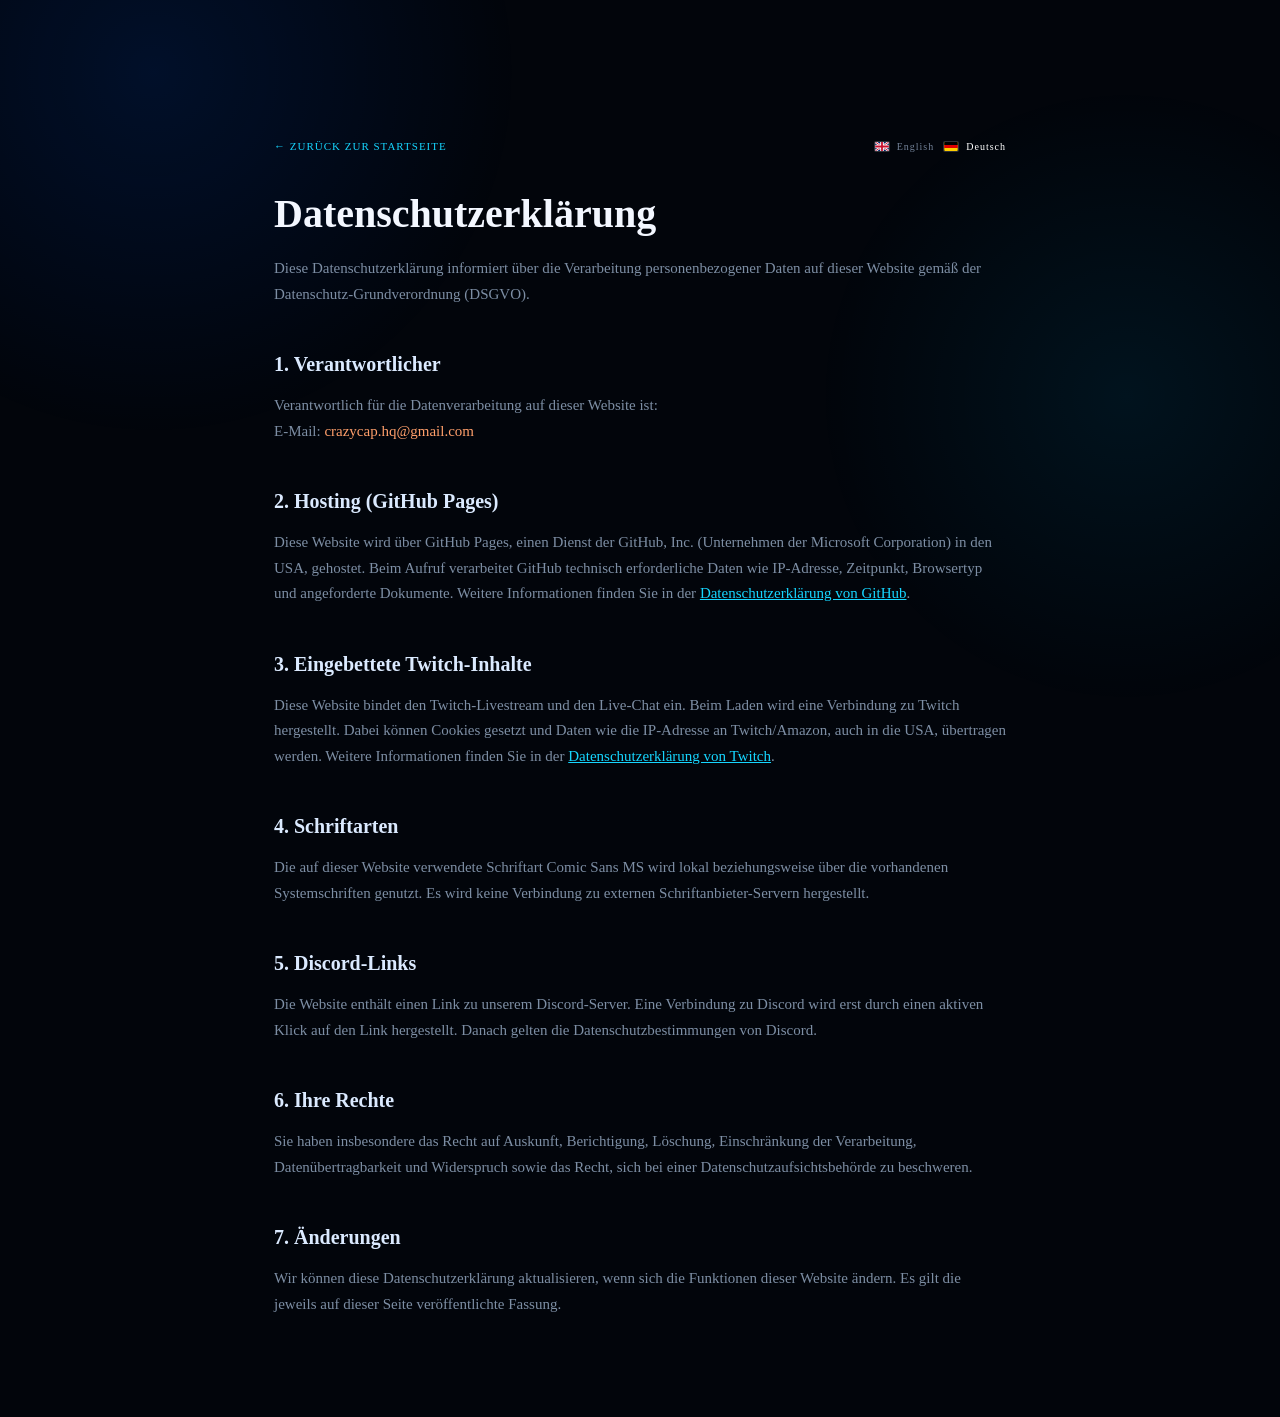
==== commit 660decfe: "Add files via upload" ====
--- a/datenschutz.html
+++ b/datenschutz.html
@@ -1,53 +1,52 @@
-<!DOCTYPE html>
-<html lang="de">
-<head>
-  <meta charset="UTF-8">
-  <meta name="viewport" content="width=device-width, initial-scale=1.0">
-  <meta name="robots" content="noindex, nofollow">
-  <meta name="theme-color" content="#02050b">
-  <title>Datenschutz | n0w or neVer</title>
-  <link rel="icon" type="image/png" href="logo.png">
-  <link rel="stylesheet" href="style.css">
-</head>
-<body>
-  <div class="site-background" aria-hidden="true"><div class="ambient ambient-a"></div><div class="ambient ambient-b"></div><div class="background-grid"></div></div>
-  <main class="legal-page">
-    <div class="legal-toolbar">
-      <a class="legal-back" href="index.html">← ZURÜCK ZUR STARTSEITE</a>
-      <nav class="legal-lang" aria-label="Sprache">
-        <a class="active" href="datenschutz.html"><svg class="language-flag flag-de" viewBox="0 0 60 40" aria-hidden="true"><rect width="60" height="40" fill="#ffce00"/><rect width="60" height="13.33" fill="#000"/><rect width="60" height="13.34" y="13.33" fill="#dd0000"/></svg>Deutsch</a>
-        <a href="privacy-policy.html"><svg class="language-flag flag-gb" viewBox="0 0 60 40" aria-hidden="true"><rect width="60" height="40" fill="#012169"/><path d="M0 0 60 40M60 0 0 40" stroke="#fff" stroke-width="10"/><path d="M0 0 60 40M60 0 0 40" stroke="#c8102e" stroke-width="4"/><path d="M30 0v40M0 20h60" stroke="#fff" stroke-width="16"/><path d="M30 0v40M0 20h60" stroke="#c8102e" stroke-width="8"/></svg>English</a>
-      </nav>
-    </div>
-
-    <h1>Datenschutz</h1>
-    <p class="legal-intro">Diese Datenschutzerklärung beschreibt die Verarbeitung personenbezogener Daten bei der Nutzung dieser Website. Sie sollte vor der Veröffentlichung anhand der tatsächlich eingesetzten Dienste und der konkreten Betreiberangaben final geprüft werden.</p>
-
-    <h2>1. Verantwortlicher</h2>
-    <p>Verantwortlich für die Verarbeitung personenbezogener Daten ist:</p>
-    <p><span class="placeholder">[Vor- und Nachname des Betreibers]</span><br><span class="placeholder">[Anschrift]</span><br>E-Mail: <span class="placeholder">crazycap.hq@gmail.com</span></p>
-
-    <h2>2. Hosting über GitHub Pages</h2>
-    <p>Diese Website wird über GitHub Pages bereitgestellt. Beim Aufruf können technisch erforderliche Verbindungsdaten wie IP-Adresse, Datum und Uhrzeit, Browserinformationen und angeforderte Ressourcen verarbeitet werden. Für diese Verarbeitung gelten zusätzlich die Datenschutzinformationen des Hosting-Anbieters.</p>
-    <p><a href="https://docs.github.com/en/site-policy/privacy-policies/github-privacy-statement" target="_blank" rel="noopener noreferrer">Datenschutzerklärung von GitHub</a></p>
-
-    <h2>3. Eingebettete Twitch-Inhalte</h2>
-    <p>Die Website bindet den Twitch-Videoplayer und den Twitch-Chat ein. Beim Laden dieser Inhalte wird eine Verbindung zu Twitch-Servern hergestellt. Dabei können Twitch beziehungsweise verbundene Anbieter technische Daten wie die IP-Adresse erhalten und Cookies oder vergleichbare Technologien einsetzen. Für Einzelheiten gelten die Datenschutzinformationen von Twitch.</p>
-    <p><a href="https://legal.twitch.com/en/legal/privacy-notice/" target="_blank" rel="noopener noreferrer">Datenschutzerklärung von Twitch</a></p>
-
-    <h2>4. Schriftarten</h2>
-    <p>Die aktuelle Website verwendet Space Grotesk und DM Mono über Google Fonts. Dadurch kann beim Laden der Schriftarten eine Verbindung zu Servern des Anbieters hergestellt werden. Wenn die Website vollständig datensparsam betrieben werden soll, sollten die verwendeten Schriftdateien lokal eingebunden und dieser Abschnitt entsprechend angepasst werden.</p>
-
-    <h2>5. Discord-Links</h2>
-    <p>Die Website enthält Links zu einem Discord-Server. Eine Datenübermittlung an Discord über diese Links erfolgt grundsätzlich erst, wenn ein Besucher den Link aktiv aufruft. Ab dem Aufruf gelten die Datenschutzbestimmungen von Discord.</p>
-
-    <h2>6. Ihre Rechte</h2>
-    <p>Betroffene Personen haben, soweit die gesetzlichen Voraussetzungen erfüllt sind, insbesondere Rechte auf Auskunft, Berichtigung, Löschung, Einschränkung der Verarbeitung, Datenübertragbarkeit und Widerspruch. Außerdem besteht ein Beschwerderecht bei einer zuständigen Datenschutzaufsichtsbehörde.</p>
-
-    <h2>7. Änderungen</h2>
-    <p>Diese Datenschutzerklärung muss angepasst werden, sobald weitere Dienste wie Analytics, Cookies, Newsletter, Sponsoring, ein Merch-Shop oder zusätzliche Einbettungen hinzukommen.</p>
-
-    <div class="legal-footer">Stand: September 2026 · Bitte vor Veröffentlichung rechtlich final prüfen.</div>
-  </main>
-</body>
-</html>
+<!DOCTYPE html>
+<html lang="de">
+<head>
+  <meta charset="UTF-8">
+  <meta name="viewport" content="width=device-width, initial-scale=1.0">
+  <meta name="robots" content="noindex">
+  <title>Datenschutz | n0w or neVer</title>
+  <link rel="stylesheet" href="style.css">
+  <style>
+    .legal-page { max-width: 780px; margin: 0 auto; padding: 140px 24px 100px; color: var(--text); line-height: 1.7; }
+    .legal-page h1, .legal-page h2 { font-family: "Comic Sans MS", cursive; }
+    .legal-page h1 { font-size: clamp(28px, 5vw, 40px); margin-bottom: 8px; text-wrap: balance; }
+    .legal-page h2 { font-size: 20px; margin: 40px 0 12px; color: var(--ice); text-wrap: balance; }
+    .legal-page p, .legal-page li { color: var(--muted); font-size: 15px; }
+    .legal-page a { color: var(--cyan); }
+    .legal-page .placeholder { color: #ff9f6b; }
+    .legal-toolbar { display:flex; justify-content:space-between; align-items:center; gap:16px; margin-bottom:28px; }
+    .legal-back { display:inline-block; font:11px "Comic Sans MS", cursive; letter-spacing:1px; color:var(--cyan); text-decoration:none; }
+    .legal-lang { display:flex; align-items:center; gap:10px; font:10px "Comic Sans MS", cursive; letter-spacing:1px; }
+    .legal-lang a { display:inline-flex; align-items:center; gap:4px; }
+    .legal-lang a { text-decoration:none; color:#718096; }
+    .legal-lang a.active, .legal-lang a:hover { color:#fff; }
+  </style>
+</head>
+<body>
+  <main class="legal-page">
+    <div class="legal-toolbar">
+      <a class="legal-back" href="index.html">← ZURÜCK ZUR STARTSEITE</a>
+      <nav class="legal-lang" aria-label="Sprache">
+        <a href="privacy-policy.html"><svg class="language-flag flag-gb" aria-hidden="true" viewBox="0 0 60 40"><rect width="60" height="40" fill="#012169"/><path d="M0 0 60 40M60 0 0 40" stroke="#fff" stroke-width="10"/><path d="M0 0 60 40M60 0 0 40" stroke="#c8102e" stroke-width="4"/><path d="M30 0v40M0 20h60" stroke="#fff" stroke-width="16"/><path d="M30 0v40M0 20h60" stroke="#c8102e" stroke-width="8"/></svg>English</a>
+        <a class="active" href="datenschutz.html"><svg class="language-flag flag-de" aria-hidden="true" viewBox="0 0 60 40"><rect width="60" height="40" fill="#ffce00"/><rect width="60" height="13.33" fill="#000"/><rect width="60" height="13.34" y="13.33" fill="#dd0000"/></svg>Deutsch</a>
+      </nav>
+    </div>
+    <h1>Datenschutzerklärung</h1>
+    <p>Diese Datenschutzerklärung informiert über die Verarbeitung personenbezogener Daten auf dieser Website gemäß der Datenschutz-Grundverordnung (DSGVO).</p>
+    <h2>1. Verantwortlicher</h2>
+    <p>Verantwortlich für die Datenverarbeitung auf dieser Website ist:<br>E-Mail: <span class="placeholder">crazycap.hq@gmail.com</span></p>
+    <h2>2. Hosting (GitHub Pages)</h2>
+    <p>Diese Website wird über GitHub Pages, einen Dienst der GitHub, Inc. (Unternehmen der Microsoft Corporation) in den USA, gehostet. Beim Aufruf verarbeitet GitHub technisch erforderliche Daten wie IP-Adresse, Zeitpunkt, Browsertyp und angeforderte Dokumente. Weitere Informationen finden Sie in der <a href="https://docs.github.com/site-policy/privacy-policies/github-privacy-statement" target="_blank" rel="noopener">Datenschutzerklärung von GitHub</a>.</p>
+    <h2>3. Eingebettete Twitch-Inhalte</h2>
+    <p>Diese Website bindet den Twitch-Livestream und den Live-Chat ein. Beim Laden wird eine Verbindung zu Twitch hergestellt. Dabei können Cookies gesetzt und Daten wie die IP-Adresse an Twitch/Amazon, auch in die USA, übertragen werden. Weitere Informationen finden Sie in der <a href="https://legal.twitch.tv/legal/privacy/" target="_blank" rel="noopener">Datenschutzerklärung von Twitch</a>.</p>
+    <h2>4. Schriftarten</h2>
+    <p>Die auf dieser Website verwendete Schriftart Comic Sans MS wird lokal beziehungsweise über die vorhandenen Systemschriften genutzt. Es wird keine Verbindung zu externen Schriftanbieter-Servern hergestellt.</p>
+    <h2>5. Discord-Links</h2>
+    <p>Die Website enthält einen Link zu unserem Discord-Server. Eine Verbindung zu Discord wird erst durch einen aktiven Klick auf den Link hergestellt. Danach gelten die Datenschutzbestimmungen von Discord.</p>
+    <h2>6. Ihre Rechte</h2>
+    <p>Sie haben insbesondere das Recht auf Auskunft, Berichtigung, Löschung, Einschränkung der Verarbeitung, Datenübertragbarkeit und Widerspruch sowie das Recht, sich bei einer Datenschutzaufsichtsbehörde zu beschweren.</p>
+    <h2>7. Änderungen</h2>
+    <p>Wir können diese Datenschutzerklärung aktualisieren, wenn sich die Funktionen dieser Website ändern. Es gilt die jeweils auf dieser Seite veröffentlichte Fassung.</p>
+  </main>
+</body>
+</html>
--- a/style.css
+++ b/style.css
@@ -1,392 +1,1841 @@
-/* =========================================================
-   n0w or neVer — FINAL WEBSITE STYLES
-   Clean, responsive, accessible and easy to edit.
-========================================================= */
-
-@import url('https://fonts.googleapis.com/css2?family=DM+Mono:wght@400;500&family=Space+Grotesk:wght@400;500;600;700&display=swap');
-
-:root {
-  --bg: #02050b;
-  --bg-soft: #050b13;
-  --panel: rgba(7, 16, 28, .78);
-  --panel-solid: #07101c;
-  --panel-light: #0b1726;
-  --text: #f4f8ff;
-  --muted: #8c9db2;
-  --muted-strong: #b7c4d5;
-  --blue: #0b84ff;
-  --cyan: #16d6ff;
-  --ice: #dbeaff;
-  --line: rgba(126, 184, 235, .16);
-  --line-strong: rgba(22, 214, 255, .32);
-  --shadow: 0 28px 80px rgba(0, 0, 0, .42);
-  --radius: 24px;
-  --shell: 1320px;
-  --ease: cubic-bezier(.22, .8, .24, 1);
-}
-
-* { box-sizing: border-box; margin: 0; padding: 0; }
-html { scroll-behavior: smooth; scroll-padding-top: 104px; }
-body {
-  min-width: 320px;
-  overflow-x: hidden;
-  color: var(--text);
-  background: var(--bg);
-  font-family: "Space Grotesk", system-ui, -apple-system, BlinkMacSystemFont, "Segoe UI", sans-serif;
-  line-height: 1.55;
-  text-rendering: optimizeLegibility;
-  -webkit-font-smoothing: antialiased;
-}
-button, input, textarea, select { font: inherit; }
-button { color: inherit; }
-a { color: inherit; }
-img { max-width: 100%; display: block; }
-::selection { background: rgba(22, 214, 255, .22); color: #fff; }
-
-.skip-link {
-  position: fixed;
-  left: 18px;
-  top: 12px;
-  z-index: 1000;
-  transform: translateY(-160%);
-  padding: 10px 14px;
-  border-radius: 10px;
-  background: #fff;
-  color: #02050b;
-  font: 500 12px/1 "DM Mono", monospace;
-  text-decoration: none;
-  transition: transform .2s ease;
-}
-.skip-link:focus { transform: translateY(0); }
-
-.site-background { position: fixed; inset: 0; z-index: -10; overflow: hidden; pointer-events: none; background: var(--bg); }
-.site-background::before {
-  content: "";
-  position: absolute;
-  inset: 0;
-  background:
-    radial-gradient(circle at 15% 6%, rgba(0, 105, 255, .14), transparent 27%),
-    radial-gradient(circle at 88% 38%, rgba(0, 204, 255, .09), transparent 26%),
-    linear-gradient(180deg, rgba(2, 5, 11, .25), rgba(2, 5, 11, .92));
-}
-.background-grid {
-  position: absolute;
-  inset: 0;
-  opacity: .24;
-  background-image:
-    linear-gradient(rgba(93, 165, 222, .055) 1px, transparent 1px),
-    linear-gradient(90deg, rgba(93, 165, 222, .055) 1px, transparent 1px);
-  background-size: 64px 64px;
-  mask-image: linear-gradient(to bottom, #000 0%, rgba(0,0,0,.65) 45%, transparent 100%);
-}
-.ambient { position: absolute; border-radius: 50%; filter: blur(120px); opacity: .7; }
-.ambient-a { width: 650px; height: 650px; left: -300px; top: -300px; background: rgba(0, 78, 255, .22); }
-.ambient-b { width: 560px; height: 560px; right: -280px; top: 35%; background: rgba(0, 185, 255, .13); }
-.ambient-c { width: 420px; height: 420px; left: 38%; bottom: -260px; background: rgba(0, 86, 255, .10); }
-
-.section-shell { width: min(var(--shell), calc(100% - 48px)); margin-inline: auto; }
-.section-space { padding-top: clamp(92px, 9vw, 150px); }
-
-/* HEADER */
-.site-header {
-  position: sticky;
-  top: 0;
-  z-index: 100;
-  border-bottom: 1px solid var(--line);
-  background: rgba(2, 5, 11, .78);
-  backdrop-filter: blur(22px) saturate(140%);
-  -webkit-backdrop-filter: blur(22px) saturate(140%);
-}
-.header-inner {
-  width: min(1440px, calc(100% - 48px));
-  min-height: 82px;
-  margin: auto;
-  display: grid;
-  grid-template-columns: minmax(220px, 1fr) auto minmax(220px, 1fr);
-  align-items: center;
-  gap: 28px;
-}
-.brand { display: inline-flex; align-items: center; gap: 12px; width: fit-content; text-decoration: none; }
-.brand-mark { width: 48px; height: 48px; overflow: hidden; flex: 0 0 48px; border-radius: 14px; }
-.brand-mark img { width: 100%; height: 100%; object-fit: cover; }
-.brand-copy { display: grid; gap: 3px; }
-.brand-copy strong { font-size: 15px; line-height: 1.05; letter-spacing: -.02em; }
-.brand-copy span, .desktop-nav a, .creator-link, .language-dropdown-button, .language-option, .eyebrow, .tag, .schedule-label, .status-card span, .chat-header > span, .footer-brand span, .back-to-top, .text-link {
-  font-family: "DM Mono", ui-monospace, SFMono-Regular, Menlo, monospace;
-  text-transform: uppercase;
-  letter-spacing: .12em;
-}
-.brand-copy span { color: #6f8299; font-size: 8px; }
-.desktop-nav { display: flex; align-items: center; justify-content: center; gap: clamp(20px, 3vw, 42px); }
-.desktop-nav a { position: relative; color: #91a3b8; font-size: 10px; text-decoration: none; transition: color .2s ease; }
-.desktop-nav a::after { content: ""; position: absolute; left: 0; right: 100%; bottom: -8px; height: 1px; background: var(--cyan); transition: right .25s var(--ease); }
-.desktop-nav a:hover, .desktop-nav a:focus-visible { color: #fff; }
-.desktop-nav a:hover::after, .desktop-nav a:focus-visible::after { right: 0; }
-.header-actions { display: flex; align-items: center; justify-content: flex-end; gap: 12px; }
-.creator-link {
-  display: inline-flex;
-  align-items: center;
-  gap: 8px;
-  padding: 9px 13px;
-  border: 1px solid rgba(159, 176, 199, .22);
-  border-radius: 999px;
-  color: #a8b7c9;
-  font-size: 9px;
-  text-decoration: none;
-  transition: .22s var(--ease);
-}
-.creator-link:hover, .creator-link:focus-visible { color: #fff; border-color: var(--cyan); background: rgba(22, 214, 255, .06); }
-.twitch-glyph { width: 14px; height: 14px; flex: 0 0 14px; }
-.language-switcher { position: relative; }
-.language-dropdown-button {
-  min-height: 38px;
-  display: inline-flex;
-  align-items: center;
-  gap: 8px;
-  padding: 7px 10px;
-  border: 1px solid transparent;
-  border-radius: 10px;
-  background: transparent;
-  color: #9badc2;
-  font-size: 9px;
-  cursor: pointer;
-  transition: .2s ease;
-}
-.language-dropdown-button:hover, .language-dropdown-button[aria-expanded="true"] { border-color: var(--line); background: rgba(255,255,255,.03); color: #fff; }
-.language-flag { width: 18px; height: 12px; flex: 0 0 18px; border-radius: 2px; overflow: hidden; }
-.flag-gb { background: #012169; }
-.flag-de { background: linear-gradient(#000 0 33.33%, #dd0000 33.33% 66.66%, #ffce00 66.66%); }
-.chevron { font-size: 12px; line-height: 1; transform: translateY(-1px); }
-.language-dropdown {
-  position: absolute;
-  right: 0;
-  top: calc(100% + 8px);
-  min-width: 132px;
-  padding: 6px;
-  display: grid;
-  gap: 2px;
-  border: 1px solid var(--line);
-  border-radius: 14px;
-  background: rgba(5, 12, 21, .97);
-  box-shadow: var(--shadow);
-  opacity: 0;
-  visibility: hidden;
-  transform: translateY(-5px);
-  transition: .18s ease;
-}
-.language-dropdown.open { opacity: 1; visibility: visible; transform: translateY(0); }
-.language-option { width: 100%; display: flex; align-items: center; gap: 8px; padding: 9px; border: 0; border-radius: 8px; background: transparent; color: #8fa1b6; font-size: 9px; text-align: left; cursor: pointer; }
-.language-option:hover, .language-option.active { color: #fff; background: rgba(22, 214, 255, .07); }
-.menu-button { display: none; width: 42px; height: 42px; padding: 10px; border: 1px solid var(--line); border-radius: 10px; background: rgba(255,255,255,.02); cursor: pointer; }
-.menu-button span { display: block; width: 20px; height: 1px; margin: 4px auto; background: #c9d7e8; transition: .2s ease; }
-
-/* HERO */
-.hero { min-height: calc(100vh - 82px); padding-top: clamp(74px, 9vw, 130px); padding-bottom: clamp(72px, 8vw, 120px); display: grid; grid-template-columns: minmax(0, 1.05fr) minmax(420px, .95fr); align-items: center; gap: clamp(40px, 7vw, 110px); }
-.hero-copy { position: relative; z-index: 2; }
-.eyebrow { display: inline-flex; align-items: center; gap: 9px; color: #72869e; font-size: 9px; font-weight: 500; }
-.eyebrow > span { width: 26px; height: 1px; background: linear-gradient(90deg, var(--cyan), transparent); }
-.hero h1, h2 { font-weight: 700; letter-spacing: -.055em; }
-.hero h1 { margin-top: 22px; font-size: clamp(56px, 8vw, 112px); line-height: .84; text-wrap: balance; }
-h1 em, h2 em { color: var(--ice); font-style: normal; }
-.hero h1 em, h2 em { background: linear-gradient(110deg, #fff, #a9d7ff 65%, #62dcff); -webkit-background-clip: text; background-clip: text; color: transparent; }
-.hero-description { max-width: 650px; margin-top: 30px; color: var(--muted); font-size: clamp(15px, 1.25vw, 18px); line-height: 1.75; }
-.hero-description strong { color: #eaf5ff; font-weight: 600; }
-.hero-actions { display: flex; flex-wrap: wrap; gap: 12px; margin-top: 30px; }
-.button { min-height: 48px; display: inline-flex; align-items: center; justify-content: center; gap: 10px; padding: 0 19px; border-radius: 12px; font: 500 10px/1 "DM Mono", monospace; letter-spacing: .1em; text-transform: uppercase; text-decoration: none; transition: transform .2s var(--ease), border-color .2s ease, background .2s ease, color .2s ease, box-shadow .2s ease; }
-.button:hover, .button:focus-visible { transform: translateY(-2px); }
-.button-primary { color: #02101b; background: linear-gradient(110deg, #dff7ff, #73ddff); box-shadow: 0 10px 35px rgba(22, 214, 255, .12); }
-.button-primary:hover, .button-primary:focus-visible { box-shadow: 0 14px 42px rgba(22, 214, 255, .22); }
-.button-ghost { border: 1px solid var(--line); color: #c0cede; background: rgba(255,255,255,.025); }
-.button-ghost:hover, .button-ghost:focus-visible { border-color: var(--line-strong); color: #fff; background: rgba(22,214,255,.06); }
-.hero-meta { display: grid; grid-template-columns: repeat(2, minmax(150px, 1fr)); max-width: 570px; margin-top: 54px; border-top: 1px solid var(--line); }
-.hero-meta div { padding: 18px 18px 0 0; display: grid; gap: 5px; }
-.hero-meta div + div { padding-left: 18px; border-left: 1px solid var(--line); }
-.hero-meta span { color: #61748b; font: 8px/1.3 "DM Mono", monospace; letter-spacing: .12em; }
-.hero-meta strong { color: #dce8f6; font-size: 12px; font-weight: 500; }
-.hero-visual { position: relative; min-height: 560px; display: grid; place-items: center; isolation: isolate; }
-.logo-halo { position: absolute; width: min(520px, 78%); aspect-ratio: 1; border-radius: 50%; background: radial-gradient(circle, rgba(0, 176, 255, .18), rgba(0, 93, 255, .06) 42%, transparent 70%); filter: blur(8px); }
-.logo-stage { position: relative; width: min(600px, 100%); aspect-ratio: 1; display: grid; place-items: center; }
-.hero-logo { width: 100%; height: 100%; object-fit: contain; mix-blend-mode: screen; filter: contrast(1.04) saturate(1.08) drop-shadow(0 0 26px rgba(0, 161, 255, .2)); mask-image: radial-gradient(ellipse at center, #000 42%, rgba(0,0,0,.9) 60%, transparent 82%); -webkit-mask-image: radial-gradient(ellipse at center, #000 42%, rgba(0,0,0,.9) 60%, transparent 82%); }
-.logo-caption { position: absolute; right: 4%; bottom: 10%; color: rgba(174, 204, 232, .5); font: 8px/1 "DM Mono", monospace; letter-spacing: .22em; text-transform: uppercase; }
-
-/* LIVE */
-.section-heading { display: flex; align-items: end; justify-content: space-between; gap: 32px; margin-bottom: 34px; }
-.section-heading h2 { margin-top: 13px; font-size: clamp(40px, 5vw, 68px); line-height: .92; }
-.status-card { min-width: 255px; display: flex; align-items: center; gap: 12px; padding: 12px 14px; border: 1px solid var(--line); border-radius: 14px; background: rgba(255,255,255,.025); }
-.status-card > div { display: grid; gap: 3px; }
-.status-card strong { font: 500 9px/1 "DM Mono", monospace; letter-spacing: .1em; }
-.status-card span { color: #71849a; font-size: 8px; letter-spacing: .04em; text-transform: none; }
-.status-dot, .chat-live-dot { width: 8px; height: 8px; flex: 0 0 8px; border-radius: 50%; background: #65758a; box-shadow: 0 0 0 4px rgba(101,117,138,.08); }
-.live-layout { display: grid; grid-template-columns: minmax(0, 1.75fr) minmax(280px, .55fr); gap: 18px; }
-.video-column { min-width: 0; }
-.player-frame { position: relative; aspect-ratio: 16 / 9; overflow: hidden; border: 1px solid var(--line); border-radius: var(--radius); background: #000; box-shadow: var(--shadow); }
-.player-glow { position: absolute; inset: -20%; background: radial-gradient(circle at 50% 50%, rgba(0, 156, 255, .12), transparent 55%); pointer-events: none; z-index: 0; }
-.twitch-player { position: absolute; inset: 0; z-index: 1; width: 100%; height: 100%; }
-.twitch-player iframe { display: block; width: 100%; height: 100%; border: 0; }
-.embed-message { position: absolute; inset: 0; display: grid; place-items: center; padding: 30px; color: var(--muted); font-size: 14px; text-align: center; }
-.stream-footer { display: flex; align-items: center; justify-content: space-between; gap: 24px; padding: 18px 2px 0; }
-.stream-info { min-width: 0; }
-.tag { display: inline-flex; padding: 5px 8px; border: 1px solid rgba(22,214,255,.18); border-radius: 6px; color: #70b8d5; font-size: 8px; }
-.stream-info h3 { margin-top: 9px; font-size: 18px; letter-spacing: -.02em; }
-.stream-info p { max-width: 720px; margin-top: 5px; color: var(--muted); font-size: 13px; }
-.text-link { flex: 0 0 auto; color: #9eb1c7; font-size: 9px; text-decoration: none; transition: color .2s ease; }
-.text-link:hover, .text-link:focus-visible { color: var(--cyan); }
-.chat-frame { min-width: 0; overflow: hidden; border: 1px solid var(--line); border-radius: var(--radius); background: #050a12; box-shadow: var(--shadow); }
-.chat-header { min-height: 58px; display: flex; align-items: center; justify-content: space-between; gap: 10px; padding: 0 15px; border-bottom: 1px solid var(--line); background: rgba(255,255,255,.025); }
-.chat-title { display: flex; align-items: center; gap: 8px; }
-.chat-header strong { font: 500 9px/1 "DM Mono", monospace; letter-spacing: .1em; }
-.chat-header > span { color: #65798f; font-size: 7px; }
-.chat-body { height: calc(100% - 58px); min-height: 560px; }
-.chat-body iframe { display: block; width: 100%; height: 100%; min-height: 560px; border: 0; background: #050a12; }
-
-/* SCHEDULE */
-.section-heading.compact { align-items: end; }
-.section-intro { max-width: 480px; color: var(--muted); font-size: 14px; line-height: 1.7; }
-.schedule-grid { display: grid; grid-template-columns: repeat(3, 1fr); gap: 14px; }
-.schedule-card { position: relative; min-height: 310px; padding: 24px; overflow: hidden; border: 1px solid var(--line); border-radius: var(--radius); background: linear-gradient(145deg, rgba(10,22,37,.86), rgba(4,10,18,.82)); transition: transform .25s var(--ease), border-color .25s ease, background .25s ease; }
-.schedule-card::after { content: ""; position: absolute; width: 180px; height: 180px; right: -80px; bottom: -100px; border-radius: 50%; background: rgba(0, 178, 255, .08); filter: blur(25px); }
-.schedule-card:hover { transform: translateY(-4px); border-color: var(--line-strong); background: linear-gradient(145deg, rgba(11,27,46,.92), rgba(4,10,18,.9)); }
-.schedule-card.featured { border-color: rgba(22,214,255,.3); box-shadow: inset 0 1px 0 rgba(255,255,255,.04); }
-.schedule-top { display: flex; justify-content: space-between; gap: 12px; }
-.schedule-label { color: #71869e; font-size: 8px; }
-.schedule-index { color: #405267; font: 9px/1 "DM Mono", monospace; }
-.schedule-time { margin-top: 72px; color: #e5f4ff; font-size: clamp(22px, 2.2vw, 32px); font-weight: 600; letter-spacing: -.035em; white-space: nowrap; }
-.schedule-card h3 { margin-top: 8px; font-size: 16px; letter-spacing: .01em; }
-.schedule-card p { max-width: 360px; margin-top: 12px; color: var(--muted); font-size: 13px; line-height: 1.65; }
-.schedule-arrow { position: absolute; right: 23px; bottom: 20px; color: #4c647c; font-size: 21px; }
-
-/* ABOUT */
-.about-section { display: grid; grid-template-columns: minmax(0, .9fr) minmax(0, 1.1fr); gap: clamp(50px, 9vw, 150px); align-items: start; }
-.about-big h2 { margin-top: 20px; font-size: clamp(48px, 6.3vw, 88px); line-height: .9; }
-.about-copy { padding-top: 48px; }
-.about-copy > p { color: var(--muted); font-size: 15px; line-height: 1.8; }
-.about-copy .lead { color: #d6e2f0; font-size: clamp(17px, 1.55vw, 21px); line-height: 1.7; }
-.about-copy > p + p { margin-top: 18px; }
-.principles { margin-top: 45px; border-top: 1px solid var(--line); }
-.principles > div { display: grid; grid-template-columns: 42px 150px 1fr; align-items: center; gap: 15px; min-height: 76px; border-bottom: 1px solid var(--line); }
-.principles > div > span { color: #4d6178; font: 8px/1 "DM Mono", monospace; }
-.principles strong { color: #e7f1fc; font: 500 10px/1 "DM Mono", monospace; letter-spacing: .12em; }
-.principles p { color: var(--muted); font-size: 13px; }
-
-/* COMMUNITY CTA */
-.community-cta { position: relative; min-height: 540px; display: grid; grid-template-columns: .8fr 1.2fr; align-items: center; gap: 50px; overflow: hidden; }
-.community-cta::before { content: ""; position: absolute; inset: 15% 5% 5%; border: 1px solid var(--line); border-radius: 40px; background: linear-gradient(130deg, rgba(9,22,37,.7), rgba(3,8,15,.35)); pointer-events: none; }
-.cta-logo-wrap, .cta-content { position: relative; z-index: 1; }
-.cta-logo-wrap { display: grid; place-items: center; }
-.cta-logo-wrap img { width: min(440px, 90%); mix-blend-mode: screen; mask-image: radial-gradient(ellipse at center, #000 38%, rgba(0,0,0,.8) 62%, transparent 84%); -webkit-mask-image: radial-gradient(ellipse at center, #000 38%, rgba(0,0,0,.8) 62%, transparent 84%); filter: saturate(1.08) drop-shadow(0 0 28px rgba(0,153,255,.18)); }
-.cta-logo-glow { position: absolute; width: 60%; aspect-ratio: 1; border-radius: 50%; background: rgba(0, 151, 255, .12); filter: blur(60px); }
-.cta-content { padding: 70px 8% 70px 0; }
-.cta-content h2 { margin-top: 18px; font-size: clamp(44px, 5.2vw, 76px); line-height: .92; }
-.cta-content > p { max-width: 570px; margin-top: 24px; color: var(--muted); font-size: 15px; line-height: 1.75; }
-
-/* FOOTER */
-.site-footer { margin-top: 90px; border-top: 1px solid var(--line); background: rgba(2,5,11,.72); }
-.footer-inner { width: min(var(--shell), calc(100% - 48px)); min-height: 100px; margin: auto; display: grid; grid-template-columns: 1.2fr 1fr auto auto; align-items: center; gap: 26px; }
-.footer-brand { display: flex; align-items: center; gap: 10px; }
-.footer-brand img { width: 42px; height: 42px; object-fit: cover; border-radius: 11px; }
-.footer-brand div { display: grid; gap: 3px; }
-.footer-brand strong { font-size: 13px; }
-.footer-brand span { color: #62758c; font-size: 7px; }
-#footerCopy { color: #5f7289; font: 8px/1.5 "DM Mono", monospace; letter-spacing: .06em; }
-.footer-legal { display: inline-flex; align-items: center; gap: 10px; }
-.footer-legal a, .back-to-top { color: #8497ad; font: 8px/1 "DM Mono", monospace; text-decoration: none; letter-spacing: .08em; text-transform: uppercase; }
-.footer-legal a:hover, .footer-legal a:focus-visible, .back-to-top:hover, .back-to-top:focus-visible { color: #fff; }
-.footer-legal span { color: #334458; font-size: 9px; }
-.back-to-top { white-space: nowrap; }
-
-/* LEGAL PAGES */
-.legal-page { width: min(900px, calc(100% - 48px)); margin: 0 auto; padding: 80px 0 110px; }
-.legal-toolbar { display: flex; justify-content: space-between; align-items: center; gap: 18px; padding-bottom: 22px; border-bottom: 1px solid var(--line); }
-.legal-back { color: var(--cyan); font: 500 9px/1 "DM Mono", monospace; letter-spacing: .1em; text-decoration: none; text-transform: uppercase; }
-.legal-lang { display: flex; gap: 12px; }
-.legal-lang a { display: inline-flex; align-items: center; gap: 6px; color: #71849b; font: 9px/1 "DM Mono", monospace; text-decoration: none; text-transform: uppercase; }
-.legal-lang a:hover, .legal-lang a.active { color: #fff; }
-.legal-page h1 { margin-top: 62px; font-size: clamp(42px, 6vw, 70px); line-height: .95; letter-spacing: -.05em; }
-.legal-page .legal-intro { margin-top: 22px; color: #c4d2e1; font-size: 16px; line-height: 1.75; }
-.legal-page h2 { margin-top: 48px; color: var(--ice); font-size: 20px; letter-spacing: -.02em; }
-.legal-page p, .legal-page li { color: var(--muted); font-size: 14px; line-height: 1.8; }
-.legal-page p + p { margin-top: 12px; }
-.legal-page ul { margin: 14px 0 0 20px; }
-.legal-page li + li { margin-top: 7px; }
-.legal-page a:not(.legal-back) { color: var(--cyan); }
-.placeholder { color: #ffb07f; }
-.legal-footer { margin-top: 65px; padding-top: 18px; border-top: 1px solid var(--line); color: #5f7289; font: 8px/1.5 "DM Mono", monospace; }
-
-/* FOCUS */
-a:focus-visible, button:focus-visible { outline: 2px solid var(--cyan); outline-offset: 3px; }
-
-/* RESPONSIVE */
-@media (max-width: 1080px) {
-  .header-inner { grid-template-columns: 1fr auto; }
-  .desktop-nav { position: absolute; top: 82px; left: 0; right: 0; display: none; flex-direction: column; align-items: stretch; gap: 0; padding: 10px 24px 16px; border-bottom: 1px solid var(--line); background: rgba(2,5,11,.97); box-shadow: 0 20px 45px rgba(0,0,0,.28); }
-  .desktop-nav.mobile-open { display: flex; }
-  .desktop-nav a { padding: 15px 6px; font-size: 10px; border-bottom: 1px solid rgba(126,184,235,.08); }
-  .desktop-nav a::after { display: none; }
-  .menu-button { display: block; }
-  .hero { grid-template-columns: 1fr; gap: 30px; padding-top: 70px; }
-  .hero-copy { order: 1; }
-  .hero-visual { order: 0; min-height: 400px; }
-  .logo-stage { width: min(520px, 88%); }
-  .live-layout { grid-template-columns: 1fr; }
-  .chat-frame { min-height: 500px; }
-  .chat-body, .chat-body iframe { min-height: 500px; }
-  .footer-inner { grid-template-columns: 1fr 1fr; padding: 24px 0; }
-}
-
-@media (max-width: 760px) {
-  .section-shell, .footer-inner, .legal-page { width: min(100% - 32px, var(--shell)); }
-  .header-inner { width: calc(100% - 32px); min-height: 72px; }
-  .site-header { position: sticky; }
-  .brand-copy { display: none; }
-  .creator-link { padding: 9px; }
-  .creator-link span { display: none; }
-  .hero { min-height: auto; padding-top: 48px; }
-  .hero-visual { min-height: 300px; }
-  .logo-stage { width: min(390px, 100%); }
-  .logo-caption { display: none; }
-  .hero h1 { font-size: clamp(50px, 15vw, 76px); }
-  .hero-description { font-size: 14px; line-height: 1.7; }
-  .hero-meta { margin-top: 38px; }
-  .section-space { padding-top: 92px; }
-  .section-heading, .section-heading.compact { align-items: flex-start; flex-direction: column; }
-  .section-heading h2 { font-size: clamp(39px, 12vw, 58px); }
-  .status-card { min-width: 0; width: 100%; }
-  .stream-footer { align-items: flex-start; flex-direction: column; }
-  .schedule-grid { grid-template-columns: 1fr; }
-  .schedule-card { min-height: 280px; }
-  .schedule-time { margin-top: 58px; }
-  .about-section { grid-template-columns: 1fr; gap: 24px; }
-  .about-copy { padding-top: 0; }
-  .about-big h2 { font-size: clamp(46px, 14vw, 72px); }
-  .principles > div { grid-template-columns: 34px 1fr; padding: 16px 0; }
-  .principles p { grid-column: 2; }
-  .community-cta { min-height: 0; grid-template-columns: 1fr; gap: 0; }
-  .community-cta::before { inset: 5% 0; border-radius: 28px; }
-  .cta-logo-wrap { min-height: 320px; }
-  .cta-logo-wrap img { width: min(380px, 90%); }
-  .cta-content { padding: 30px 10% 65px; }
-  .cta-content h2 { font-size: clamp(42px, 12vw, 62px); }
-  .footer-inner { grid-template-columns: 1fr; gap: 14px; padding: 28px 0; }
-  .footer-legal { order: 4; }
-  .back-to-top { order: 5; }
-  .legal-page { padding-top: 40px; }
-  .legal-toolbar { align-items: flex-start; flex-direction: column; }
-  .legal-page h1 { margin-top: 42px; }
-}
-
-@media (max-width: 480px) {
-  .header-actions { gap: 5px; }
-  .language-label { display: none; }
-  .language-dropdown-button { padding-inline: 8px; }
-  .hero-actions { flex-direction: column; align-items: stretch; }
-  .button { width: 100%; }
-  .hero-meta { grid-template-columns: 1fr; }
-  .hero-meta div + div { padding-left: 0; border-left: 0; border-top: 1px solid var(--line); padding-top: 14px; margin-top: 14px; }
-  .player-frame, .chat-frame, .schedule-card { border-radius: 18px; }
-  .chat-header > span { display: none; }
-}
-
-@media (prefers-reduced-motion: reduce) {
-  html { scroll-behavior: auto; }
-  *, *::before, *::after { animation-duration: .01ms !important; animation-iteration-count: 1 !important; transition-duration: .01ms !important; }
-}
+﻿/* =========================================
+   ROOT VARIABLES
+========================================= */
+
+:root {
+  --bg: #02050b;
+  --panel: #07101c;
+  --panel-2: #0a1523;
+  --text: #f3f7ff;
+  --muted: #7d8ea4;
+  --line: rgba(79, 157, 235, .18);
+  --blue: #0b84ff;
+  --cyan: #16d6ff;
+  --ice: #dbeaff;
+  --radius: 22px;
+}
+
+
+/* =========================================
+   GLOBAL RESET & BASE
+========================================= */
+
+* {
+  box-sizing: border-box;
+  margin: 0;
+  padding: 0;
+}
+
+
+html {
+  scroll-behavior: smooth;
+}
+
+
+body {
+  font-family: "Comic Sans MS", cursive;
+  background: var(--bg);
+  color: var(--text);
+  overflow-x: hidden;
+  line-height: 1.5;
+}
+
+button,
+input,
+textarea,
+select {
+  font-family: inherit;
+}
+
+
+body::before {
+  content: "";
+  position: fixed;
+  inset: 0;
+  pointer-events: none;
+  z-index: -5;
+
+  background:
+    radial-gradient(
+      circle at 12% 8%,
+      rgba(0, 90, 255, .13),
+      transparent 26%
+    ),
+
+    radial-gradient(
+      circle at 88% 44%,
+      rgba(0, 191, 255, .08),
+      transparent 25%
+    );
+}
+
+
+.grid {
+  display: none;
+}
+
+
+.ambient {
+  position: fixed;
+  border-radius: 50%;
+  filter: blur(120px);
+  pointer-events: none;
+  z-index: -3;
+}
+
+
+.ambient-a {
+  width: 650px;
+  height: 650px;
+  background: rgba(0, 78, 255, .16);
+  top: -260px;
+  left: -250px;
+}
+
+
+.ambient-b {
+  width: 600px;
+  height: 600px;
+  background: rgba(0, 185, 255, .11);
+  right: -270px;
+  top: 45%;
+}
+
+
+.section-shell {
+  width: min(1320px, 90%);
+  margin: auto;
+}
+
+
+/* =========================================
+   HEADER & NAVIGATION
+========================================= */
+
+.site-header {
+  position: sticky;
+  top: 0;
+  z-index: 100;
+
+  height: 82px;
+
+  padding:
+    0
+    max(5vw, 24px);
+
+  display: flex;
+  align-items: center;
+  justify-content: space-between;
+
+  background:
+    rgba(2, 5, 11, .82);
+
+  backdrop-filter:
+    blur(20px);
+
+  border-bottom:
+    1px solid var(--line);
+}
+
+
+.brand {
+  display: flex;
+  align-items: center;
+  gap: 12px;
+
+  color: #fff;
+  text-decoration: none;
+}
+
+
+.brand-logo {
+  width: 52px;
+  height: 52px;
+
+  object-fit: contain;
+
+  filter:
+    drop-shadow(
+      0 0 14px
+      rgba(0, 149, 255, .25)
+    );
+}
+
+
+.site-header .brand-copy {
+  display: block;
+}
+
+
+.brand-copy strong {
+  display: block;
+  font-size: 15px;
+  letter-spacing: .2px;
+}
+
+
+.brand-copy small {
+  display: block;
+
+  color: #72859d;
+
+  font:
+    9px
+    "Comic Sans MS",
+    monospace;
+
+  letter-spacing: 1.8px;
+  margin-top: 3px;
+}
+
+
+.desktop-nav {
+  display: flex;
+  gap: 31px;
+}
+
+
+.desktop-nav a,
+footer a {
+  color: #95a5ba;
+  text-decoration: none;
+
+  font:
+    10px
+    "Comic Sans MS",
+    monospace;
+
+  letter-spacing: 1.5px;
+
+  transition: .2s;
+}
+
+
+.desktop-nav a:hover,
+footer a:hover {
+  color: #fff;
+}
+
+
+.header-actions {
+  display: flex;
+  align-items: center;
+  gap: 18px;
+}
+
+
+.live-indicator {
+  font:
+    10px
+    "Comic Sans MS",
+    monospace;
+
+  letter-spacing: 1px;
+
+  color: #9fb0c7;
+
+  display: flex;
+  align-items: center;
+  gap: 7px;
+}
+
+
+.live-indicator-link {
+  text-decoration: none;
+
+  padding: 8px 14px;
+
+  border: 1px solid rgba(159, 176, 199, 0.25);
+  border-radius: 999px;
+
+  cursor: pointer;
+
+  transition:
+    border-color 0.2s ease,
+    color 0.2s ease,
+    background 0.2s ease;
+}
+
+
+.live-indicator-link:hover {
+  color: #fff;
+
+  border-color: var(--cyan);
+
+  background: rgba(34, 211, 238, 0.08);
+}
+
+
+.twitch-glyph {
+  width: 15px;
+  height: 15px;
+
+  flex-shrink: 0;
+
+  color: #9fb0c7;
+
+  transition: color 0.2s ease;
+}
+
+
+.live-indicator-link:hover .twitch-glyph {
+  color: var(--cyan);
+}
+
+
+.live-indicator i {
+  width: 7px;
+  height: 7px;
+
+  border-radius: 50%;
+
+  background: var(--cyan);
+
+  box-shadow:
+    0 0 13px var(--cyan);
+
+  display: inline-block;
+}
+
+
+.live-indicator i.offline {
+  background: #718096;
+
+  box-shadow:
+    none;
+}
+
+
+.menu-button {
+  display: none;
+
+  background: none;
+  border: 0;
+
+  color: #fff;
+
+  font-size: 23px;
+
+  cursor: pointer;
+}
+
+
+/* =========================================
+   HERO SECTION
+========================================= */
+
+.hero {
+  min-height: 710px;
+
+  display: grid;
+
+  grid-template-columns:
+    1fr
+    .9fr;
+
+  gap: 50px;
+
+  align-items: center;
+
+  padding:
+    70px
+    0
+    85px;
+}
+
+
+.eyebrow {
+  font:
+    10px
+    "Comic Sans MS",
+    monospace;
+
+  letter-spacing: 2.1px;
+
+  color: #6d98c5;
+
+  display: flex;
+  align-items: center;
+  gap: 10px;
+  white-space: nowrap;
+}
+
+
+.eyebrow > span {
+  display: none;
+}
+
+
+.hero h1,
+.section-heading h2,
+.about-big h2,
+.community-cta h2 {
+  font-size:
+    clamp(
+      52px,
+      7.2vw,
+      108px
+    );
+
+  line-height: .88;
+
+  letter-spacing: -.07em;
+
+  margin: 24px 0;
+
+  font-weight: 700;
+}
+
+
+.hero h1 em,
+.section-heading h2 em,
+.about-big h2 em,
+.community-cta h2 em {
+  font-style: normal;
+
+  color: var(--cyan);
+
+  text-shadow:
+    0 0 38px
+    rgba(22, 214, 255, .18);
+}
+
+
+.hero p {
+  max-width: 610px;
+
+  color: #91a0b4;
+
+  font-size: 17px;
+
+  line-height: 1.8;
+}
+
+
+.hero p strong {
+  color: #dceaff;
+}
+
+
+.hero-actions {
+  display: flex;
+  gap: 13px;
+  flex-wrap: wrap;
+
+  margin-top: 32px;
+}
+
+
+.button {
+  display: inline-flex;
+  align-items: center;
+  gap: 16px;
+
+  padding:
+    14px
+    20px;
+
+  border-radius: 11px;
+
+  text-decoration: none;
+
+  font:
+    10px
+    "Comic Sans MS",
+    monospace;
+
+  letter-spacing: 1.1px;
+
+  transition: .25s;
+}
+
+
+.button-primary {
+  background:
+    linear-gradient(
+      135deg,
+      #066ef5,
+      #0ec9ff
+    );
+
+  color: #fff;
+
+  box-shadow:
+    0 15px 40px
+    rgba(0, 117, 255, .23);
+}
+
+
+.button-primary:hover {
+  transform:
+    translateY(-3px);
+
+  box-shadow:
+    0 22px 48px
+    rgba(0, 160, 255, .3);
+}
+
+
+.button-ghost {
+  color: #d5e7f8;
+
+  border:
+    1px solid
+    rgba(110, 170, 220, .26);
+
+  background:
+    rgba(255, 255, 255, .02);
+}
+
+
+.button-ghost:hover {
+  border-color: var(--cyan);
+
+  background:
+    rgba(15, 184, 255, .07);
+}
+
+
+.hero-visual {
+  min-height: 510px;
+
+  position: relative;
+
+  display: grid;
+  place-items: center;
+}
+
+
+.logo-aura {
+  position: absolute;
+
+  width: 84%;
+
+  aspect-ratio: 1;
+
+  border-radius: 50%;
+
+  background:
+    radial-gradient(
+      circle,
+      rgba(0, 141, 255, .26),
+      rgba(0, 141, 255, .08) 35%,
+      transparent 68%
+    );
+
+  filter:
+    blur(10px);
+}
+
+
+.hero-logo {
+  position: relative;
+
+  z-index: 2;
+
+  width:
+    min(
+      112%,
+      590px
+    );
+
+  aspect-ratio: 1;
+
+  object-fit: contain;
+
+  filter:
+    drop-shadow(0 22px 55px rgba(0, 0, 0, .58))
+    drop-shadow(0 0 25px rgba(0, 136, 255, .24))
+    drop-shadow(0 0 70px rgba(22, 214, 255, .14));
+
+  opacity: .86;
+  mix-blend-mode: screen;
+  border-radius: 22%;
+  mask-image:
+    linear-gradient(to right, transparent 0%, rgba(0, 0, 0, .88) 10%, #000 22%, #000 78%, rgba(0, 0, 0, .88) 90%, transparent 100%),
+    linear-gradient(to bottom, transparent 0%, rgba(0, 0, 0, .88) 10%, #000 22%, #000 78%, rgba(0, 0, 0, .88) 90%, transparent 100%);
+  mask-composite: intersect;
+  -webkit-mask-image:
+    linear-gradient(to right, transparent 0%, rgba(0, 0, 0, .88) 10%, #000 22%, #000 78%, rgba(0, 0, 0, .88) 90%, transparent 100%),
+    linear-gradient(to bottom, transparent 0%, rgba(0, 0, 0, .88) 10%, #000 22%, #000 78%, rgba(0, 0, 0, .88) 90%, transparent 100%);
+  -webkit-mask-composite: source-in;
+  will-change: transform;
+
+  animation:
+    floatLogo
+    14s
+    ease-in-out
+    infinite;
+}
+
+
+@keyframes floatLogo {
+  0%, 100% {
+    transform: translate3d(0, 0, 0);
+  }
+
+  50% {
+    transform: translate3d(0, -12px, 0);
+  }
+}
+
+
+/* =========================================
+   LIVE SECTION
+========================================= */
+
+.live-section {
+  padding: 92px 0;
+}
+
+
+.section-heading {
+  display: flex;
+
+  justify-content: space-between;
+
+  align-items: end;
+
+  gap: 30px;
+
+  margin-bottom: 32px;
+}
+
+
+.section-heading h2 {
+  font-size:
+    clamp(
+      38px,
+      5vw,
+      70px
+    );
+
+  margin:
+    13px
+    0
+    0;
+}
+
+
+.status-card {
+  display: flex;
+  align-items: center;
+  gap: 12px;
+
+  padding:
+    12px
+    15px;
+
+  background:
+    rgba(255, 255, 255, .025);
+
+  border:
+    1px solid var(--line);
+
+  border-radius: 13px;
+
+  min-width: 230px;
+}
+
+
+.status-card > i {
+  width: 8px;
+  height: 8px;
+
+  border-radius: 22%;
+
+  background: #718096;
+}
+
+
+.status-card > i.live {
+  background: var(--cyan);
+
+  box-shadow:
+    0 0 15px var(--cyan);
+}
+
+
+.status-card strong {
+  display: block;
+
+  font-size: 12px;
+}
+
+
+.status-card span {
+  display: block;
+
+  font:
+    9px
+    "Comic Sans MS",
+    monospace;
+
+  color: #718096;
+
+  margin-top: 2px;
+}
+
+
+.live-layout {
+  display: grid;
+
+  grid-template-columns:
+    minmax(0, 1fr)
+    350px;
+
+  gap: 18px;
+
+  align-items: stretch;
+}
+
+
+.video-column {
+  min-width: 0;
+}
+
+
+/* =========================================
+   TWITCH PLAYER
+========================================= */
+
+.player-frame {
+  position: relative;
+
+  width: 100%;
+
+  aspect-ratio:
+    16 / 9;
+
+  min-height: 300px;
+
+  background: #000;
+
+  border:
+    1px solid
+    rgba(66, 168, 246, .36);
+
+  border-radius: 20px;
+
+  overflow: hidden;
+
+  box-shadow:
+    0 35px 100px
+    rgba(0, 0, 0, .58),
+
+    0 0 70px
+    rgba(0, 117, 255, .1);
+}
+
+
+.twitch-player {
+  position: absolute;
+
+  inset: 0;
+
+  width: 100%;
+  height: 100%;
+
+  background: #000;
+}
+
+
+.twitch-player iframe {
+  display: block;
+
+  width: 100% !important;
+  height: 100% !important;
+
+  border: 0;
+}
+
+
+/* =========================================
+   TWITCH CHAT
+========================================= */
+
+.chat-frame {
+  min-height: 100%;
+
+  display: flex;
+  flex-direction: column;
+
+  background:
+    linear-gradient(
+      145deg,
+      rgba(8, 17, 29, .98),
+      rgba(5, 10, 18, .98)
+    );
+
+  border:
+    1px solid
+    rgba(66, 168, 246, .28);
+
+  border-radius: 20px;
+
+  overflow: hidden;
+
+  box-shadow:
+    0 28px 80px
+    rgba(0, 0, 0, .38);
+}
+
+
+.chat-header {
+  height: 48px;
+
+  flex:
+    0
+    0
+    48px;
+
+  padding:
+    0
+    16px;
+
+  display: flex;
+  align-items: center;
+
+  gap: 9px;
+
+  border-bottom:
+    1px solid var(--line);
+
+  font:
+    10px
+    "Comic Sans MS",
+    monospace;
+
+  letter-spacing: 1px;
+}
+
+
+.chat-header strong {
+  font-weight: 500;
+}
+
+
+.chat-header > span:last-child {
+  margin-left: auto;
+
+  color: #6e8298;
+
+  font-size: 8px;
+}
+
+
+.chat-live-dot {
+  width: 7px;
+  height: 7px;
+
+  border-radius: 50%;
+
+  background: var(--cyan);
+
+  box-shadow:
+    0 0 12px var(--cyan);
+}
+
+
+.chat-live-dot.offline {
+  background: #718096;
+
+  box-shadow: none;
+}
+
+
+.chat-frame iframe {
+  display: block;
+
+  flex: 1;
+
+  width: 100%;
+
+  min-height: 0;
+
+  border: 0;
+
+  background: #000;
+}
+
+
+/* =========================================
+   STREAM FOOTER
+========================================= */
+
+.stream-footer {
+  display: flex;
+
+  justify-content: space-between;
+
+  gap: 30px;
+
+  margin-top: 20px;
+
+  align-items: center;
+}
+
+
+.tag {
+  font:
+    9px
+    "Comic Sans MS",
+    monospace;
+
+  letter-spacing: 1.4px;
+
+  color: #56d6ff;
+
+  background:
+    rgba(0, 166, 255, .1);
+
+  padding:
+    6px
+    8px;
+
+  border-radius: 5px;
+}
+
+
+.stream-info h3 {
+  font-size: 21px;
+
+  margin-top: 11px;
+}
+
+
+.stream-info p {
+  color: #718096;
+
+  font-size: 13px;
+
+  margin-top: 4px;
+}
+
+
+.stream-actions {
+  display: flex;
+
+  gap: 9px;
+
+  flex-wrap: wrap;
+}
+
+
+.icon-button {
+  border:
+    1px solid var(--line);
+
+  background: #090f18;
+
+  color: #b5c4d5;
+
+  padding:
+    11px
+    13px;
+
+  border-radius: 9px;
+
+  text-decoration: none;
+
+  font:
+    9px
+    "Comic Sans MS",
+    monospace;
+
+  letter-spacing: 1px;
+
+  cursor: pointer;
+}
+
+
+.icon-button:hover {
+  border-color:
+    rgba(22, 214, 255, .6);
+
+  color: #fff;
+}
+
+
+/* =========================================
+   SCHEDULE SECTION
+========================================= */
+
+.schedule-section {
+  padding:
+    0
+    0
+    120px;
+}
+
+
+.compact {
+  align-items: end;
+}
+
+
+.section-intro {
+  max-width: 390px;
+
+  color: #718096;
+
+  font-size: 14px;
+}
+
+
+.schedule-grid {
+  display: grid;
+
+  grid-template-columns:
+    repeat(3, 1fr);
+
+  gap: 16px;
+}
+
+
+.schedule-card {
+  position: relative;
+
+  min-height: 290px;
+
+  padding: 28px;
+
+  background:
+    linear-gradient(
+      145deg,
+      #09111d,
+      #05080e
+    );
+
+  border:
+    1px solid var(--line);
+
+  border-radius: 17px;
+
+  overflow: hidden;
+
+  transition: .3s;
+}
+
+
+.schedule-card:hover {
+  transform:
+    translateY(-6px);
+
+  border-color:
+    rgba(22, 214, 255, .45);
+}
+
+
+.schedule-card.featured {
+  background:
+    linear-gradient(
+      145deg,
+      #0a2742,
+      #07101c
+    );
+}
+
+
+.schedule-label {
+  font:
+    9px
+    "Comic Sans MS",
+    monospace;
+
+  color: #6388af;
+
+  letter-spacing: 1.4px;
+}
+
+
+.schedule-time {
+  font-size: 46px;
+
+  font-weight: 700;
+
+  letter-spacing: -3px;
+
+  margin:
+    40px
+    0
+    8px;
+}
+
+
+.schedule-card h3 {
+  font-size: 17px;
+
+  letter-spacing: .5px;
+}
+
+
+.schedule-card p {
+  font-size: 13px;
+
+  color: #758297;
+
+  line-height: 1.7;
+
+  margin-top: 9px;
+
+  max-width: 290px;
+}
+
+
+.schedule-arrow {
+  position: absolute;
+
+  right: 23px;
+  bottom: 19px;
+
+  color: var(--cyan);
+
+  font-size: 20px;
+}
+
+
+/* =========================================
+   ABOUT SECTION
+========================================= */
+
+.about-section {
+  display: grid;
+
+  grid-template-columns:
+    1fr
+    1fr;
+
+  gap: 100px;
+
+  padding:
+    100px
+    0;
+
+  border-top:
+    1px solid var(--line);
+}
+
+
+.about-big h2 {
+  font-size:
+    clamp(
+      40px,
+      5vw,
+      72px
+    );
+}
+
+
+.about-copy {
+  padding-top: 42px;
+}
+
+
+.about-copy p {
+  color: #7e8b9f;
+
+  line-height: 1.85;
+
+  margin-bottom: 18px;
+}
+
+
+.about-copy .lead {
+  color: #c4d2e1;
+
+  font-size: 18px;
+}
+
+
+.principles {
+  margin-top: 42px;
+
+  border-top:
+    1px solid var(--line);
+}
+
+
+.principles div {
+  padding:
+    18px
+    0;
+
+  border-bottom:
+    1px solid var(--line);
+
+  display: grid;
+
+  grid-template-columns:
+    45px
+    1fr;
+
+  column-gap: 12px;
+}
+
+
+.principles span {
+  color: var(--cyan);
+
+  font:
+    10px
+    "Comic Sans MS",
+    monospace;
+
+  padding-top: 4px;
+}
+
+
+.principles strong {
+  font-size: 12px;
+
+  letter-spacing: 1px;
+}
+
+
+.principles p {
+  grid-column: 2;
+
+  margin:
+    3px
+    0
+    0;
+
+  font-size: 12px;
+}
+
+
+/* =========================================
+   COMMUNITY CTA
+========================================= */
+
+.community-cta {
+  margin-bottom: 100px;
+
+  padding:
+    60px
+    68px;
+
+  display: grid;
+
+  grid-template-columns:
+    220px
+    1fr;
+
+  gap: 50px;
+
+  align-items: center;
+
+  background:
+    radial-gradient(
+      circle at 85% 15%,
+      rgba(0, 152, 255, .19),
+      transparent 28%
+    ),
+
+    linear-gradient(
+      145deg,
+      #09121f,
+      #05080e
+    );
+
+  border: 0;
+
+  border-radius: 25px;
+
+  position: relative;
+
+  overflow: hidden;
+}
+
+
+.cta-logo-wrap {
+  display: grid;
+  place-items: center;
+  position: relative;
+}
+
+
+.cta-logo-wrap::before {
+  content: "";
+  position: absolute;
+  width: 240px;
+  aspect-ratio: 1;
+  border-radius: 50%;
+  background: radial-gradient(
+    circle,
+    rgba(0, 166, 255, .28),
+    rgba(0, 100, 255, .1) 42%,
+    transparent 70%
+  );
+  filter: blur(18px);
+  pointer-events: none;
+}
+
+
+.cta-logo-wrap img {
+  width: 210px;
+  border-radius: 50%;
+
+  filter:
+    drop-shadow(0 0 30px rgba(0, 142, 255, .3))
+    drop-shadow(0 0 65px rgba(22, 214, 255, .18));
+  mix-blend-mode: screen;
+  opacity: .82;
+  mask-image:
+    linear-gradient(to right, transparent 0%, rgba(0, 0, 0, .88) 10%, #000 22%, #000 78%, rgba(0, 0, 0, .88) 90%, transparent 100%),
+    linear-gradient(to bottom, transparent 0%, rgba(0, 0, 0, .88) 10%, #000 22%, #000 78%, rgba(0, 0, 0, .88) 90%, transparent 100%);
+  mask-composite: intersect;
+  -webkit-mask-image:
+    linear-gradient(to right, transparent 0%, rgba(0, 0, 0, .88) 10%, #000 22%, #000 78%, rgba(0, 0, 0, .88) 90%, transparent 100%),
+    linear-gradient(to bottom, transparent 0%, rgba(0, 0, 0, .88) 10%, #000 22%, #000 78%, rgba(0, 0, 0, .88) 90%, transparent 100%);
+  -webkit-mask-composite: source-in;
+}
+
+
+.community-cta h2 {
+  font-size:
+    clamp(
+      40px,
+      5vw,
+      75px
+    );
+
+  margin-bottom: 15px;
+}
+
+
+.community-cta p {
+  color: #8494a9;
+}
+
+
+/* =========================================
+   FOOTER & TOAST
+========================================= */
+
+footer {
+  border-top: 0;
+
+  padding:
+    26px
+    max(5vw, 24px);
+
+  display: flex;
+
+  align-items: center;
+
+  justify-content: space-between;
+
+  gap: 25px;
+
+  color: #657288;
+
+  font:
+    10px
+    "Comic Sans MS",
+    monospace;
+
+  letter-spacing: .4px;
+}
+
+/* Keep the interface soft and organic instead of using rigid rules. */
+.site-header,
+.status-card,
+.player-frame,
+.chat-frame,
+.schedule-card,
+.about-section,
+.principles,
+.principles div,
+.icon-button,
+.toast {
+  border-color: transparent;
+}
+
+[data-lang="de"] .community-cta h2 em {
+  display: block;
+  text-align: center;
+}
+
+/* Legal pages use the same readable typography in both languages. */
+.legal-page,
+.legal-page * {
+  font-family: "Comic Sans MS", cursive !important;
+  font-style: normal !important;
+}
+
+.legal-page h1 {
+  font-size: clamp(28px, 5vw, 40px) !important;
+}
+
+.legal-page h2 {
+  font-size: 20px !important;
+}
+
+.legal-page p,
+.legal-page li {
+  font-size: 15px !important;
+}
+
+.legal-page .legal-back {
+  font-size: 11px !important;
+}
+
+.legal-page .legal-lang,
+.legal-page .legal-lang a {
+  font-size: 10px !important;
+}
+
+
+.footer-brand {
+  transform:
+    scale(.88);
+
+  transform-origin: left;
+}
+
+
+.toast {
+  position: fixed;
+
+  left: 50%;
+  bottom: 30px;
+
+  transform:
+    translate(-50%, 30px);
+
+  opacity: 0;
+
+  pointer-events: none;
+
+  background: #0d1622;
+
+  border:
+    1px solid
+    rgba(70, 200, 255, .3);
+
+  padding:
+    12px
+    18px;
+
+  border-radius: 10px;
+
+  color: #d8e8f8;
+
+  font:
+    10px
+    "Comic Sans MS",
+    monospace;
+
+  transition: .3s;
+
+  z-index: 200;
+}
+
+
+.toast.show {
+  opacity: 1;
+
+  transform:
+    translate(-50%, 0);
+}
+
+
+/* =========================================
+   RESPONSIVE
+========================================= */
+
+@media (max-width: 1080px) {
+
+
+  .live-layout {
+    grid-template-columns: 1fr;
+  }
+
+
+  .chat-frame {
+    height: 520px;
+  }
+
+
+  .player-frame {
+    border-radius: 16px;
+  }
+
+
+  .hero {
+    gap: 20px;
+  }
+
+}
+
+
+@media (max-width: 900px) {
+
+
+  .desktop-nav {
+    display: none;
+  }
+
+
+  .menu-button {
+    display: block;
+  }
+
+
+  .desktop-nav.mobile-open {
+    position: absolute;
+
+    display: flex;
+
+    flex-direction: column;
+
+    top: 82px;
+    left: 0;
+    right: 0;
+
+    padding: 22px;
+
+    background: #060b12;
+
+    border-bottom:
+      1px solid var(--line);
+  }
+
+
+  .hero {
+    grid-template-columns: 1fr;
+
+    padding:
+      50px
+      0
+      75px;
+  }
+
+
+  .hero-visual {
+    order: -1;
+
+    min-height: 390px;
+  }
+
+
+  .hero-logo {
+    width:
+      min(
+        100%,
+        430px
+      );
+  }
+
+
+  .section-heading,
+  .stream-footer {
+    align-items: flex-start;
+
+    flex-direction: column;
+  }
+
+
+  .schedule-grid {
+    grid-template-columns: 1fr;
+  }
+
+
+  .about-section {
+    grid-template-columns: 1fr;
+
+    gap: 10px;
+  }
+
+
+  .about-copy {
+    padding-top: 0;
+  }
+
+
+  .community-cta {
+    grid-template-columns: 1fr;
+
+    padding:
+      46px
+      30px;
+
+    gap: 18px;
+  }
+
+
+  .cta-logo-wrap {
+    display: none;
+  }
+
+
+  .stream-actions {
+    width: 100%;
+  }
+
+}
+
+
+@media (max-width: 560px) {
+
+
+  .site-header {
+    height: 70px;
+  }
+
+
+  .brand-logo {
+    width: 43px;
+    height: 43px;
+  }
+
+
+  .brand-copy small {
+    display: none;
+  }
+
+
+  .header-actions {
+    gap: 10px;
+  }
+
+
+  .hero h1 {
+    font-size:
+      clamp(
+        55px,
+        15vw,
+        80px
+      );
+  }
+
+
+  .hero-visual {
+    min-height: 300px;
+  }
+
+
+  .hero-logo {
+    width: 310px;
+  }
+
+
+  .live-section {
+    padding:
+      70px
+      0;
+  }
+
+
+  .player-frame {
+    min-height: 0;
+
+    border-radius: 12px;
+  }
+
+
+  .chat-frame {
+    height: 560px;
+
+    border-radius: 14px;
+  }
+
+
+  .stream-actions .icon-button {
+    flex: 1;
+
+    text-align: center;
+  }
+
+
+  .community-cta {
+    margin-bottom: 70px;
+  }
+
+
+  footer {
+    flex-direction: column;
+
+    align-items: flex-start;
+  }
+
+
+  .section-intro {
+    display: none;
+  }
+
+}
+
+/* =========================================
+   GLOBAL TYPOGRAPHY
+   All visible website text is italic.
+========================================= */
+
+body,
+body * {
+  font-style: italic !important;
+}
+
+
+/* =========================================
+   LANGUAGE DROPDOWN
+========================================= */
+
+.language-switcher {
+  position: relative;
+  display: inline-flex;
+  align-items: center;
+  flex-shrink: 0;
+}
+
+.language-dropdown-button {
+  display: inline-flex;
+  align-items: center;
+  justify-content: center;
+  gap: 4px;
+  min-width: 92px;
+  border: 1px solid rgba(159, 176, 199, .25);
+  border-radius: 999px;
+  background: rgba(255, 255, 255, .02);
+  color: #9fb0c7;
+  padding: 8px 13px;
+  font: 10px "Comic Sans MS", cursive;
+  letter-spacing: 1px;
+  cursor: pointer;
+  transition: .2s;
+}
+
+.language-flag {
+  display: block;
+  width: 14px;
+  height: 9px;
+  flex: 0 0 14px;
+  vertical-align: middle;
+  margin-right: 4px;
+  border-radius: 1px;
+  overflow: hidden;
+  box-shadow: 0 0 0 1px rgba(255, 255, 255, .18);
+}
+
+.language-option {
+  display: flex !important;
+  flex-direction: row !important;
+  flex-wrap: nowrap;
+  align-items: center;
+  justify-content: flex-start;
+  gap: 4px;
+  white-space: nowrap;
+}
+
+.language-option .language-flag {
+  display: block;
+  margin-right: 1px;
+}
+
+.language-dropdown-button::after {
+  content: "";
+  display: inline-block;
+  width: 0;
+  height: 0;
+  margin-left: 8px;
+  vertical-align: middle;
+  border-left: 4px solid transparent;
+  border-right: 4px solid transparent;
+  border-top: 5px solid var(--cyan);
+  transition: transform .2s ease;
+}
+
+.language-dropdown-button[aria-expanded="true"]::after {
+  transform: rotate(180deg);
+}
+
+.language-dropdown-button:hover,
+.language-dropdown-button[aria-expanded="true"] {
+  color: #fff;
+  border-color: var(--cyan);
+  background: rgba(22, 214, 255, .07);
+}
+
+.language-dropdown {
+  position: absolute;
+  top: calc(100% + 9px);
+  right: 0;
+  min-width: 118px;
+  padding: 6px;
+  display: none;
+  flex-direction: column;
+  gap: 3px;
+  background: rgba(5, 11, 19, .98);
+  border: 1px solid var(--line);
+  border-radius: 12px;
+  box-shadow: 0 18px 45px rgba(0, 0, 0, .45);
+  backdrop-filter: blur(16px);
+}
+
+.language-dropdown .language-option {
+  min-height: 32px;
+}
+
+.language-dropdown.open {
+  display: flex;
+}
+
+.language-option {
+  width: 100%;
+  border: 0;
+  border-radius: 8px;
+  background: transparent;
+  color: #91a0b4;
+  padding: 9px 10px;
+  text-align: left;
+  font: 10px "Comic Sans MS", cursive;
+  letter-spacing: 1px;
+  cursor: pointer;
+  transition: .2s;
+}
+
+.language-option:hover,
+.language-option.active {
+  color: #fff;
+  background: rgba(22, 214, 255, .09);
+}
+
+
+/* =========================================
+   SCHEDULE LINE CONTROL
+========================================= */
+
+.schedule-time {
+  white-space: nowrap;
+}
+
+.schedule-card h3 {
+  white-space: nowrap;
+}
+
+.section-heading h2,
+.about-big h2,
+.community-cta h2 {
+  text-wrap: balance;
+}
+
+@media (max-width: 560px) {
+  .hero-logo {
+    width: min(108%, 430px);
+  }
+
+  .schedule-card h3 {
+    white-space: normal;
+  }
+
+  .schedule-time {
+    font-size: clamp(30px, 9vw, 46px);
+  }
+
+  .language-dropdown-button {
+    min-width: 82px;
+    padding: 7px 10px;
+  }
+}
